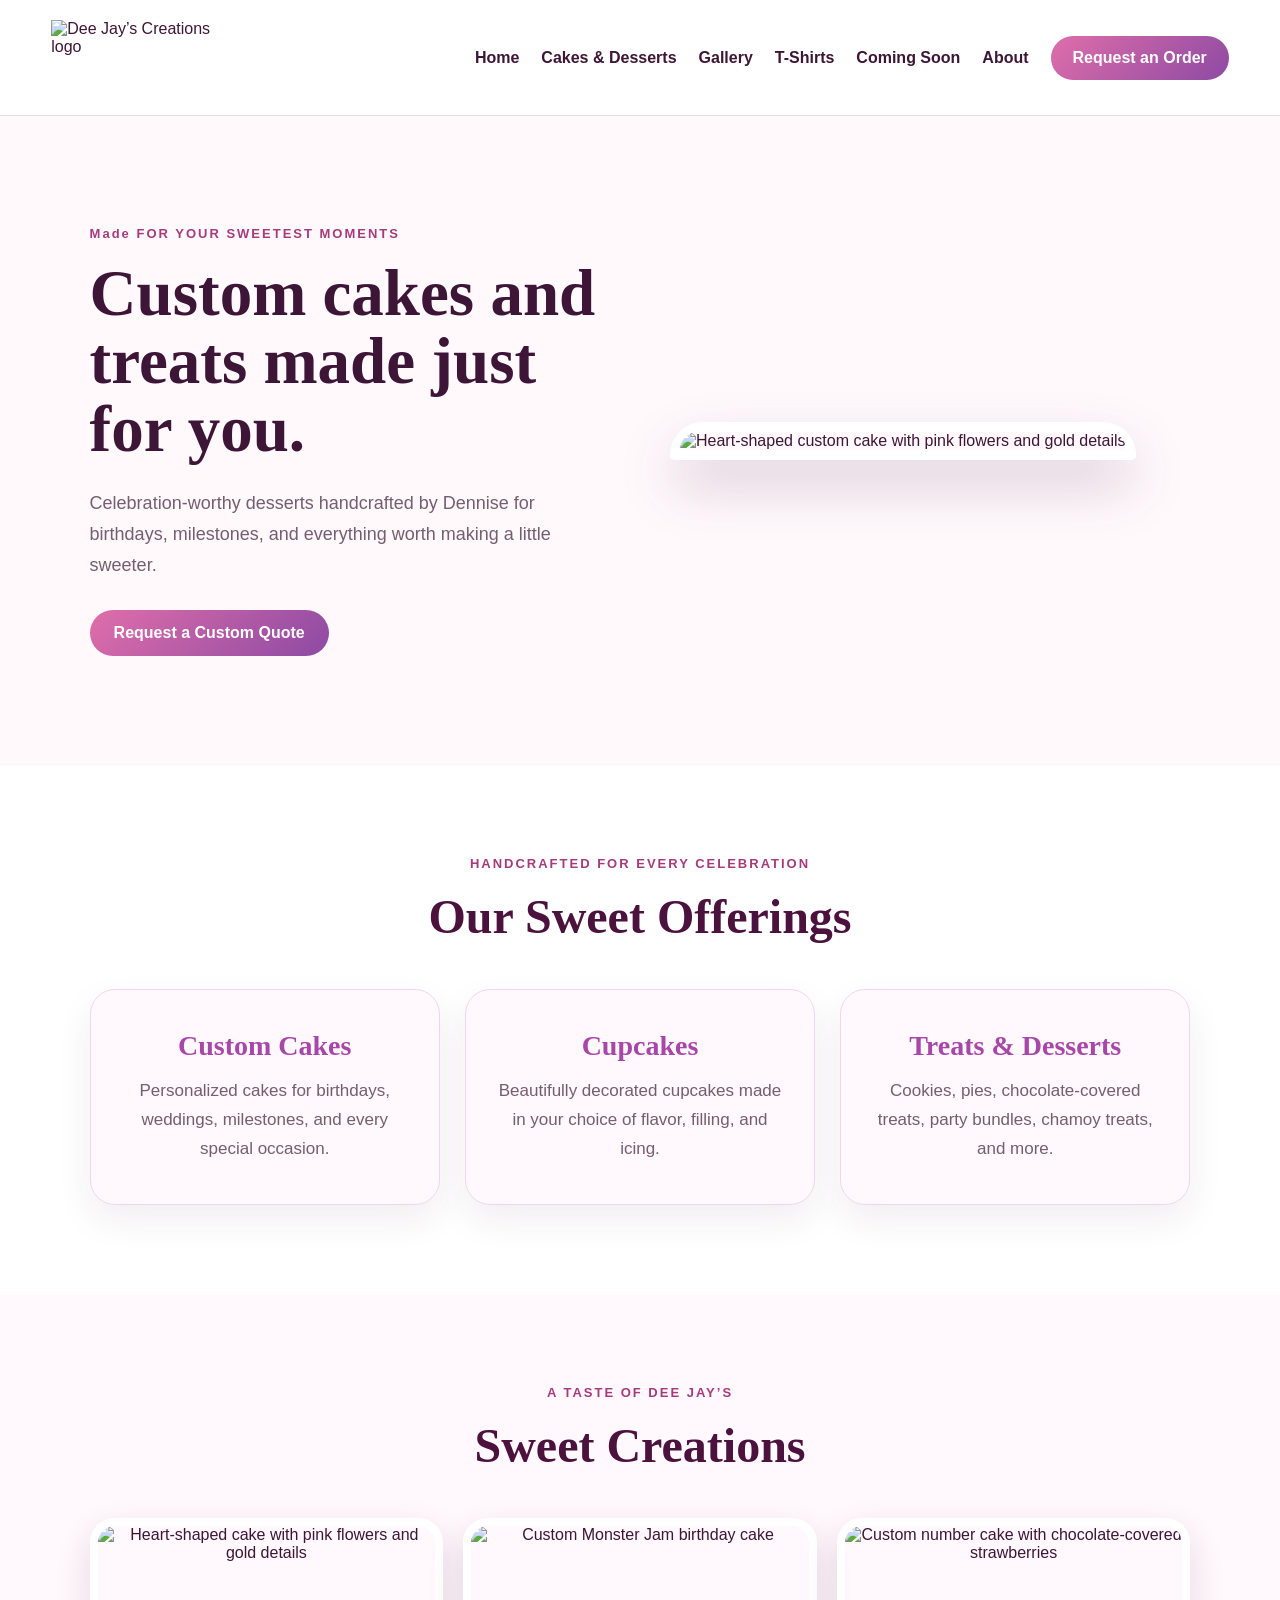
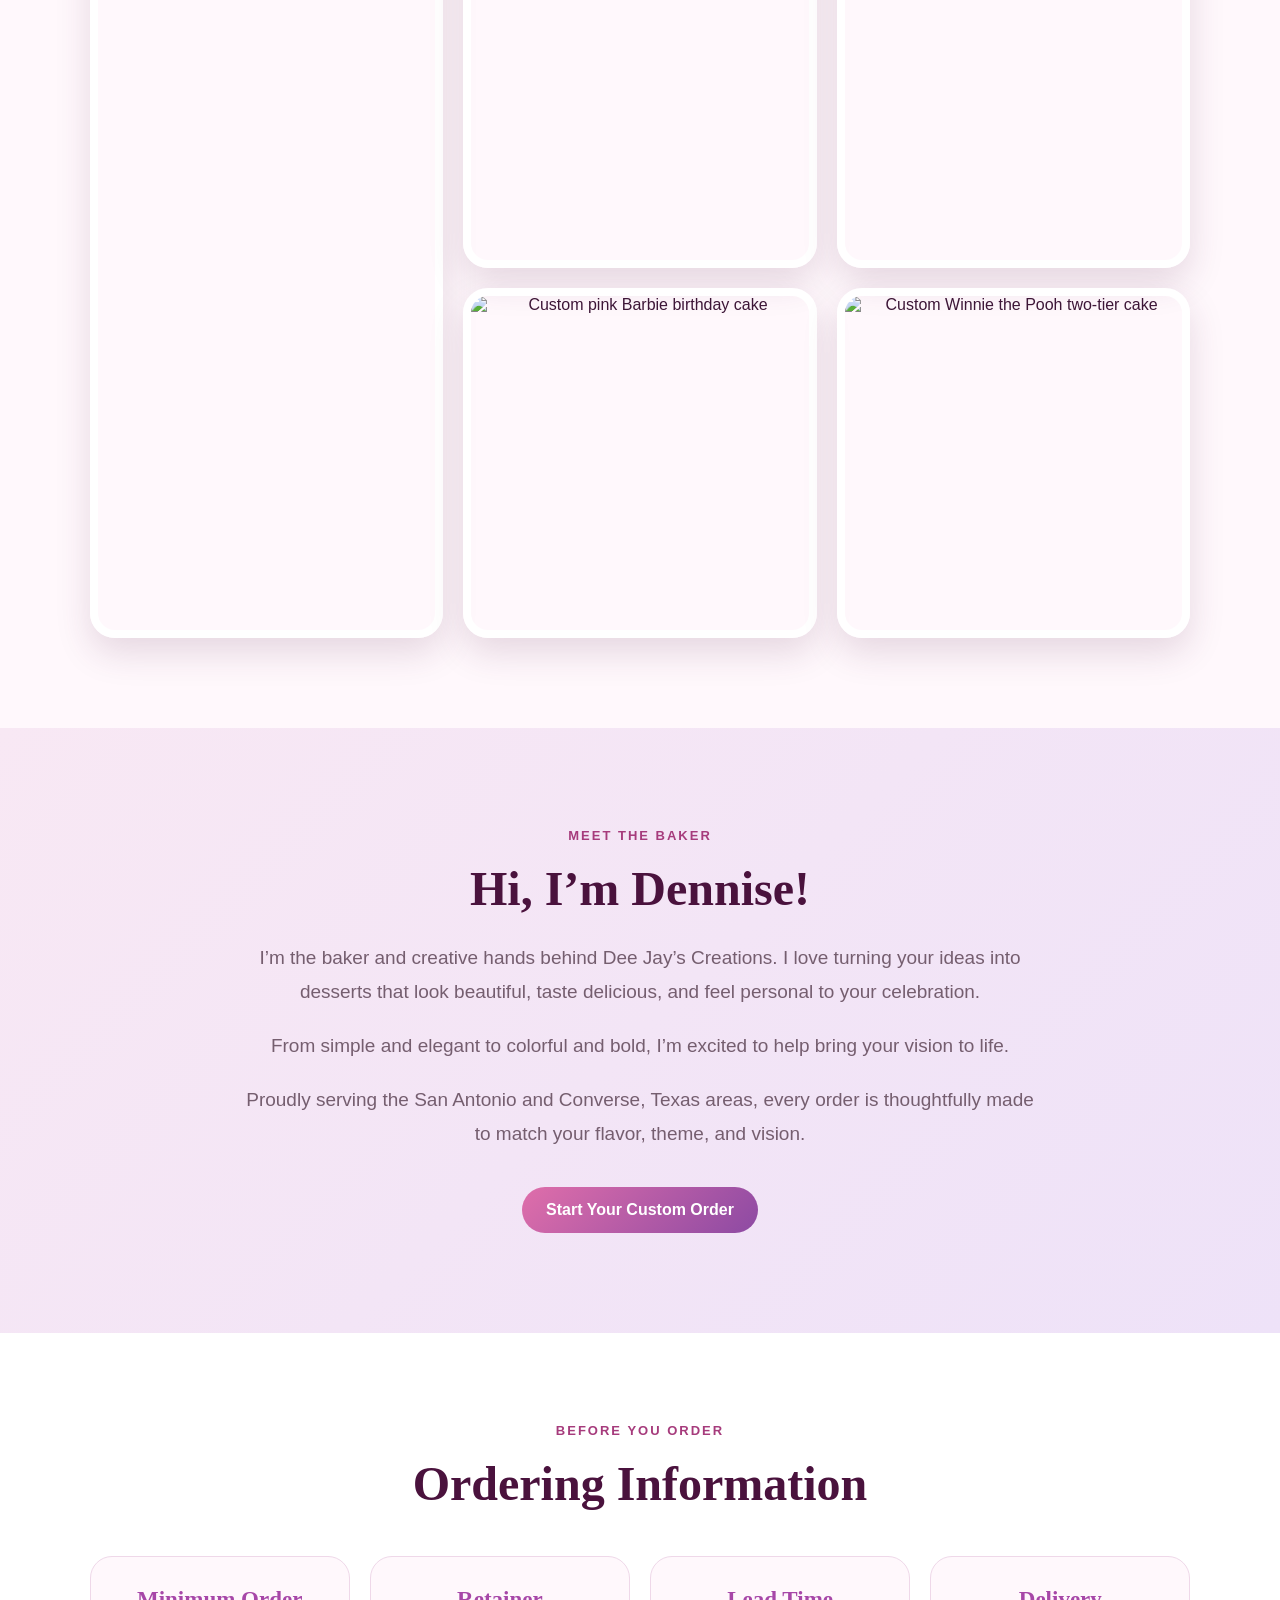
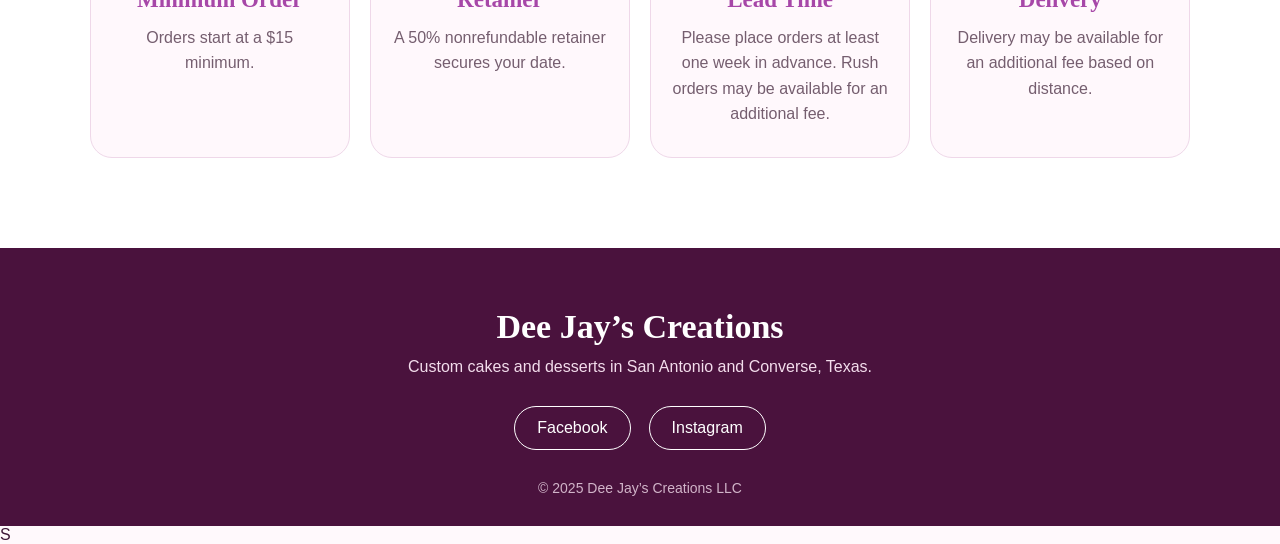
==== index.html @ 3b13a431 "Add files via upload Add Dee Jay's Creations website" ====
<!DOCTYPE html>
<html lang="en">
<head>

    <meta charset="UTF-8">
    <meta name="viewport" content="width=device-width, initial-scale=1.0">

    <title>Dee Jay's Creations</title>

    <link rel="stylesheet" href="style.css">


</head>

<body>

    <header>
        <div class="logo">
            <img
             src="images/original-logo.jpeg"
              alt="Dee Jay’s Creations logo"
               >
        </div>

        <nav>
            <a href="#home">Home</a>
            <a href="#offerings">Cakes & Desserts</a>
            <a href="#gallery">Gallery</a>
            <a href="tshirts.html">T-Shirts</a>
            <a href="coming-soon.html">Coming Soon</a>
            <a href="#about">About</a>
            <a href="https://docs.google.com/forms/d/e/1FAIpQLSfH60kIbbTsw7hIAgRUOsk1c3XDOqiqjuhHbCXHUVnriVReSQ/viewform" target="_blank" rel="noopener noreferrer" class="nav-button">Request an Order</a>
        </nav>

    </header>

    <section class="hero" id="home">
        <div class="hero-text">
            <p class="small-title">Made FOR YOUR SWEETEST MOMENTS</p>
            <h1>Custom cakes and treats made just for you. </h1>

            <p>
                Celebration-worthy desserts handcrafted by Dennise for birthdays,
                milestones, and everything worth making a little sweeter.
            </p>

            <a href="https://docs.google.com/forms/d/e/1FAIpQLSfH60kIbbTsw7hIAgRUOsk1c3XDOqiqjuhHbCXHUVnriVReSQ/viewform" target="_blank" rel="noopener noreferrer" class="order-button">Request a Custom Quote</a>

        </div>

        <div class="hero-image">

            <img 
            src="images/heart-cake.jpeg" 
            alt="Heart-shaped custom cake with pink flowers and gold details" 
            class="hero-cake">

        </div>
    </section>

    <section class="offerings" id="offerings">
    <p class="small-title">HANDCRAFTED FOR EVERY CELEBRATION</p>
    <h2>Our Sweet Offerings</h2>

    <div class="offering-cards">
        <div class="offering-card">
            <h3>Custom Cakes</h3>
            <p>Personalized cakes for birthdays, weddings, milestones, and every special occasion.</p>
        </div>

        <div class="offering-card">
            <h3>Cupcakes</h3>
            <p>Beautifully decorated cupcakes made in your choice of flavor, filling, and icing.</p>
        </div>

        <div class="offering-card">
            <h3>Treats & Desserts</h3>
            <p>Cookies, pies, chocolate-covered treats, party bundles, chamoy treats, and more.</p>
        </div>
    </div>
</section>

<section class="gallery" id="gallery">
    <p class="small-title">A TASTE OF DEE JAY’S</p>
    <h2>Sweet Creations</h2>

    <div class="gallery-grid">
      <img
      src="images/heart-cake.jpeg"
      alt="Heart-shaped cake with pink flowers and gold details"
      >
      
      <img
      src="images/monster-truck-cake.jpg"
      alt="Custom Monster Jam birthday cake"
      >
      <img
      src="images/number-cake.jpg"
      alt="Custom number cake with chocolate-covered strawberries"
      >
      
      <img
      src="images/pink-barbie-cake.jpg"
      alt="Custom pink Barbie birthday cake"
      >
      
      <img
      src="images/winnie-cake.jpg"
      alt="Custom Winnie the Pooh two-tier cake"
      
      >

    </div>
</section>

<section class="about" id="about">
    <div class="about-content">
        <p class="small-title">MEET THE BAKER</p>

        <h2>Hi, I’m Dennise!</h2>

        <p>
            I’m the baker and creative hands behind Dee Jay’s Creations.
            I love turning your ideas into desserts that look beautiful,
            taste delicious, and feel personal to your celebration.
        </p>

        <p>
            From simple and elegant to colorful and bold, I’m excited
            to help bring your vision to life.
        </p>

        <p>
            Proudly serving the San Antonio and Converse, Texas areas,
            every order is thoughtfully made to match your flavor,
            theme, and vision.
        </p>

        <a href="https://docs.google.com/forms/d/e/1FAIpQLSfH60kIbbTsw7hIAgRUOsk1c3XDOqiqjuhHbCXHUVnriVReSQ/viewform" target="_blank" rel="noopener noreferrer" class="order-button">Start Your Custom Order</a>
    </div>
</section>
        
<section class="policies">
    <p class="small-title">BEFORE YOU ORDER</p>
    <h2>Ordering Information</h2>

    <div class="policy-cards">
        <div class="policy-card">
            <h3>Minimum Order</h3>
            <p>Orders start at a $15 minimum.</p>
        </div>

        <div class="policy-card">
            <h3>Retainer</h3>
            <p>A 50% nonrefundable retainer secures your date.</p>
        </div>

        <div class="policy-card">
            <h3>Lead Time</h3>
            <p>Please place orders at least one week in advance. Rush orders may be available for an additional fee.</p>
        </div>

        <div class="policy-card">
            <h3>Delivery</h3>
            <p>
                Delivery may be available for an additional fee
                based on distance.
            </p>
        </div>
    </div>
</section>

<footer>
    <h2>Dee Jay’s Creations</h2>
    <p>Custom cakes and desserts in San Antonio and Converse, Texas.</p>

    <div class="social-links">
        <a href="https://www.facebook.com/share/1Lv2hj2aXX/?mibextid=wwXIfr"
           target="_blank"
           rel="noopener noreferrer">Facebook</a>

        <a href="https://www.instagram.com/deejayscreationsllc"
           target="_blank"
           rel="noopener noreferrer">Instagram</a>

    
    </div>

    <p class="copyright">
        &copy; 2025 Dee Jay’s Creations LLC
    </p>
</footer>

    <sript src="script.js"></script>

</body>


</html>S
---- style.css ----
*{
    box-sizing: border-box;
    margin: 0;
    padding: 0;
}

html {
    scroll-behavior: smooth;
}

body {
    background-color: #fff9fc;
    color: #3d1637;
    font-family: Arial, sans-serif;
}

header {
    display: flex;
    align-items: center;
    justify-content: space-between;
    padding: 18px 7%;
    background-color: white;
    border-bottom: 1px solid #ecd8e6;
}

.logo h2{
    color: 7a286f;
    font-family: Georgia, serif;
    font-size: 24px;
}

nav {
    display: flex;
    align-items: center;
    gap: 30px;
}

nav a {
    color: #3d1637;
    font-weight: bold;
    text-decoration: none;
}

nav a:hover {
    color: #c64f91;
}

.nav-button {
    padding: 12px 20px;
    border-radius: 30px;
    background: linear-gradient(135deg,#df6eaa, #8d4aa3);
    color: white;
}

.hero {
    min-height: 650px;
    display: grid;
    grid-template-columns: 1fr 1fr;
    align-items: center;
    gap: 60px;
    padding: 70px 7%;
}

.small-title {
    margin-bottom: 18px;
    color: #a63b7c;
    font-size: 13px;
    font-weight: bold;
    letter-spacing: 2px;
}

.hero h1 {
    max-width: 650px;
    margin-bottom: 25px;
    font-family: Georgia, serif;
    font-size: 65px;
    line-height: 1.05;
}

.hero-text > p:not(.small-title) {
    max-width: 560px;
    margin-bottom: 30px;
    color: #755e6f;
    font-size: 18px;
    line-height: 1.7;
}

.order-button {
    display: inline-block;
    padding: 14px 24px;
    border-radius: 30px;
    background: linear-gradient(135deg, #df6eaa, #8d4aa3);
    color: white;
    font-weight: bold;
    text-decoration: none;
}

.hero-cake {
   width: 100%;
   height: 500px;
   object-fit: cover;
   border: 10px solid white;
   border-radius: 200px 200px 30px 30px;
   box-shadow: 0px 25px 55px rgba(88, 35, 77, 0.22);
}

.offerings {
    padding: 90px 7%;
    text-align: center;
    background: white;
}

.offerings h2 {
    margin: 12px 0 45px;
    color: #4a123d;
    font-family: Georgia, serif;
    font-size: 48px;
}

.offering-cards {
    display: grid;
    grid-template-columns: repeat(3, 1fr);
    gap: 25px;
    max-width: 1200px;
    margin: 0 auto;
}

.offering-card {
    padding: 40px 30px;
    border: 1px solid #efd8e9;
    border-radius: 25px;
    background: #fff8fc;
    box-shadow: 0 15px 35px rgba(88, 35, 77, 0.08);
}

.offering-card h3 {
    margin-bottom: 15px;
    color: #a747a8;
    font-family: Georgia, serif;
    font-size: 28px;
}

.offering-card p {
    color: #755e6f;
    font-size: 17px;
    line-height: 1.7;
}

.gallery {
    padding: 90px 7%;
    text-align: center;
    background: #fff8fc;
}

.gallery h2 {
    margin: 12px 0 45px;
    color: #4a123d;
    font-family: Georgia, serif;
    font-size: 48px;
}

.gallery-grid {
    display: grid;
    grid-template-columns: repeat(3, 1fr);
    gap: 20px;
    max-width: 1200px;
    margin: 0 auto;
}

.gallery-grid img {
    width: 100%;
    height: 350px;
    object-fit: cover;
    border: 8px solid white;
    border-radius: 25px;
    box-shadow: 0 15px 35px rgba(88, 35, 77, 0.15);
}

.gallery-grid img:first-child {
    grid-row: span 2;
    height: 720px;
}

.about {
    padding: 100px 7%;
    text-align: center;
    background: linear-gradient(135deg, #f8e8f4, #eee2f8);
}

.about-content {
    max-width: 800px;
    margin: 0 auto;
}

.about h2 {
    margin: 12px 0 25px;
    color: #4a123d;
    font-family: Georgia, serif;
    font-size: 48px;
}

.about-content > p:not(.small-title) {
    margin-bottom: 20px;
    color: #755e6f;
    font-size: 19px;
    line-height: 1.8;
}

.about .order-button {
    margin-top: 15px;
}

.order-section {
    padding: 100px 7%;
    background: white;
}

.order-heading {
    max-width: 700px;
    margin: 0 auto 45px;
    text-align: center;
}

.order-heading h2 {
    margin: 12px 0 18px;
    color: #4a123d;
    font-family: Georgia, serif;
    font-size: 48px;
}

.order-heading > p:last-child {
    color: #755e6f;
    font-size: 18px;
    line-height: 1.7;
}

.order-form {
    max-width: 900px;
    margin: 0 auto;
    padding: 40px;
    background: #fff8fc;
    border: 1px solid #efd8e9;
    border-radius: 30px;
    box-shadow: 0 20px 50px rgba(88, 35, 77, 0.1);
}

.form-row {
    display: grid;
    grid-template-columns: 1fr 1fr;
    gap: 20px;
}

.form-group {
    display: flex;
    flex-direction: column;
    margin-bottom: 22px;
}

.form-group label {
    margin-bottom: 8px;
    color: #4a123d;
    font-weight: bold;
}

.form-group input,
.form-group select,
.form-group textarea {
    width: 100%;
    padding: 14px 16px;
    border: 1px solid #dcbfd6;
    border-radius: 12px;
    background: white;
    color: #4a123d;
    font-family: Arial, sans-serif;
    font-size: 16px;
}

.form-group textarea {
    resize: vertical;
}

.form-group input:focus,
.form-group select:focus,
.form-group textarea:focus {
    outline: none;
    border-color: #b24eaa;
    box-shadow: 0 0 0 3px rgba(178, 78, 170, 0.12);
}

.order-form {
    max-width: 900px;
    margin: 0 auto;
    padding: 40px;
    background: #fff8fc;
    border: 1px solid #efd8e9;
    border-radius: 30px;
    box-shadow: 0 20px 50px rgba(88, 35, 77, 0.1);
}

.form-row {
    display: grid;
    grid-template-columns: repeat(2, 1fr);
    gap: 20px;
}

.form-group {
    margin-bottom: 22px;
}

.form-group label {
    display: block;
    margin-bottom: 8px;
    color: #4a123d;
    font-weight: bold;
}

.submit-button {
    display: block;
    width: 100%;
    padding: 17px 25px;
    border: none;
    border-radius: 30px;
    background: linear-gradient(135deg, #df6eae, #9146b1);
    color: white;
    font-size: 18px;
    font-weight: bold;
    cursor: pointer;
}

.submit-button:hover {
    transform: translateY(-2px);
    box-shadow: 0 12px 25px rgba(145, 70, 177, 0.3);
}

.policies {
    padding: 90px 7%;
    text-align: center;
    background: white;
}

.policies h2 {
    margin: 12px 0 45px;
    color: #4a123d;
    font-family: Georgia, serif;
    font-size: 48px;
}

.policy-cards {
    display: grid;
    grid-template-columns: repeat(4, 1fr);
    gap: 20px;
    max-width: 1200px;
    margin: 0 auto;
}

.policy-card {
    padding: 30px 20px;
    border: 1px solid #efd8e9;
    border-radius: 22px;
    background: #fff8fc;
}

.policy-card h3 {
    margin-bottom: 12px;
    color: #a747a8;
    font-family: Georgia, serif;
    font-size: 23px;
}

.policy-card p {
    color: #755e6f;
    line-height: 1.6;
}

footer {
    padding: 60px 7% 30px;
    text-align: center;
    color: white;
    background: #4a123d;
}

footer h2 {
    margin-bottom: 12px;
    font-family: Georgia, serif;
    font-size: 34px;
}

footer > p {
    color: #f3ddec;
}

.social-links {
    display: flex;
    justify-content: center;
    gap: 18px;
    margin: 30px 0;
}

.social-links a {
    padding: 12px 22px;
    border: 1px solid white;
    border-radius: 25px;
    color: white;
    text-decoration: none;
    transition: 0.3s;
}

.social-links a:hover {
    color: #4a123d;
    background: white;
}

.copyright {
    margin-top: 25px;
    font-size: 14px;
    opacity: 0.8;
}

@media (max-width: 900px) {
    header {
        flex-direction: column;
        gap: 20px;
    }

    nav {
        flex-wrap: wrap;
        justify-content: center;
    }

    .hero {
        grid-template-columns: 1fr;
        padding: 60px 7%;
    }

    .hero h1 {
        font-size: 46px;
    }

    .hero-cake {
        height: 420px;
    }

    .offering-cards,
    .gallery-grid,
    .form-row {
        grid-template-columns: 1fr;
    }

    .gallery-grid img,
    .gallery-grid img:first-child {
        height: 400px;
        grid-row: auto;
    }

    .policy-cards {
        grid-template-columns: 1fr;
    }

    .policies h2,
    .gallery h2,
    .about h2,
    .offerings h2 {
        font-size: 38px;
    }
}

.logo img {
    display: block;
    width: 190px;
    height: 75px;
    object-fit: contain;
}

@media (max-width: 900px) {
    .offering-cards,
    .gallery-grid,
    .policy-cards {
        grid-template-columns: 1fr;
    }

    .gallery-grid img,
    .gallery-grid img:first-child {
        height: 350px;
        grid-row: auto;
    }

    .logo img {
        width: 160px;
        height: 65px;
    }
}

.shirt-hero {
    display: flex;
    min-height: 550px;
    align-items: center;
    justify-content: center;
    padding: 90px 7%;
    text-align: center;
    background: linear-gradient(135deg, #fff8fc, #f1e2f7);
}

.shirt-hero-content {
    max-width: 850px;
}

.shirt-hero h1 {
    margin: 20px 0 25px;
    color: #4a123d;
    font-family: Georgia, serif;
    font-size: 64px;
    line-height: 1.1;
}

.shirt-hero-content > p:not(.small-title) {
    margin: 0 auto 30px;
    max-width: 650px;
    color: #755e6f;
    font-size: 19px;
    line-height: 1.7;
}

.shirt-gallery {
    padding: 90px 7%;
    text-align: center;
    background: white;
}

.shirt-gallery h2 {
    margin: 12px 0 45px;
    color: #4a123d;
    font-family: Georgia, serif;
    font-size: 48px;
}

.shirt-grid {
    display: grid;
    grid-template-columns: repeat(3, 1fr);
    gap: 22px;
    max-width: 1200px;
    margin: 0 auto;
}

.shirt-grid img {
    width: 100%;
    height: 380px;
    object-fit: cover;
    border: 8px solid white;
    border-radius: 25px;
    box-shadow: 0 15px 35px rgba(88, 35, 77, 0.15);
}

.coming-soon {
    display: flex;
    min-height: 680px;
    align-items: center;
    justify-content: center;
    padding: 100px 7%;
    text-align: center;
    background: linear-gradient(135deg, #fff8fc, #f1e2f7);
}

.coming-soon-content {
    width: 100%;
    max-width: 900px;
    padding: 70px 50px;
    border: 2px solid #dfb761;
    border-radius: 35px;
    background: rgba(255, 255, 255, 0.75);
    box-shadow: 0 25px 60px rgba(88, 35, 77, 0.12);
}

.coming-soon h1 {
    margin: 18px 0 25px;
    color: #4a123d;
    font-family: Georgia, serif;
    font-size: 64px;
    line-height: 1.1;
}

.coming-soon-content > p:not(.small-title) {
    max-width: 680px;
    margin: 0 auto 35px;
    color: #755e6f;
    font-size: 19px;
    line-height: 1.7;
}

.coming-soon-details {
    display: flex;
    flex-wrap: wrap;
    justify-content: center;
    gap: 15px;
    margin-bottom: 40px;
}

.coming-soon-details span {
    padding: 12px 20px;
    border-radius: 25px;
    color: #7a286f;
    background: #f7d9ec;
    font-weight: bold;
}

@media (max-width: 900px) {
    .coming-soon {
        padding: 60px 7%;
    }

    .coming-soon-content {
        padding: 50px 25px;
    }

    .coming-soon h1 {
        font-size: 44px;
    }
}

header {
    gap: 30px;
    padding: 20px 4%;
}

nav {
    flex: 1;
    flex-wrap: nowrap;
    justify-content: flex-end;
    gap: 22px;
}

nav a {
    white-space: nowrap;
    font-size: 16px;
}

.nav-button {
    white-space: nowrap;
    padding: 13px 22px;
}
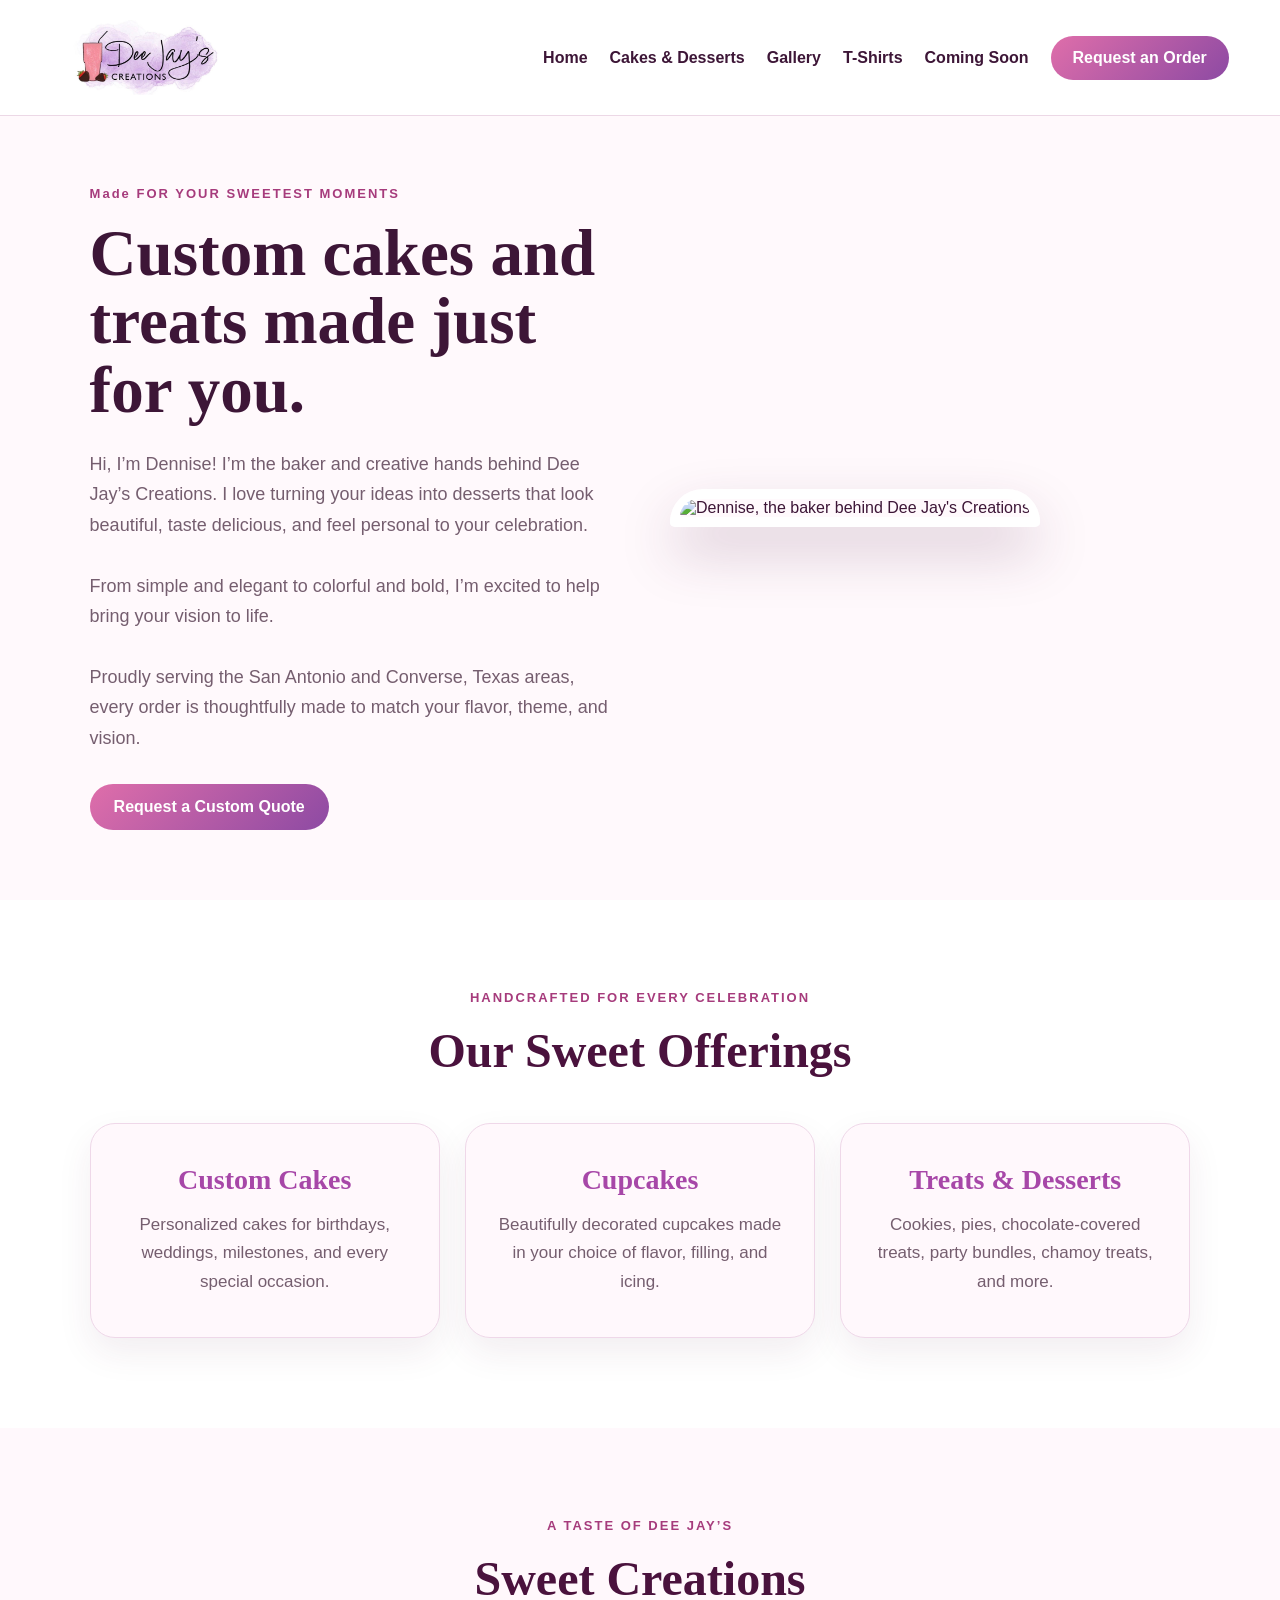
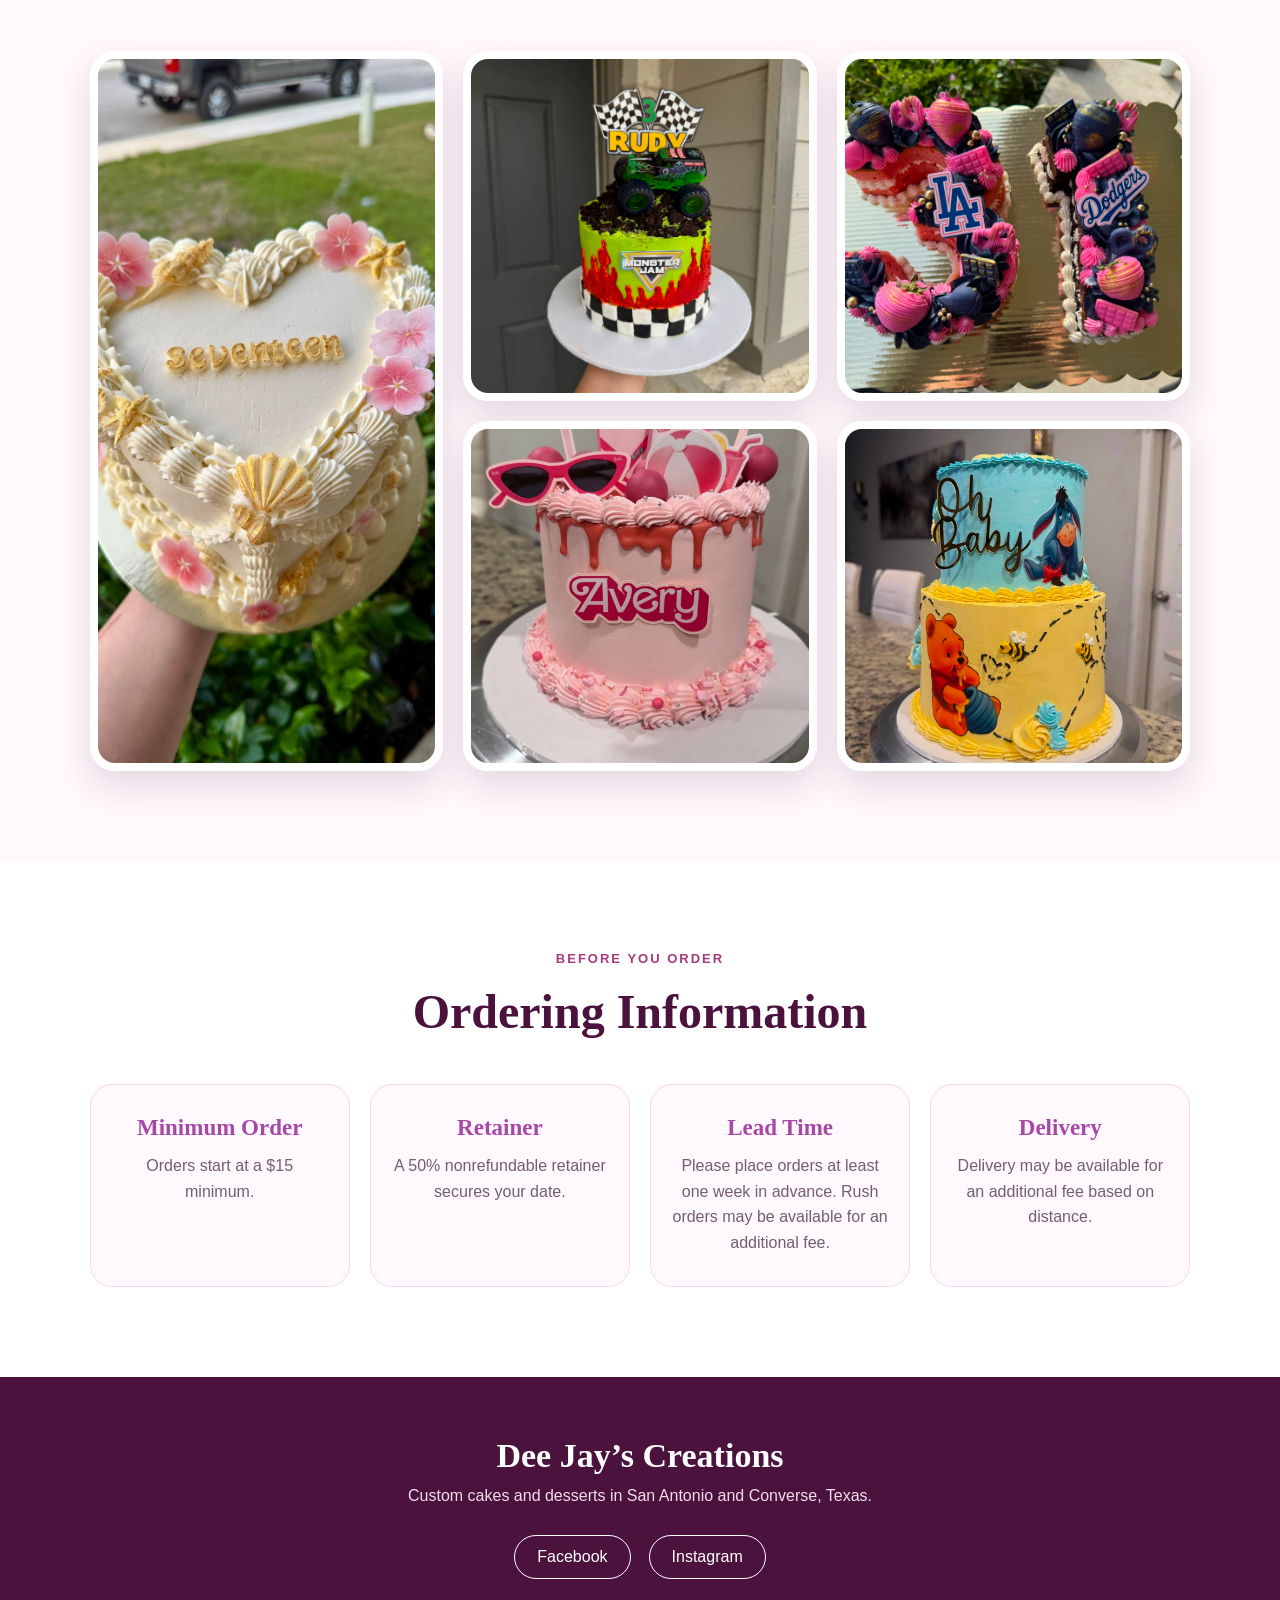
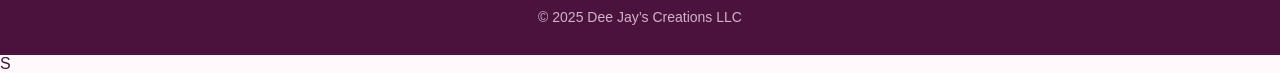
==== commit 713923ff: "Add files via upload" ====
--- a/index.html
+++ b/index.html
@@ -17,10 +17,10 @@
 
     <header>
         <div class="logo">
-            <img
-             src="images/original-logo.jpeg"
-              alt="Dee Jay’s Creations logo"
-               >
+              <img
+                    src="images/original-logo.jpeg"
+                    alt="Dee Jay’s Creations logo"
+                >
         </div>
 
         <nav>
@@ -29,7 +29,6 @@
             <a href="#gallery">Gallery</a>
             <a href="tshirts.html">T-Shirts</a>
             <a href="coming-soon.html">Coming Soon</a>
-            <a href="#about">About</a>
             <a href="https://docs.google.com/forms/d/e/1FAIpQLSfH60kIbbTsw7hIAgRUOsk1c3XDOqiqjuhHbCXHUVnriVReSQ/viewform" target="_blank" rel="noopener noreferrer" class="nav-button">Request an Order</a>
         </nav>
 
@@ -41,9 +40,20 @@
             <h1>Custom cakes and treats made just for you. </h1>
 
             <p>
-                Celebration-worthy desserts handcrafted by Dennise for birthdays,
-                milestones, and everything worth making a little sweeter.
+                  Hi, I’m Dennise! I’m the baker and creative hands behind Dee Jay’s Creations. 
+    I love turning your ideas into desserts that look beautiful, taste delicious, 
+    and feel personal to your celebration.
             </p>
+                <p>
+            From simple and elegant to colorful and bold, I’m excited
+            to help bring your vision to life.
+        </p>
+
+        <p>
+            Proudly serving the San Antonio and Converse, Texas areas,
+            every order is thoughtfully made to match your flavor,
+            theme, and vision.
+        </p>
 
             <a href="https://docs.google.com/forms/d/e/1FAIpQLSfH60kIbbTsw7hIAgRUOsk1c3XDOqiqjuhHbCXHUVnriVReSQ/viewform" target="_blank" rel="noopener noreferrer" class="order-button">Request a Custom Quote</a>
 
@@ -51,10 +61,7 @@
 
         <div class="hero-image">
 
-            <img 
-            src="images/heart-cake.jpeg" 
-            alt="Heart-shaped custom cake with pink flowers and gold details" 
-            class="hero-cake">
+           <img src="images/deejay.png" alt="Dennise, the baker behind Dee Jay's Creations" class="hero-cake">
 
         </div>
     </section>
@@ -114,32 +121,6 @@
     </div>
 </section>
 
-<section class="about" id="about">
-    <div class="about-content">
-        <p class="small-title">MEET THE BAKER</p>
-
-        <h2>Hi, I’m Dennise!</h2>
-
-        <p>
-            I’m the baker and creative hands behind Dee Jay’s Creations.
-            I love turning your ideas into desserts that look beautiful,
-            taste delicious, and feel personal to your celebration.
-        </p>
-
-        <p>
-            From simple and elegant to colorful and bold, I’m excited
-            to help bring your vision to life.
-        </p>
-
-        <p>
-            Proudly serving the San Antonio and Converse, Texas areas,
-            every order is thoughtfully made to match your flavor,
-            theme, and vision.
-        </p>
-
-        <a href="https://docs.google.com/forms/d/e/1FAIpQLSfH60kIbbTsw7hIAgRUOsk1c3XDOqiqjuhHbCXHUVnriVReSQ/viewform" target="_blank" rel="noopener noreferrer" class="order-button">Start Your Custom Order</a>
-    </div>
-</section>
         
 <section class="policies">
     <p class="small-title">BEFORE YOU ORDER</p>
--- a/style.css
+++ b/style.css
@@ -637,4 +637,54 @@
 .nav-button {
     white-space: nowrap;
     padding: 13px 22px;
+}
+
+@media (max-width: 768px) {
+    body {
+        overflow-x: hidden;
+    }
+
+    header {
+        flex-direction: column;
+        padding: 15px 20px;
+        gap: 15px;
+    }
+
+    .logo img {
+        max-width: 180px;
+        height: auto;
+    }
+
+    nav {
+        width: 100%;
+        flex-wrap: wrap;
+        justify-content: center;
+        gap: 12px 18px;
+    }
+
+    nav a {
+        font-size: 14px;
+    }
+
+    .nav-button {
+        padding: 10px 16px;
+    }
+
+    .hero {
+        grid-template-columns: 1fr;
+        padding: 60px 20px;
+    }
+
+    .hero h1 {
+        font-size: 44px;
+    }
+
+    .hero-image {
+        width: 100%;
+    }
+
+    .hero-image img {
+        width: 100%;
+        height: auto;
+    }
 }
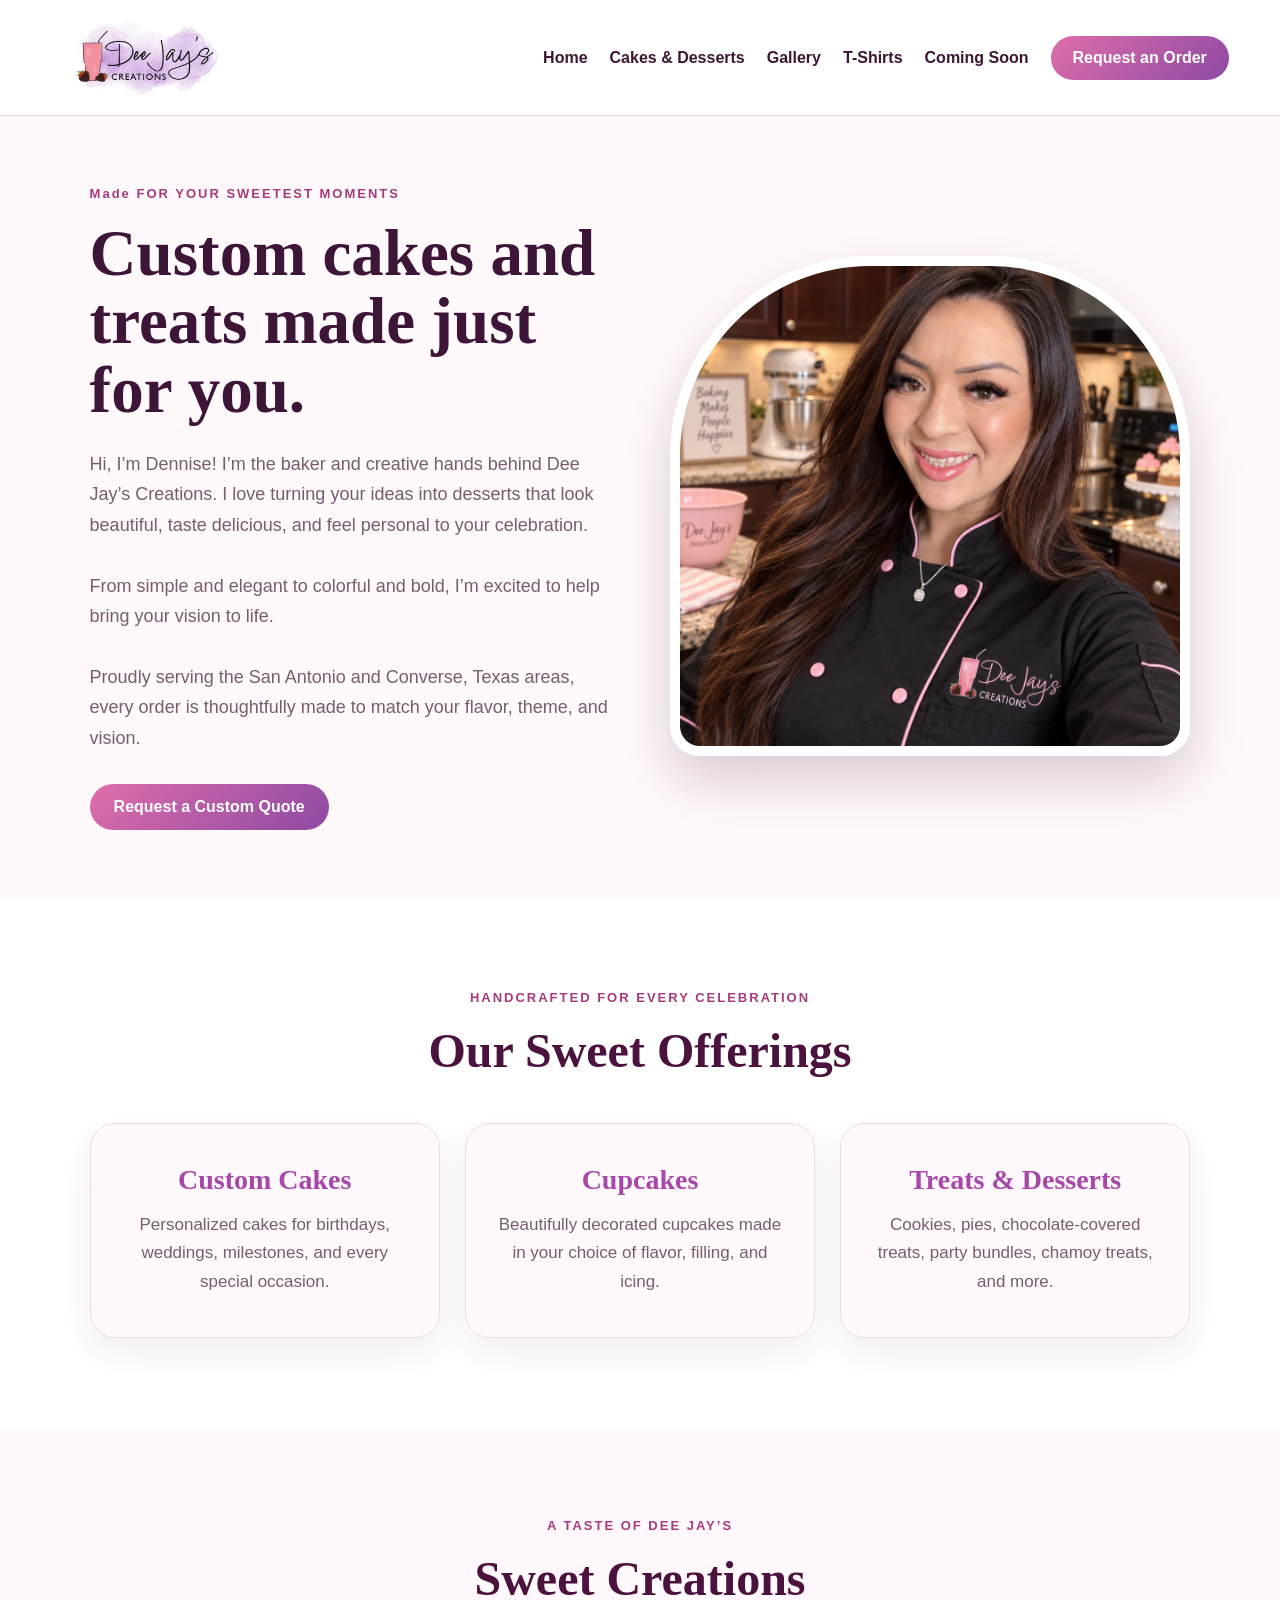
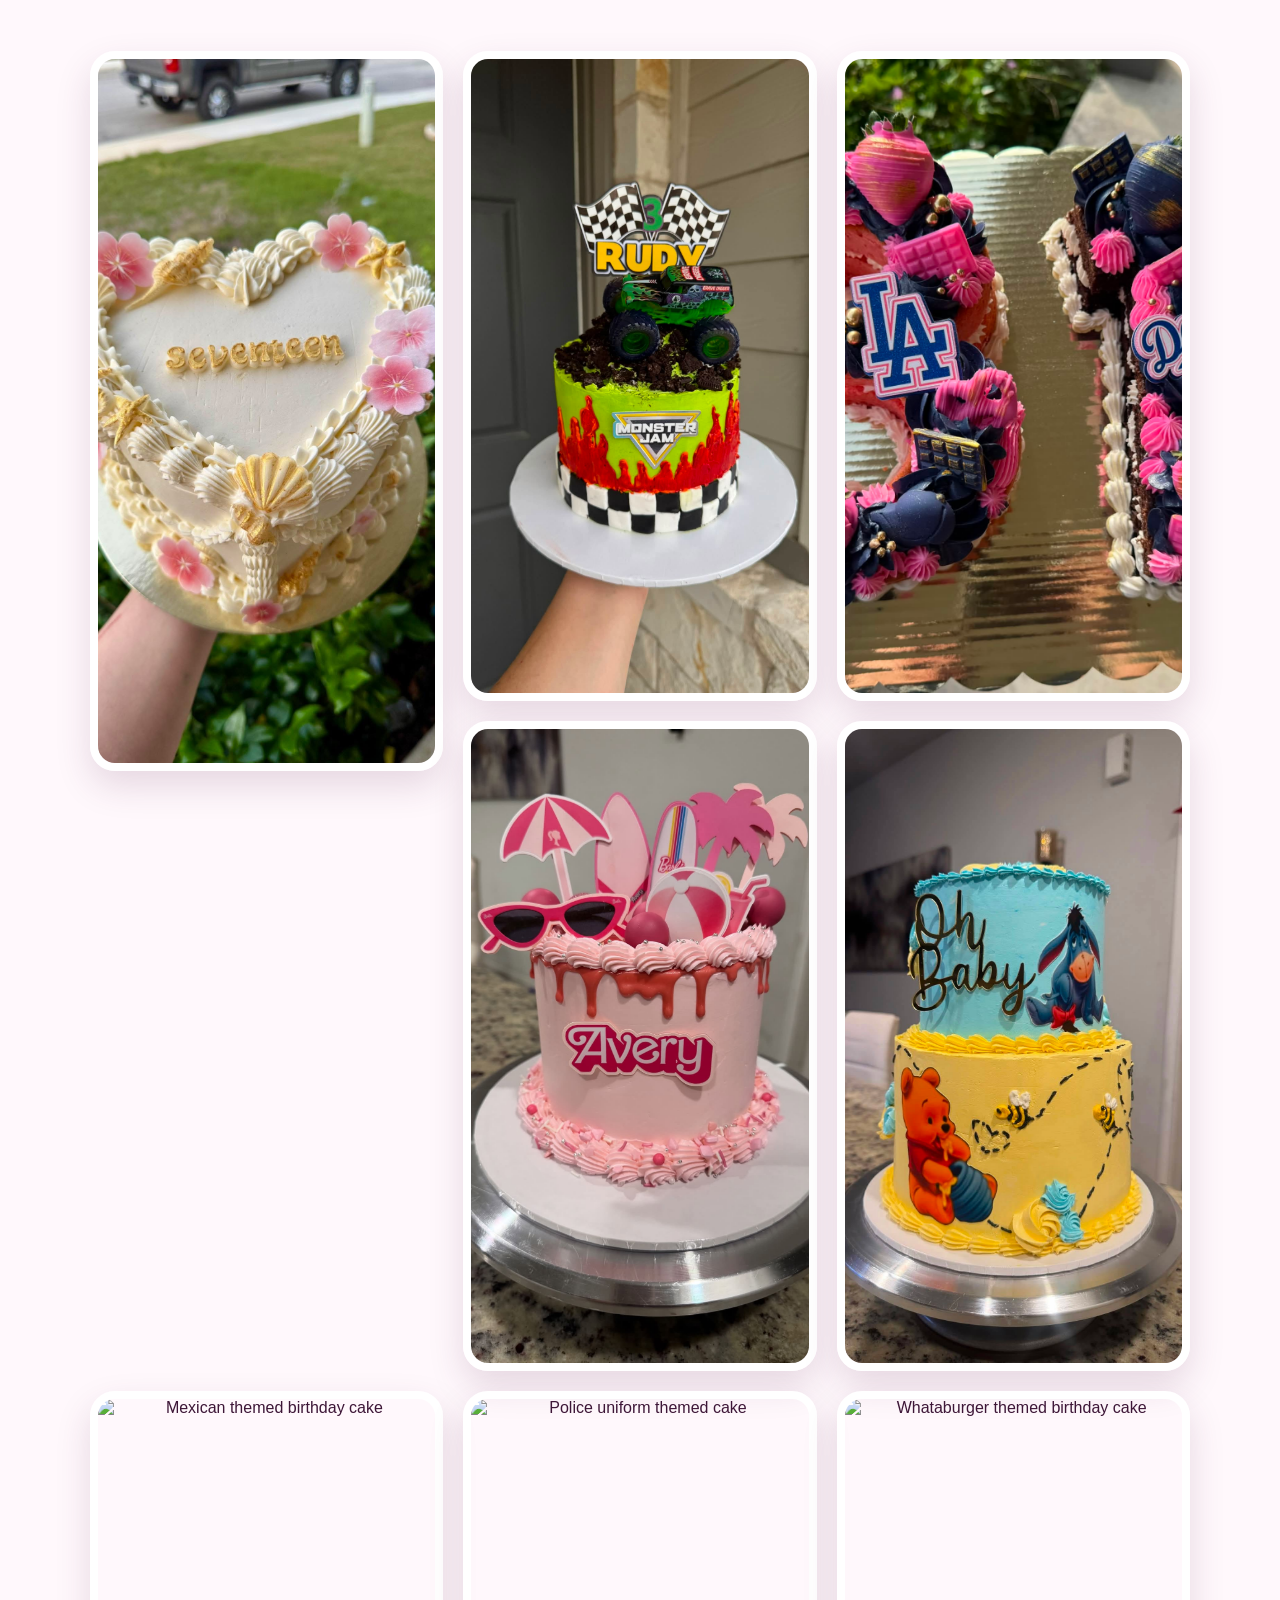
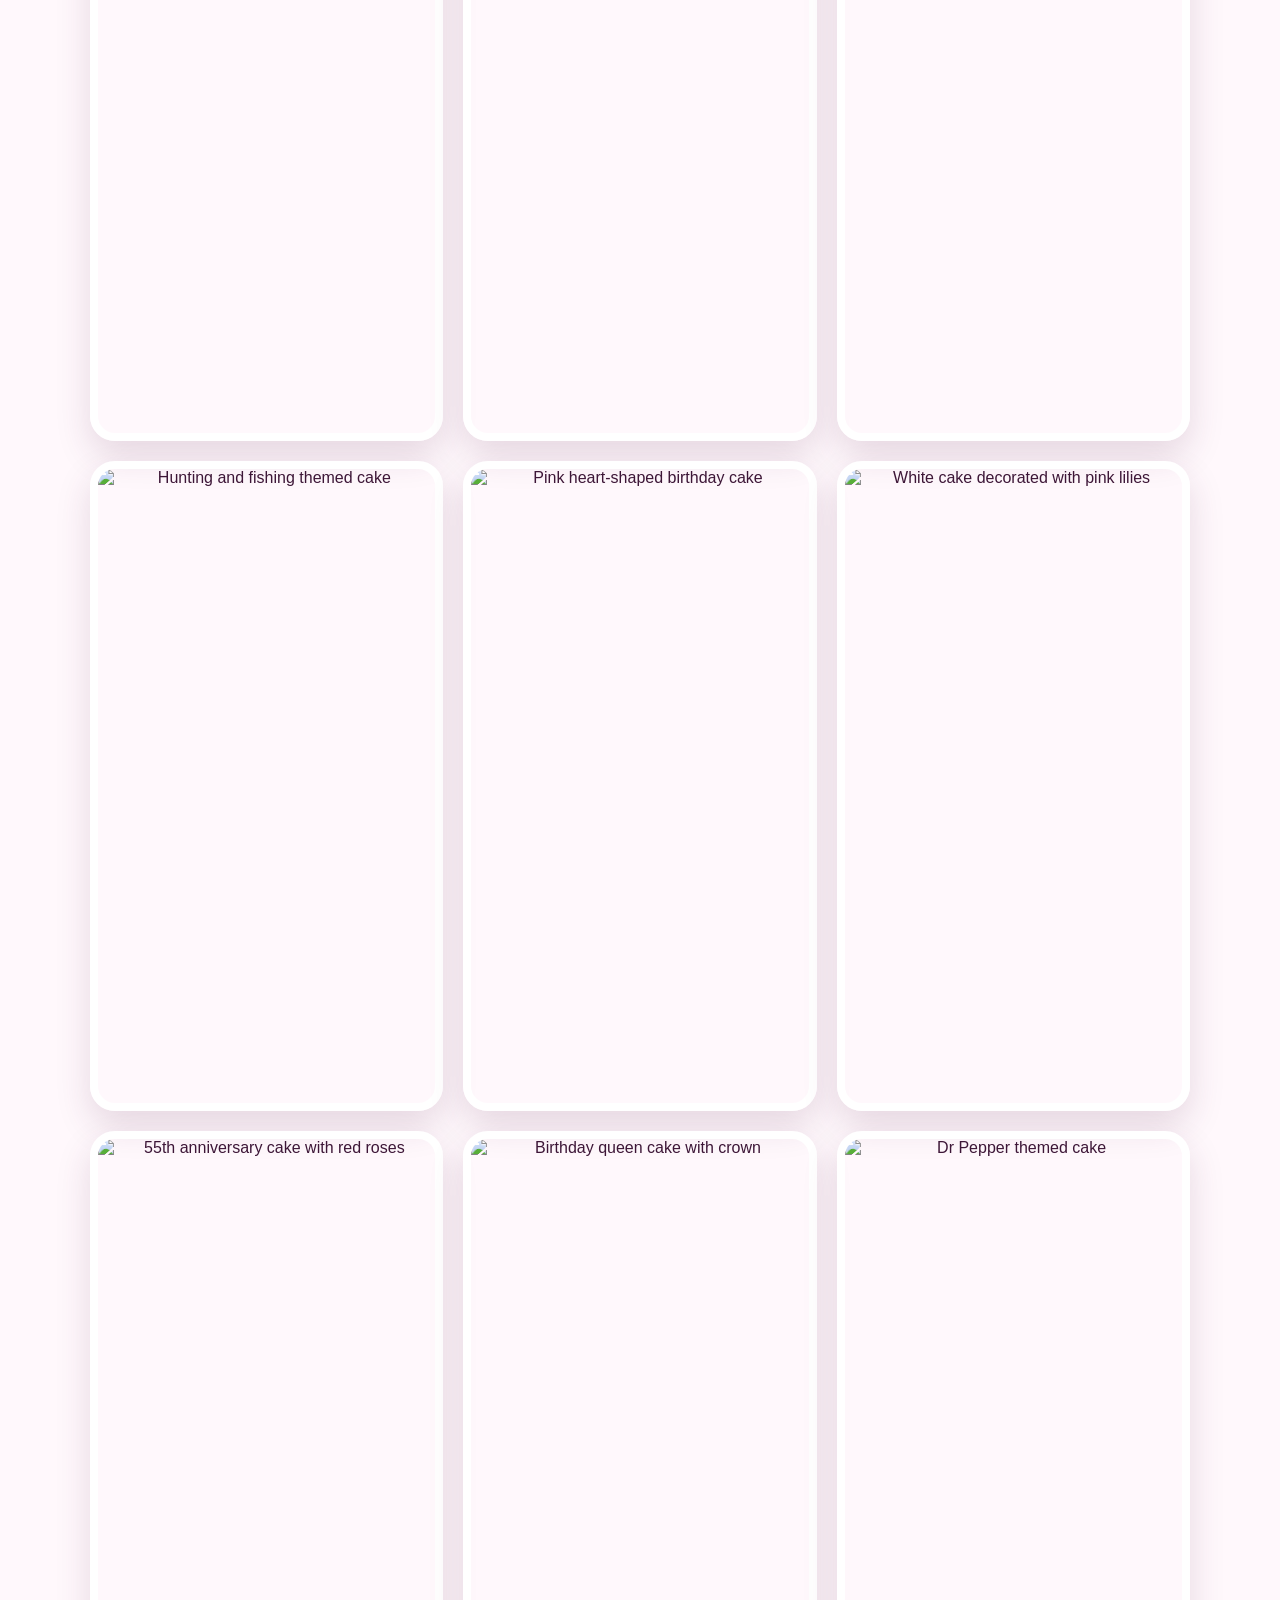
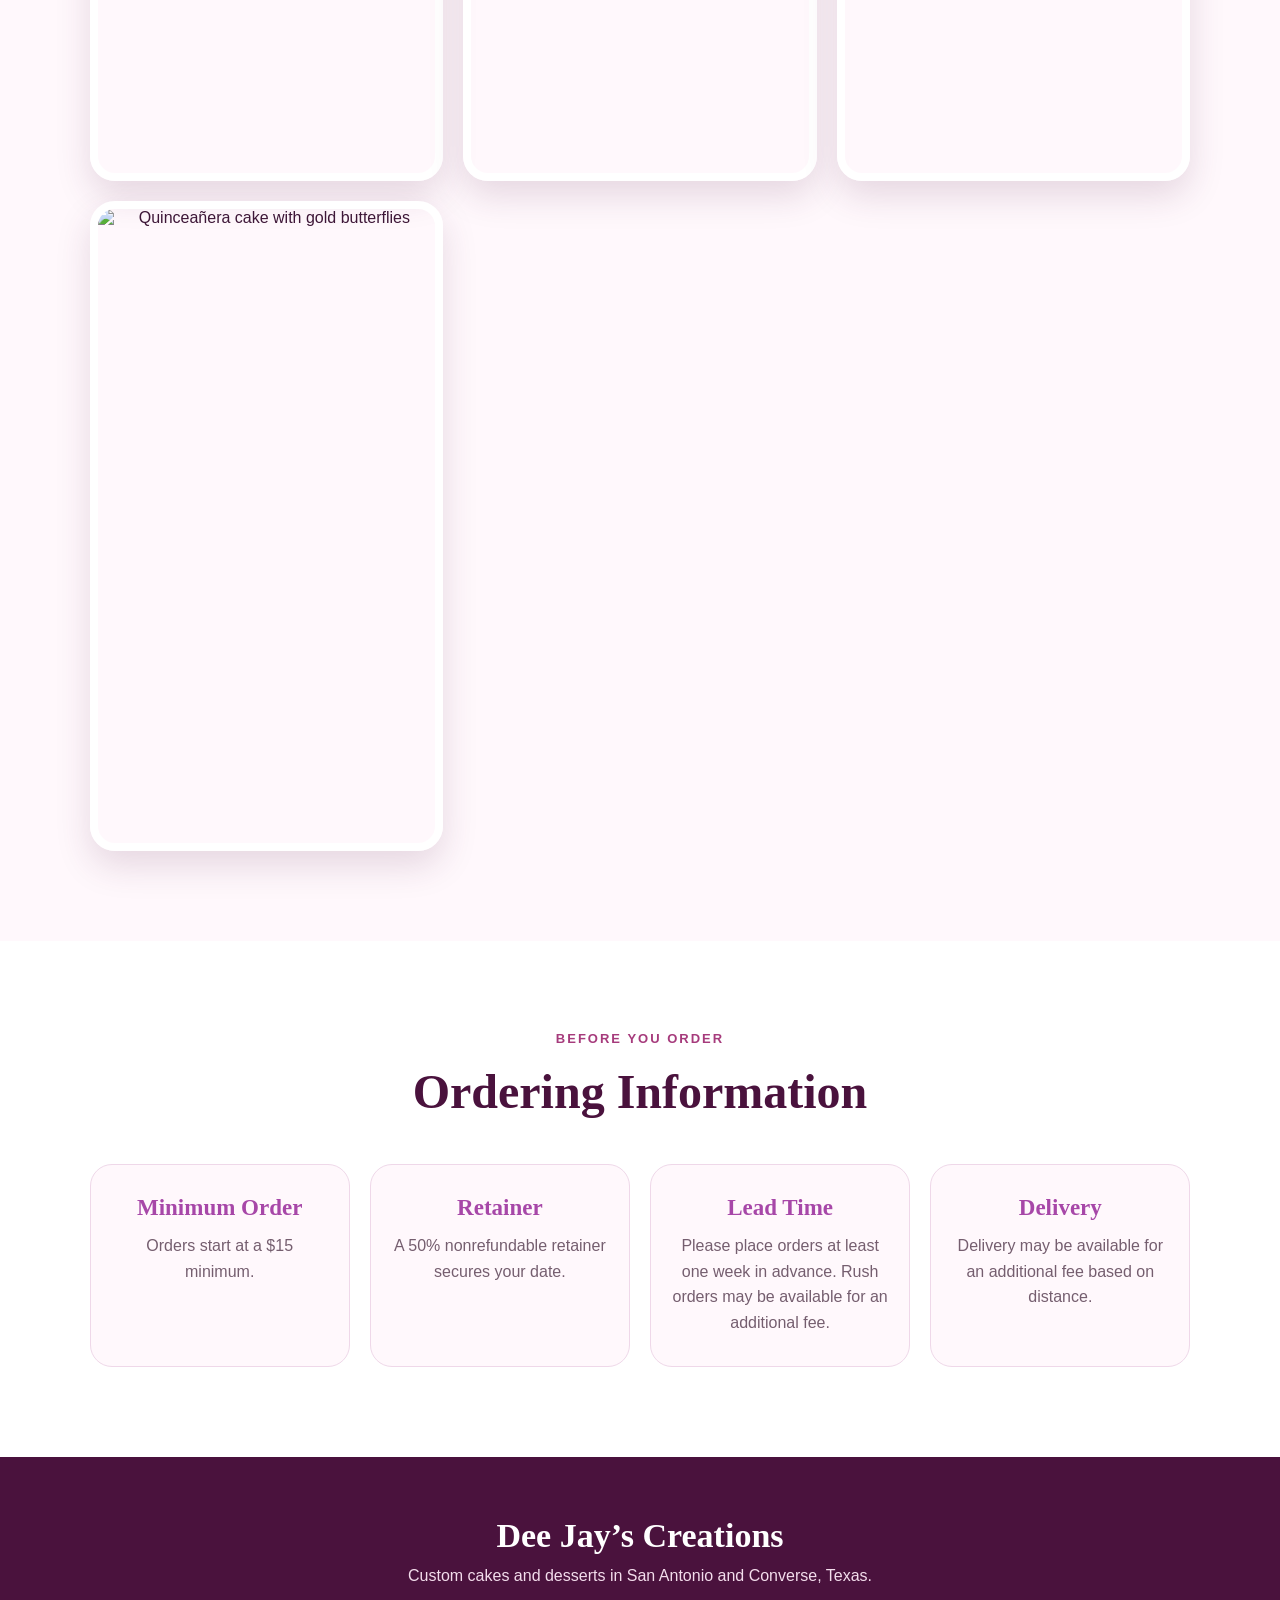
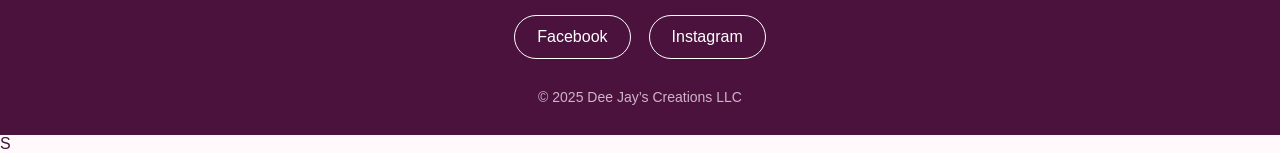
==== commit c2c9c1b1: "Add files via upload" ====
--- a/index.html
+++ b/index.html
@@ -118,6 +118,26 @@
       
       >
 
+      <img src="images/mexican-birthday-cake.jpeg" alt="Mexican themed birthday cake">
+      
+      <img src="images/police-uniform-cake.jpeg" alt="Police uniform themed cake">
+      
+      <img src="images/whataburger-cake.jpeg" alt="Whataburger themed birthday cake">
+      
+      <img src="images/hunting-fishing-cake.jpeg" alt="Hunting and fishing themed cake">
+
+     <img src="images/pink-heart-cake.jpeg" alt="Pink heart-shaped birthday cake">
+
+     <img src="images/lily-flower-cake.jpeg" alt="White cake decorated with pink lilies">
+
+     <img src="images/55th-anniversary-cake.jpeg" alt="55th anniversary cake with red roses">
+
+     <img src="images/birthday-queen-cake.jpeg" alt="Birthday queen cake with crown">
+
+     <img src="images/dr-pepper-cake.jpeg" alt="Dr Pepper themed cake">
+
+     <img src="images/quinceanera-butterfly-cake.jpeg" alt="Quinceañera cake with gold butterflies">
+
     </div>
 </section>
 
--- a/style.css
+++ b/style.css
@@ -687,4 +687,42 @@
         width: 100%;
         height: auto;
     }
+}
+
+    .tshirt-grid {
+        grid-template-columns: 1fr;
+        gap: 20px;
+        padding: 20px;
+    }
+
+    .tshirt-grid img {
+        width: 100%;
+        height: auto;
+        object-fit: contain;
+    }
+
+    @media screen and (max-width: 768px) {
+    .shirt-grid {
+        display: grid !important;
+        grid-template-columns: 1fr !important;
+        width: 100% !important;
+    }
+
+    .shirt-grid img {
+        width: 100% !important;
+        height: auto !important;
+        max-height: none !important;
+        object-fit: contain !important;
+    }
+}
+
+.gallery-grid img {
+    height: 650px;
+}
+
+@media screen and (max-width: 768px) {
+    .gallery-grid img,
+    .gallery-grid img:first-child {
+        height: 600px;
+    }
 }
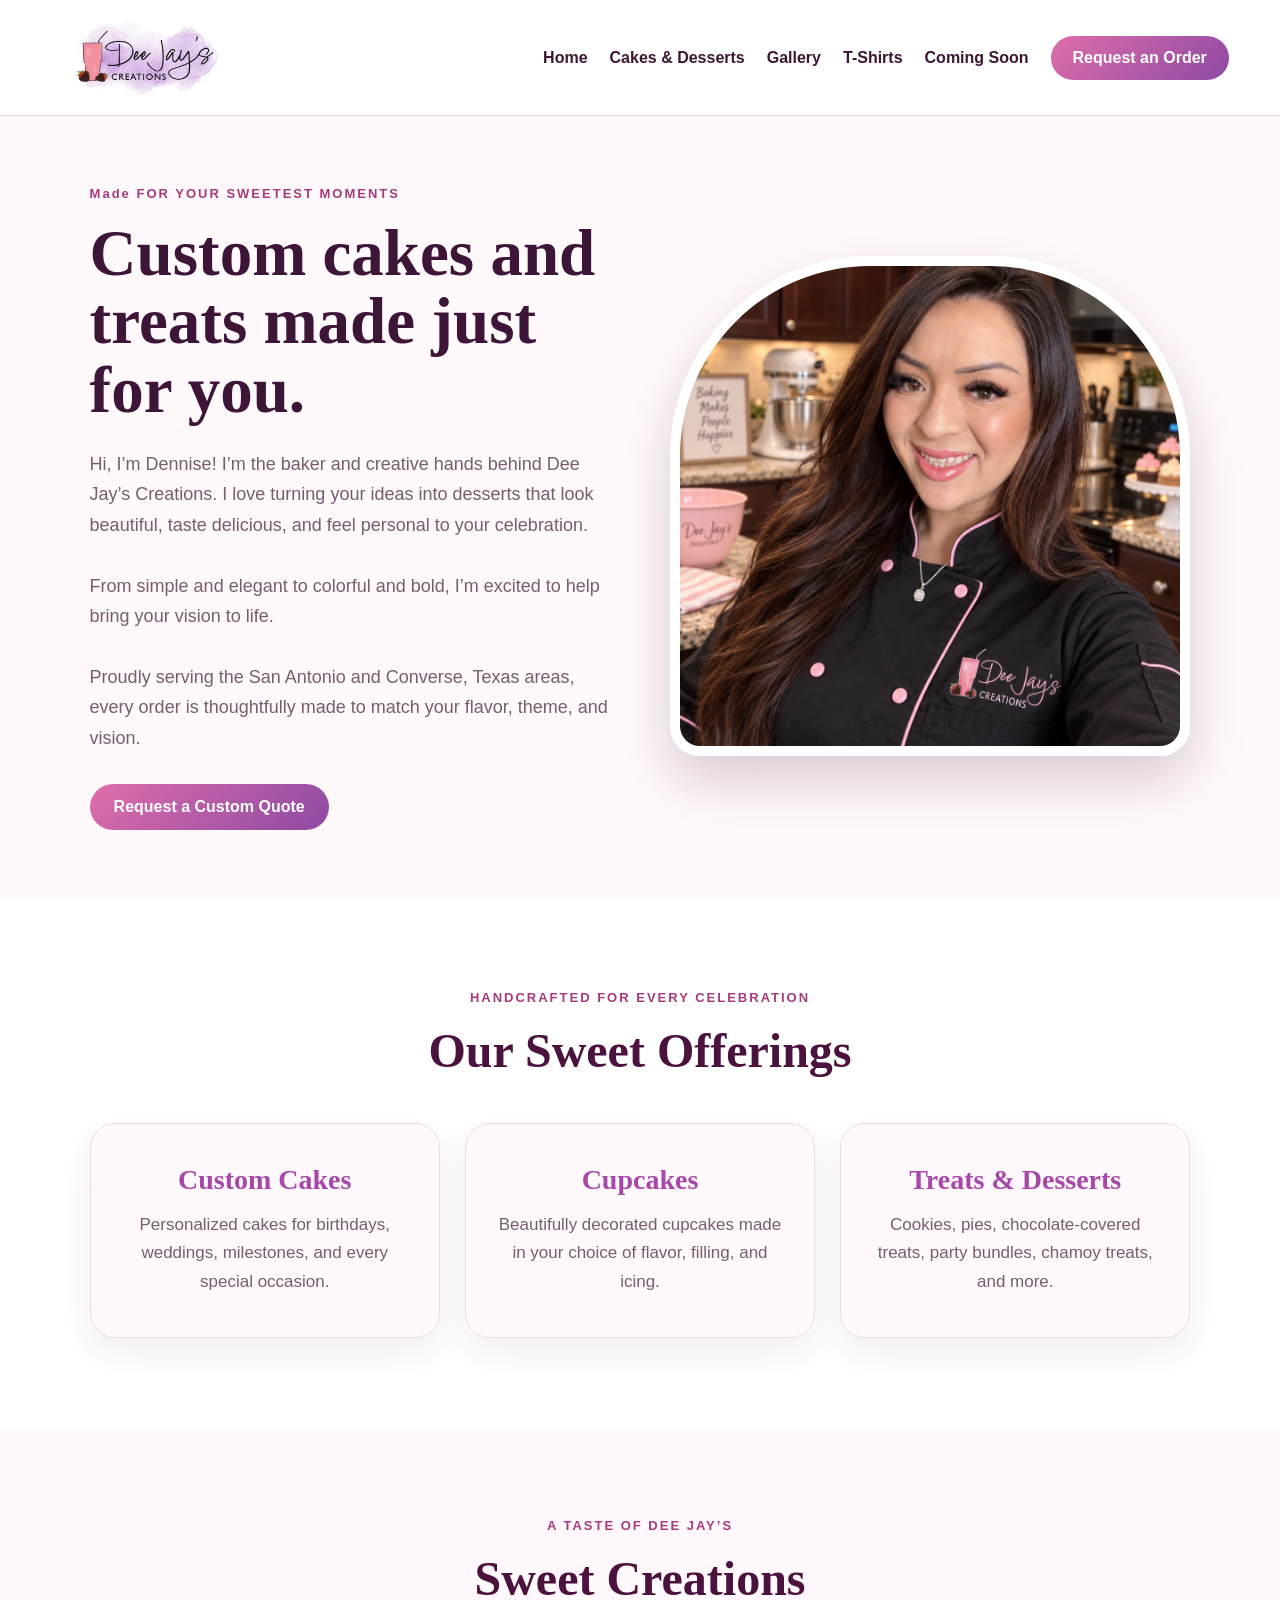
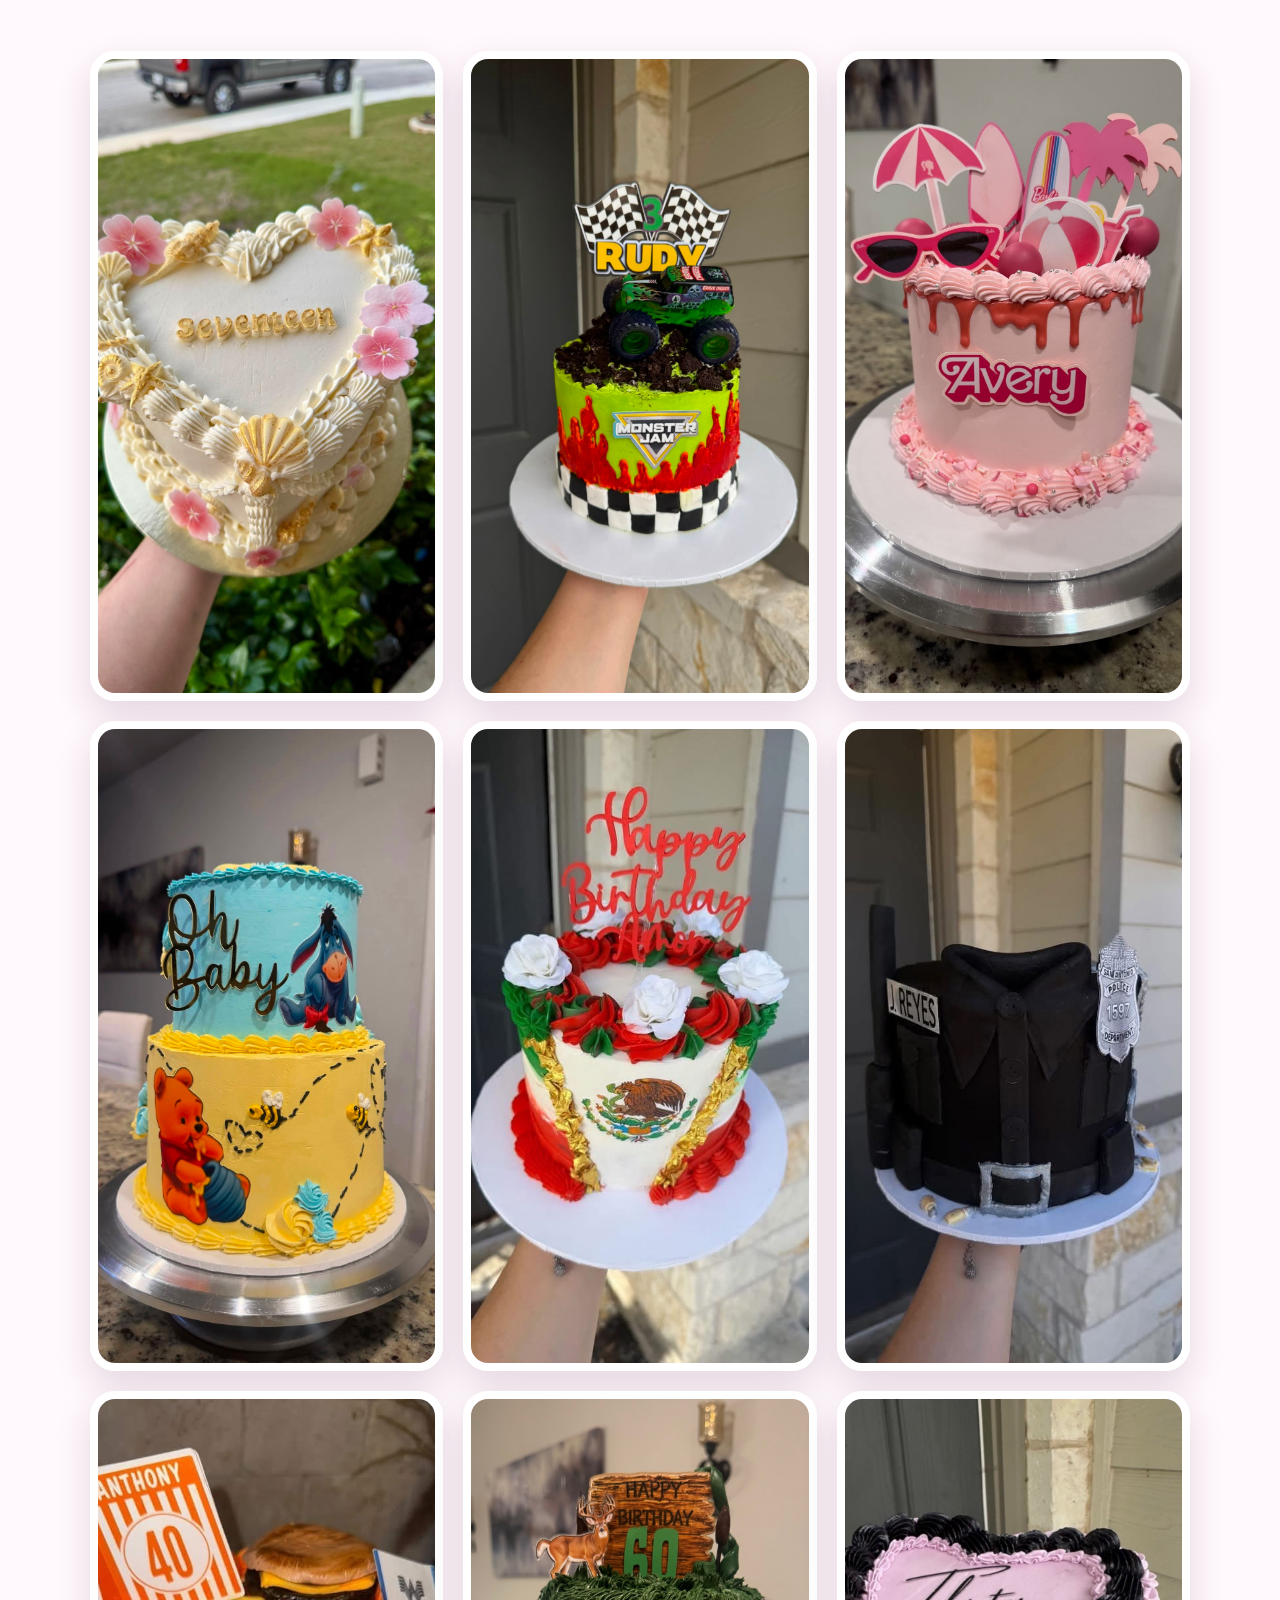
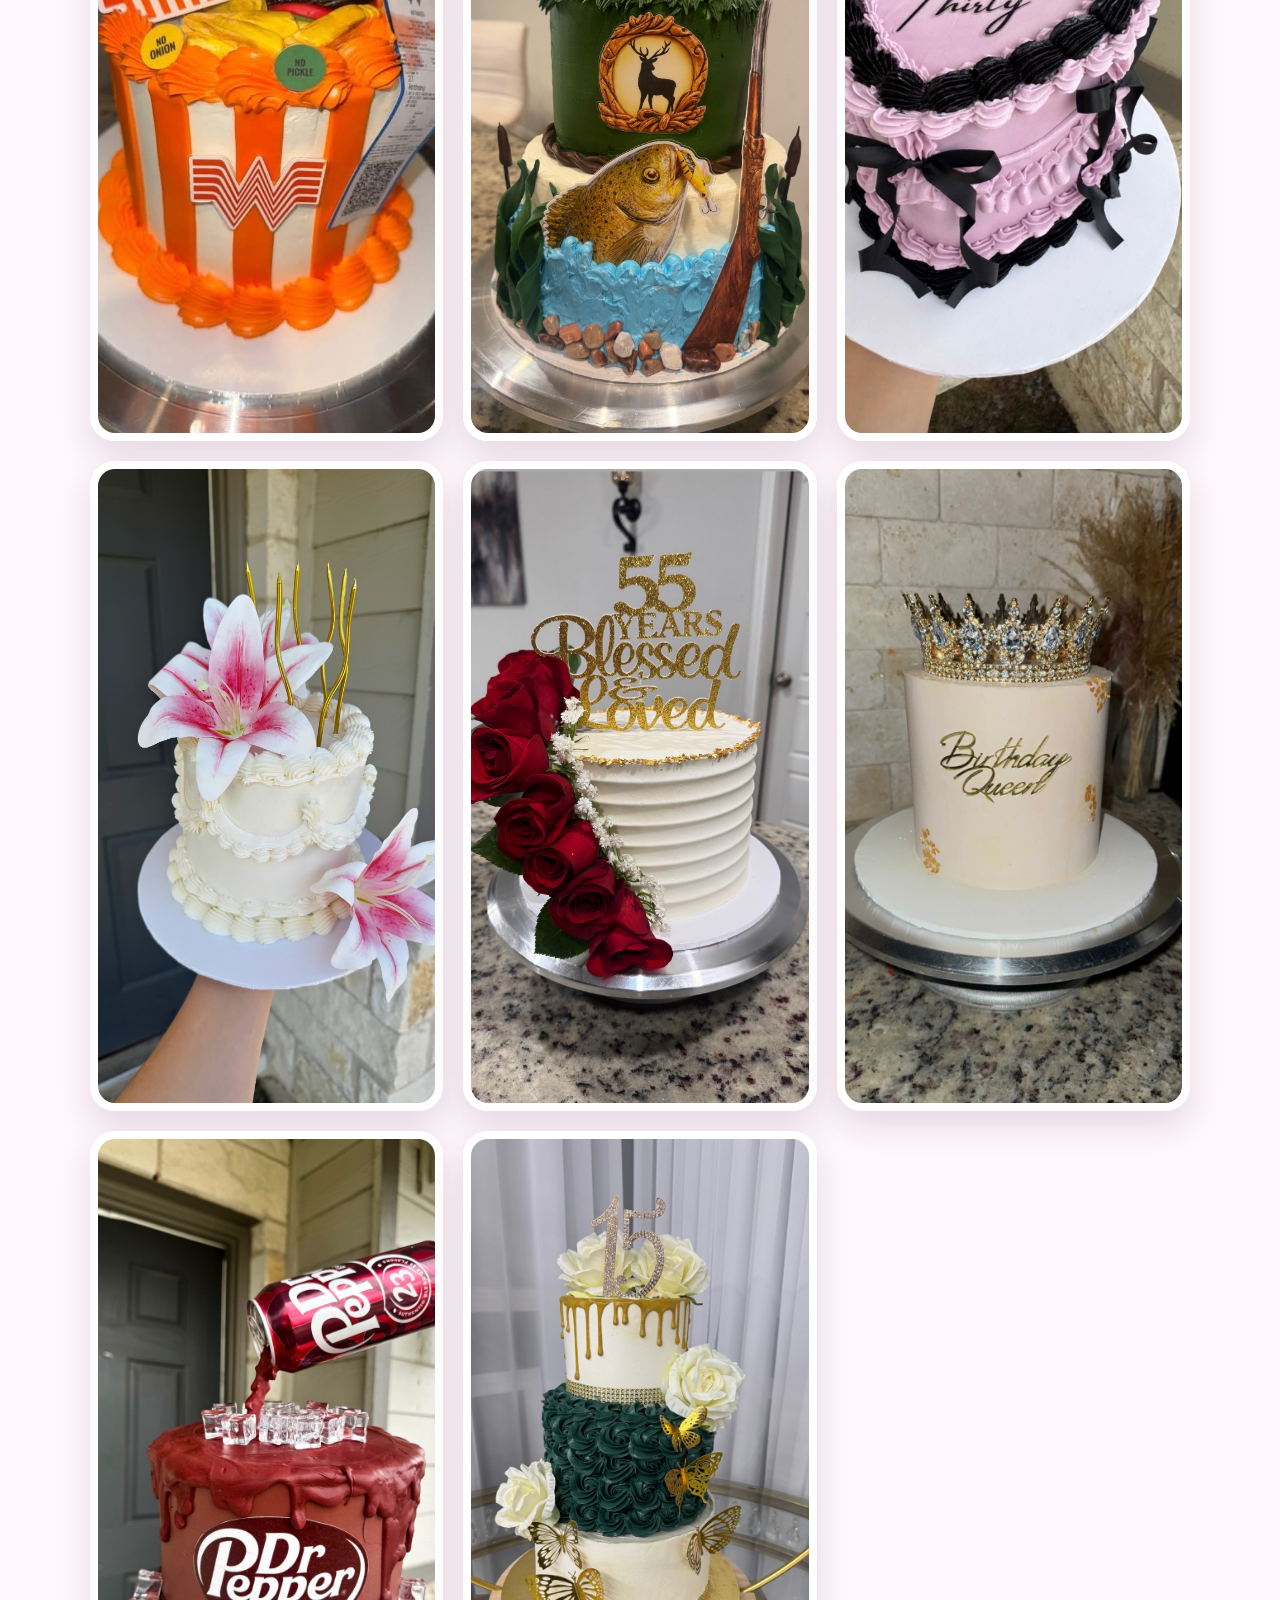
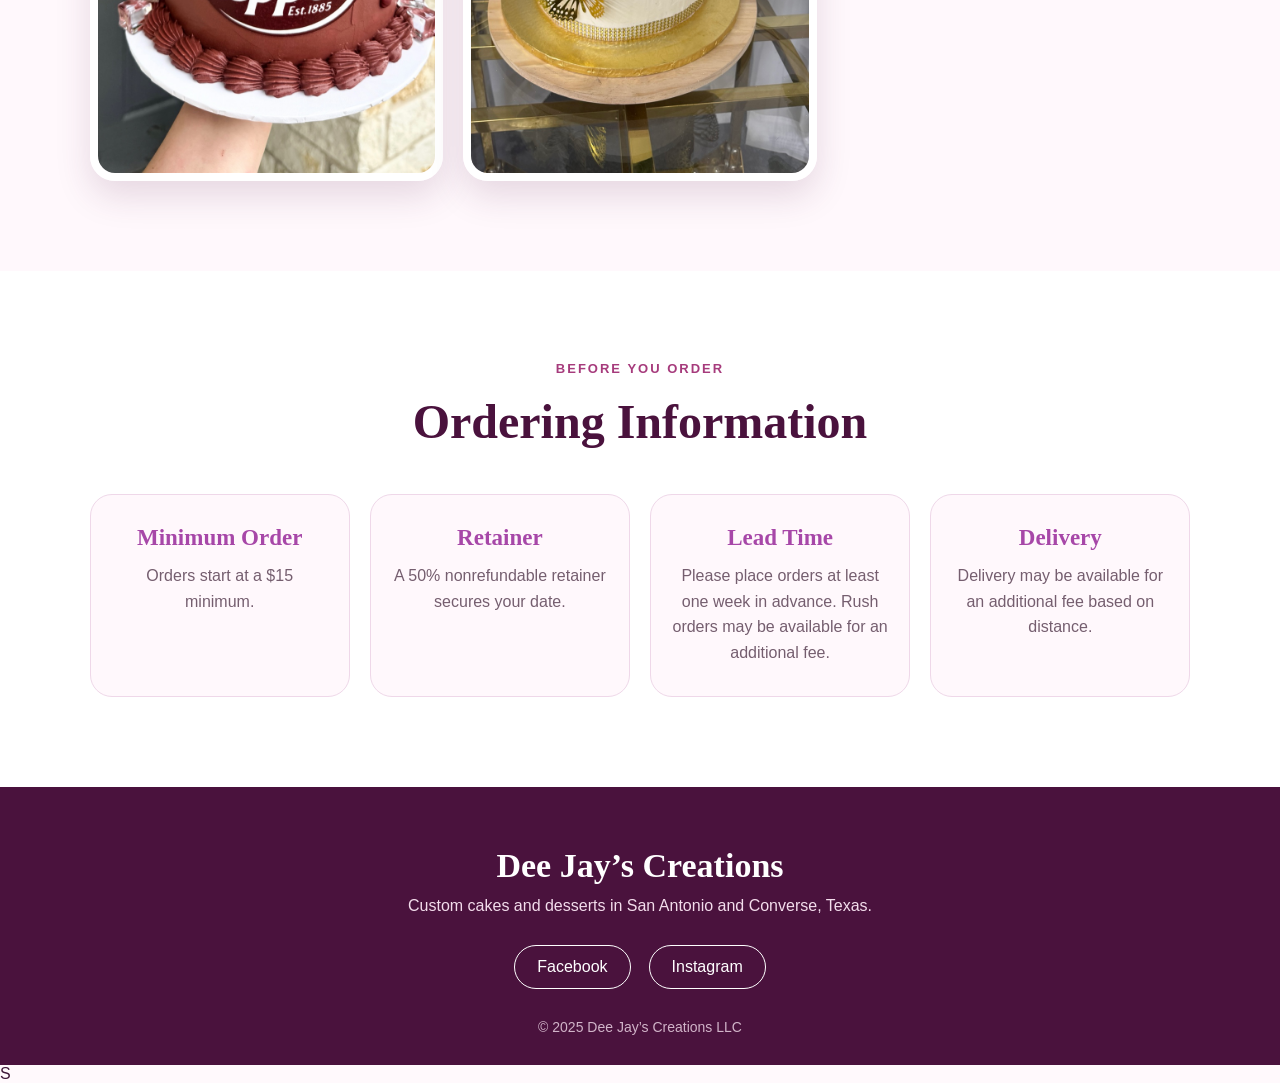
==== commit fce398f6: "Add files via upload" ====
--- a/index.html
+++ b/index.html
@@ -102,10 +102,8 @@
       src="images/monster-truck-cake.jpg"
       alt="Custom Monster Jam birthday cake"
       >
-      <img
-      src="images/number-cake.jpg"
-      alt="Custom number cake with chocolate-covered strawberries"
-      >
+
+     
       
       <img
       src="images/pink-barbie-cake.jpg"
--- a/style.css
+++ b/style.css
@@ -725,4 +725,14 @@
     .gallery-grid img:first-child {
         height: 600px;
     }
+}
+
+.gallery-grid img.wide-cake {
+    object-fit: contain;
+    background-color: white;
+}
+
+.gallery-grid img:first-child {
+    grid-row: auto;
+    height: 650px;
 }
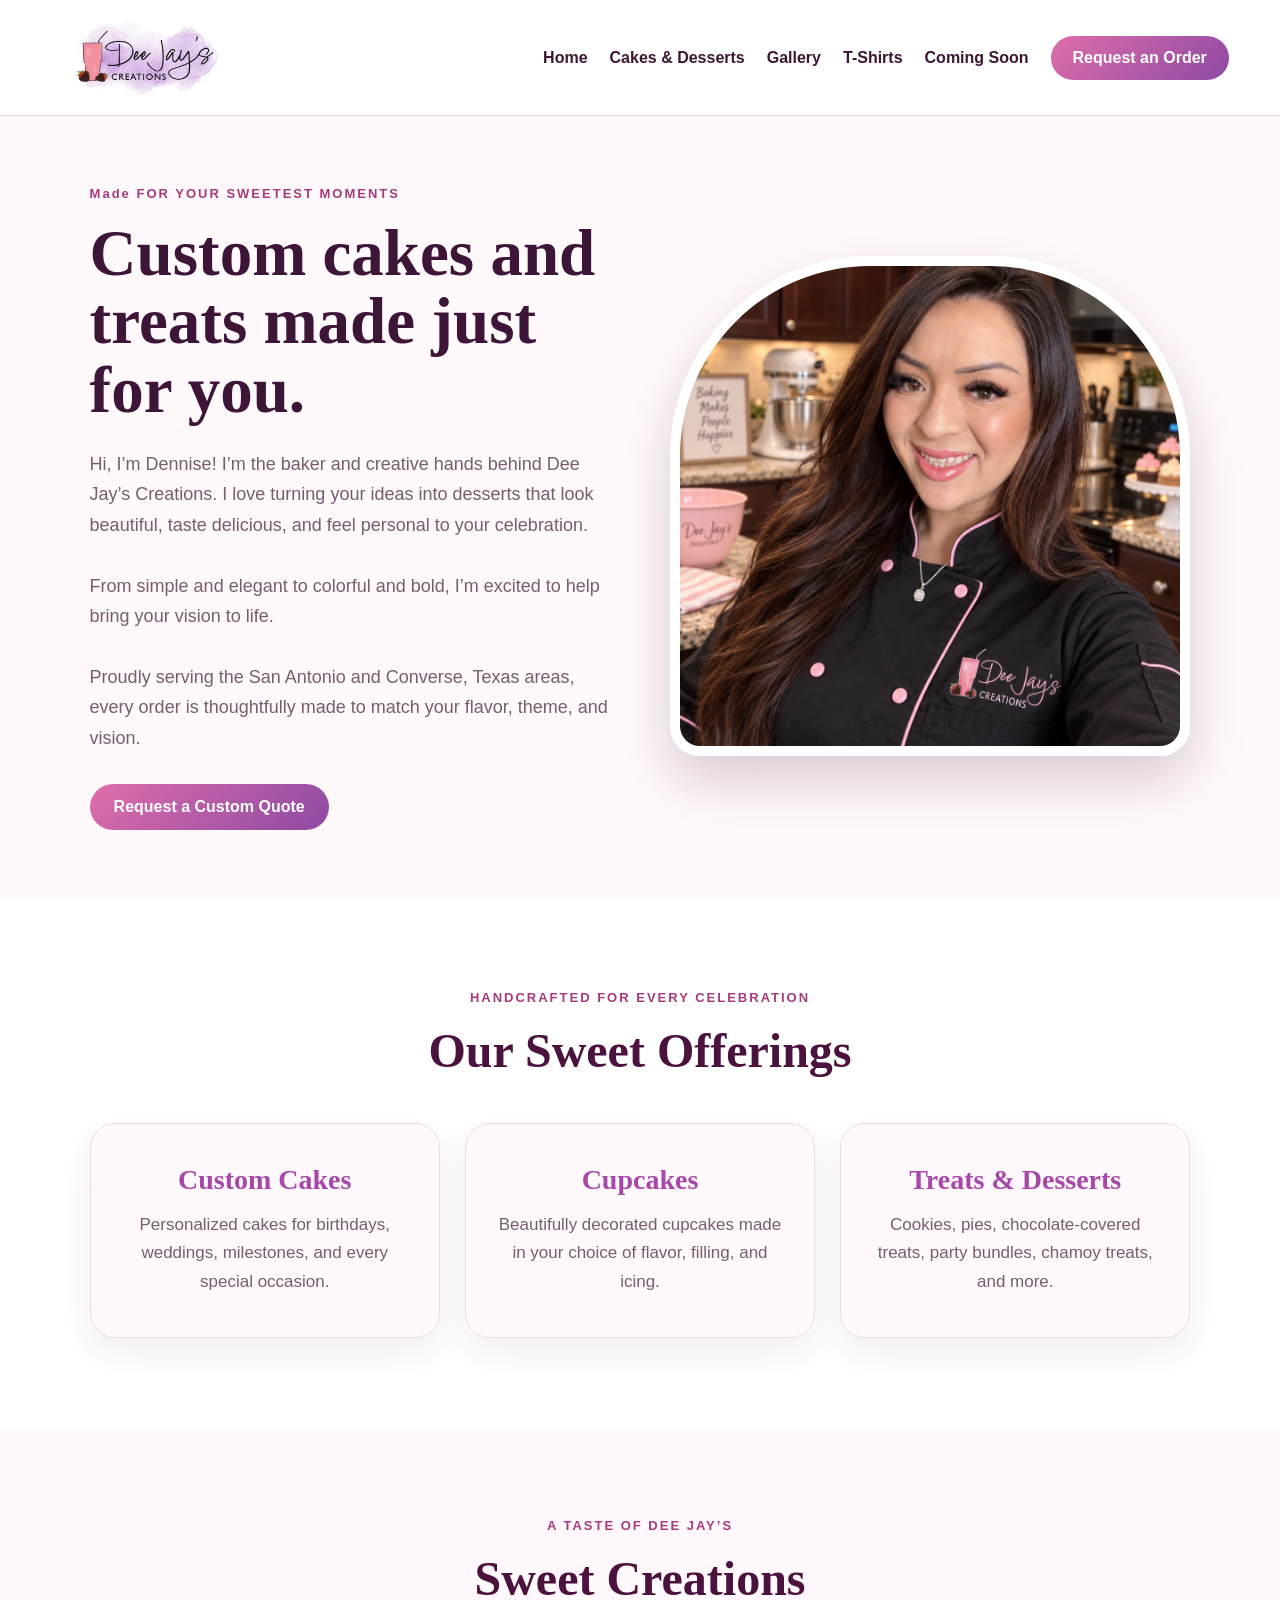
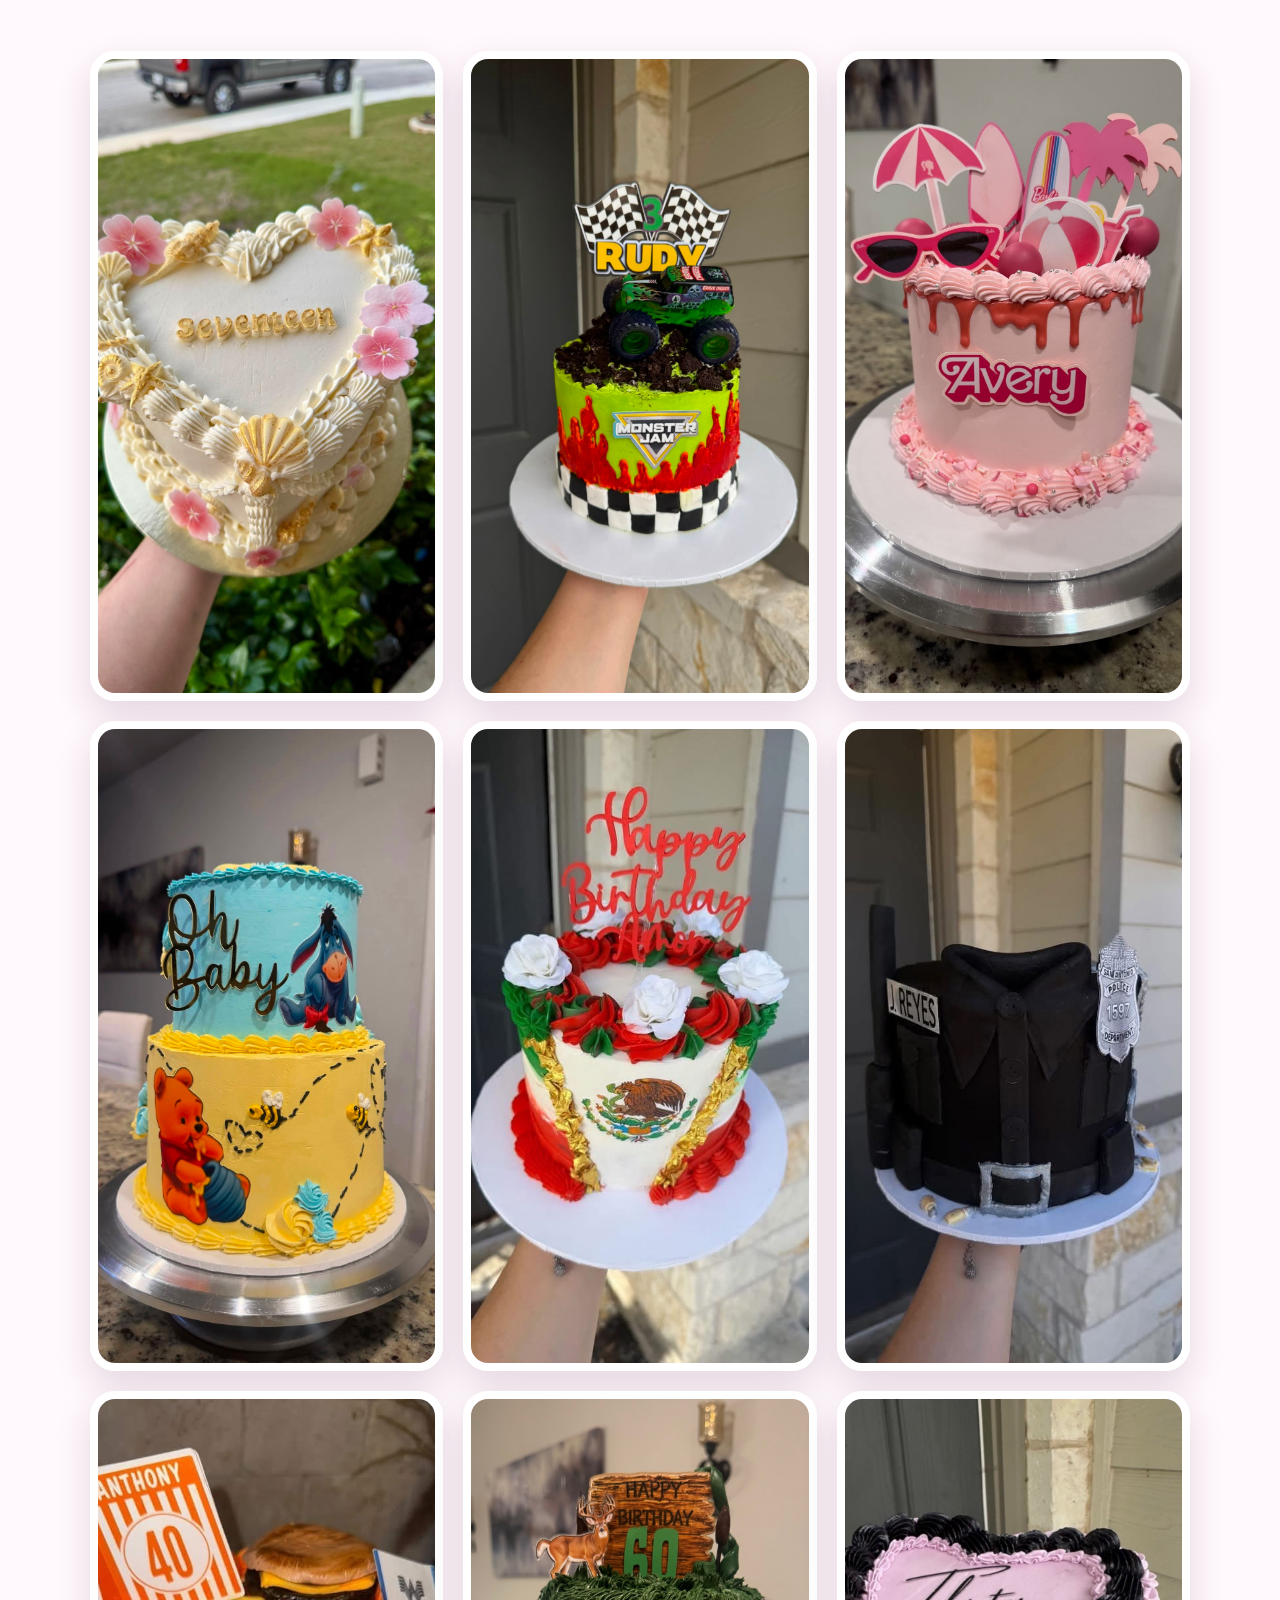
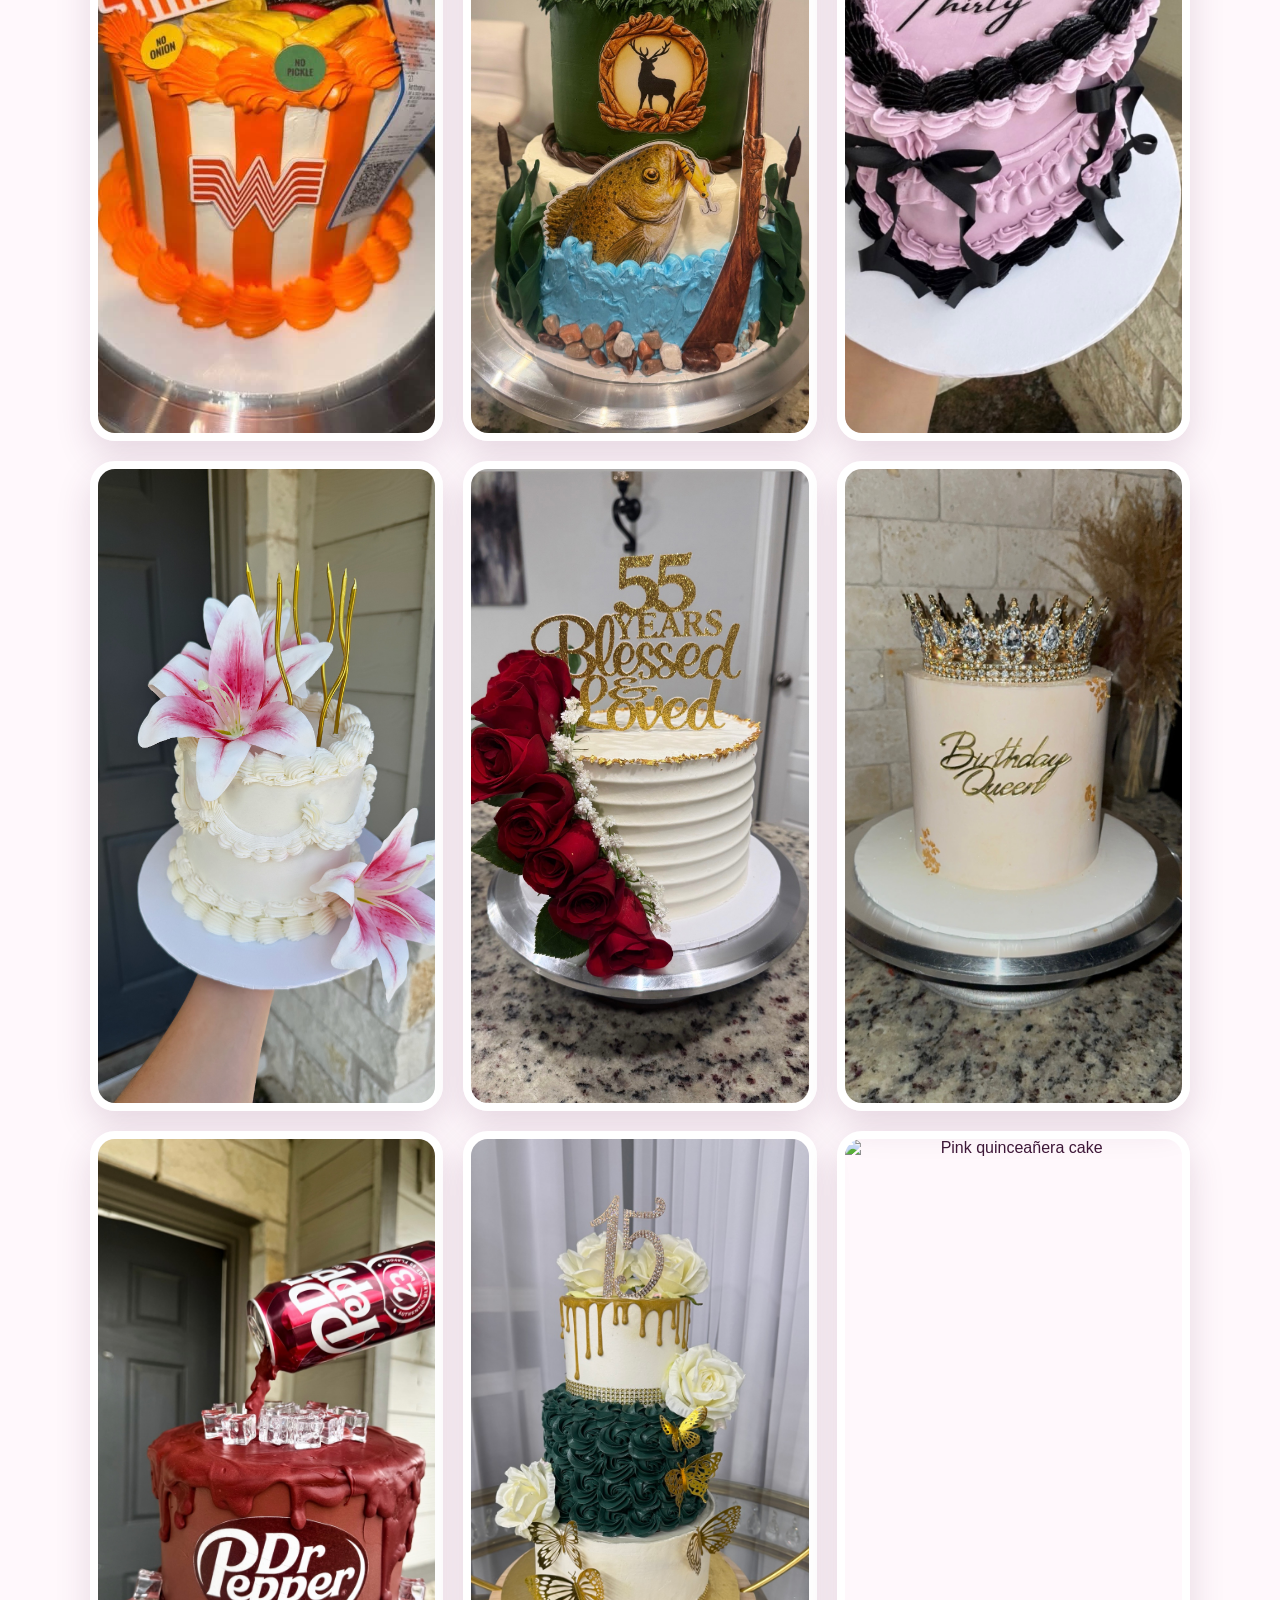
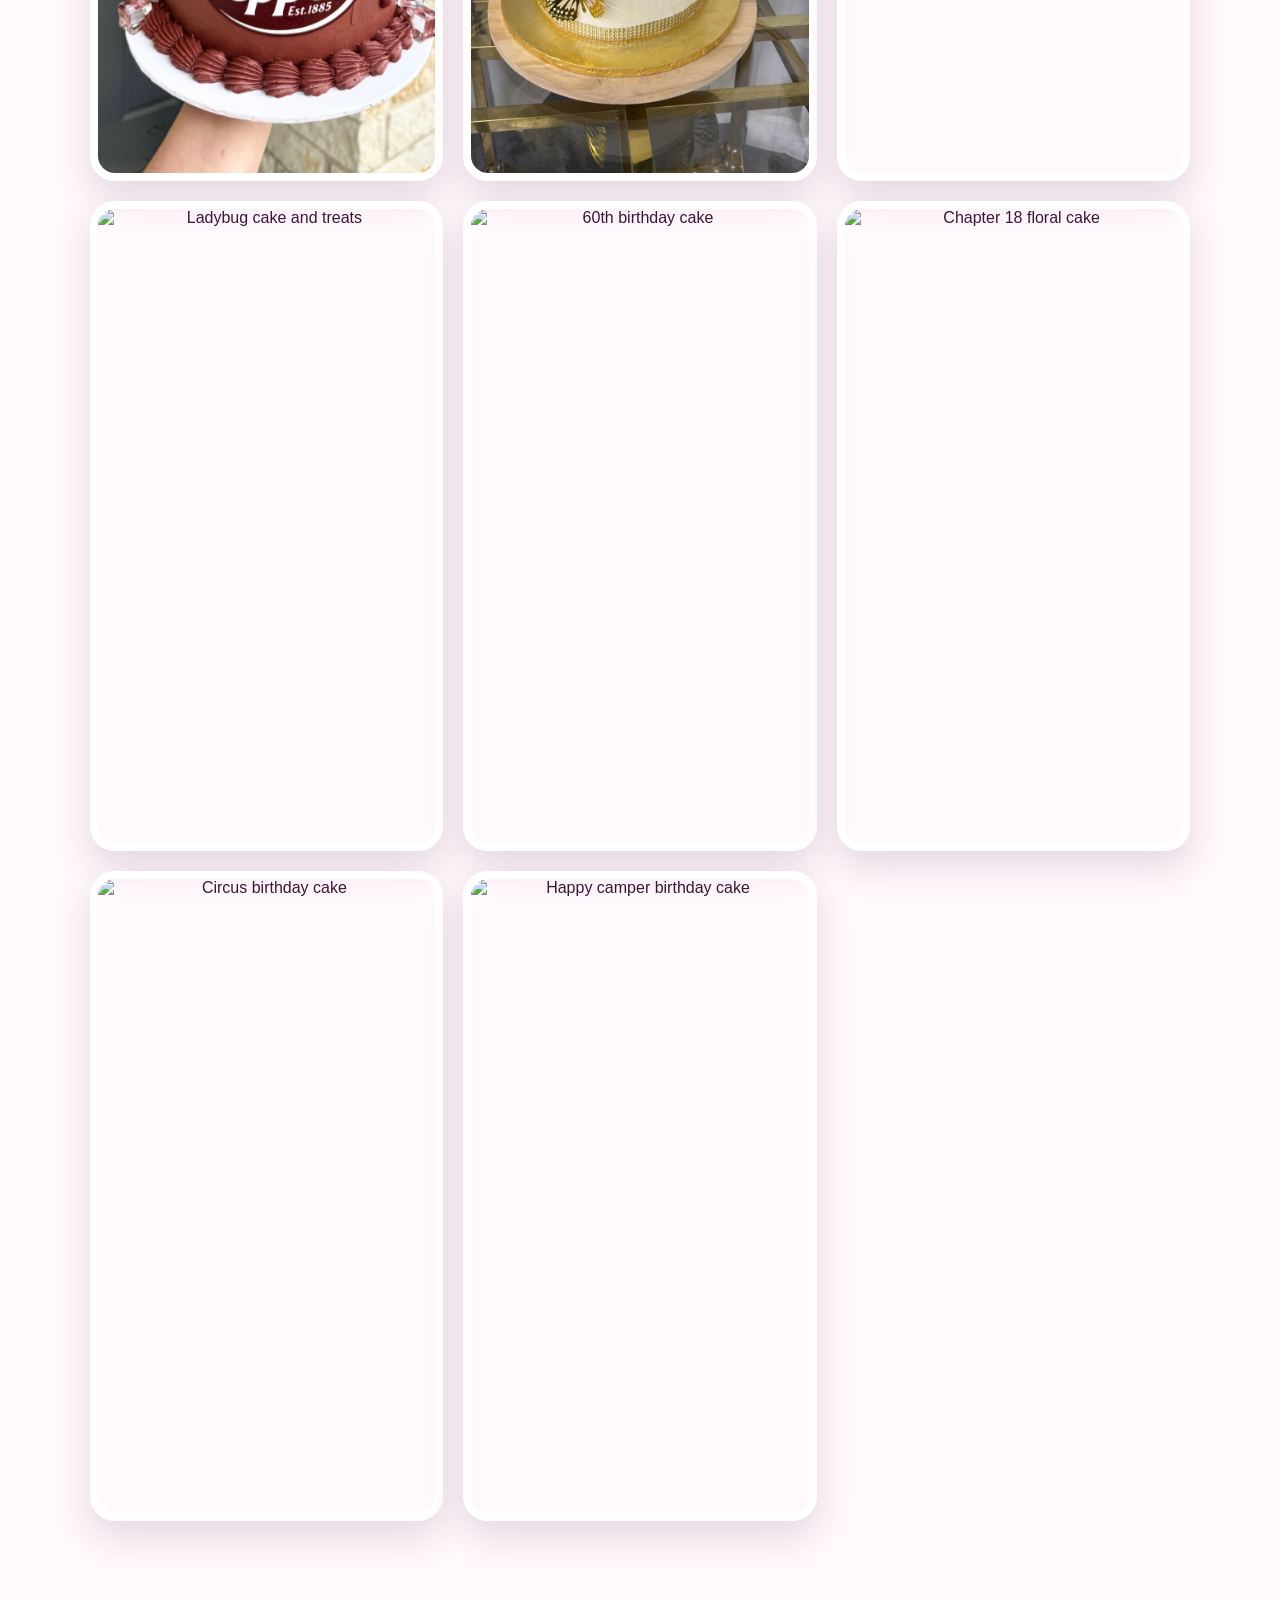
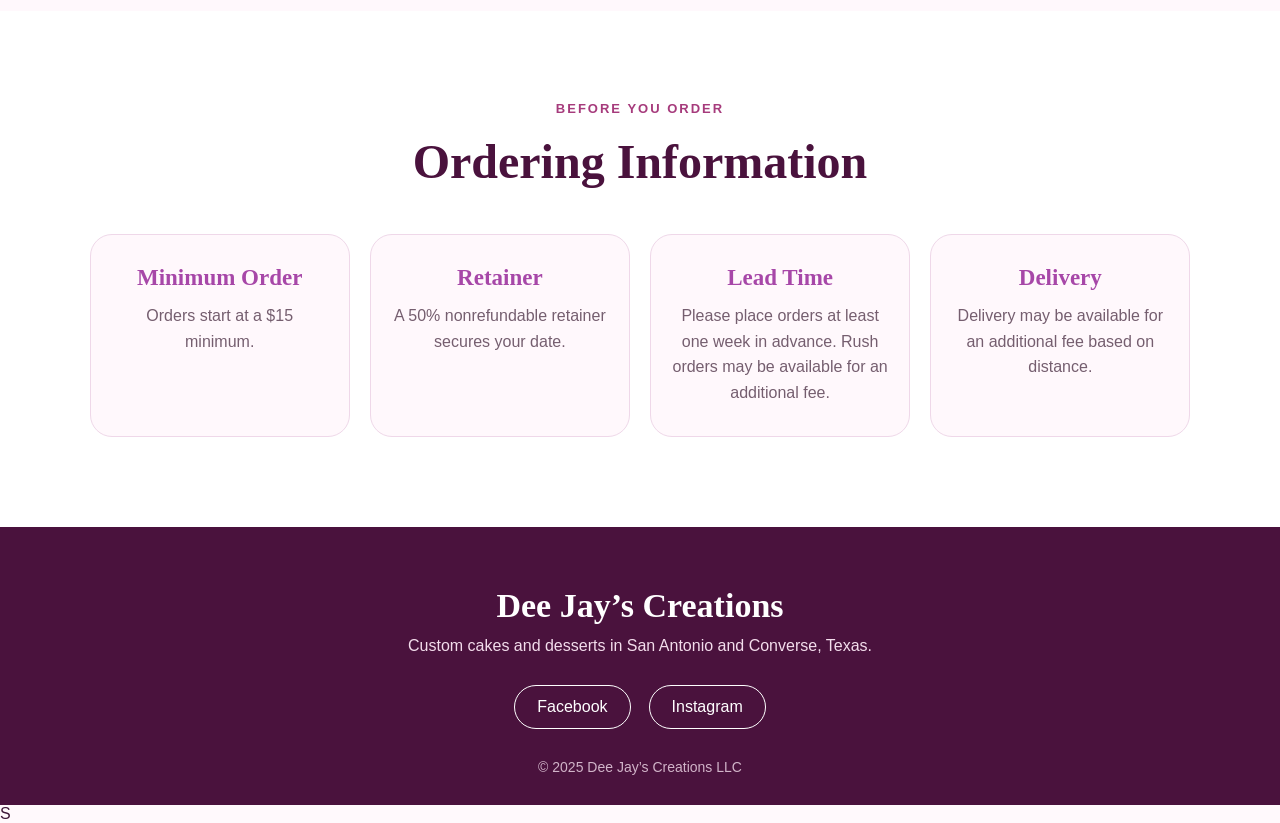
==== commit 8121f708: "Add files via upload" ====
--- a/index.html
+++ b/index.html
@@ -136,6 +136,13 @@
 
      <img src="images/quinceanera-butterfly-cake.jpeg" alt="Quinceañera cake with gold butterflies">
 
+     <img src="images/pink-quinceanera-cake.jpeg" alt="Pink quinceañera cake">
+     <img src="images/ladybug-cake-treats.jpeg" alt="Ladybug cake and treats">
+     <img src="images/60th-birthday-cake.jpeg" alt="60th birthday cake">
+     <img src="images/chapter-18-floral-cake.jpeg" alt="Chapter 18 floral cake">
+     <img src="images/circus-birthday-cake.jpeg" alt="Circus birthday cake">
+     <img src="images/happy-camper-cake.jpeg" alt="Happy camper birthday cake">
+
     </div>
 </section>
 
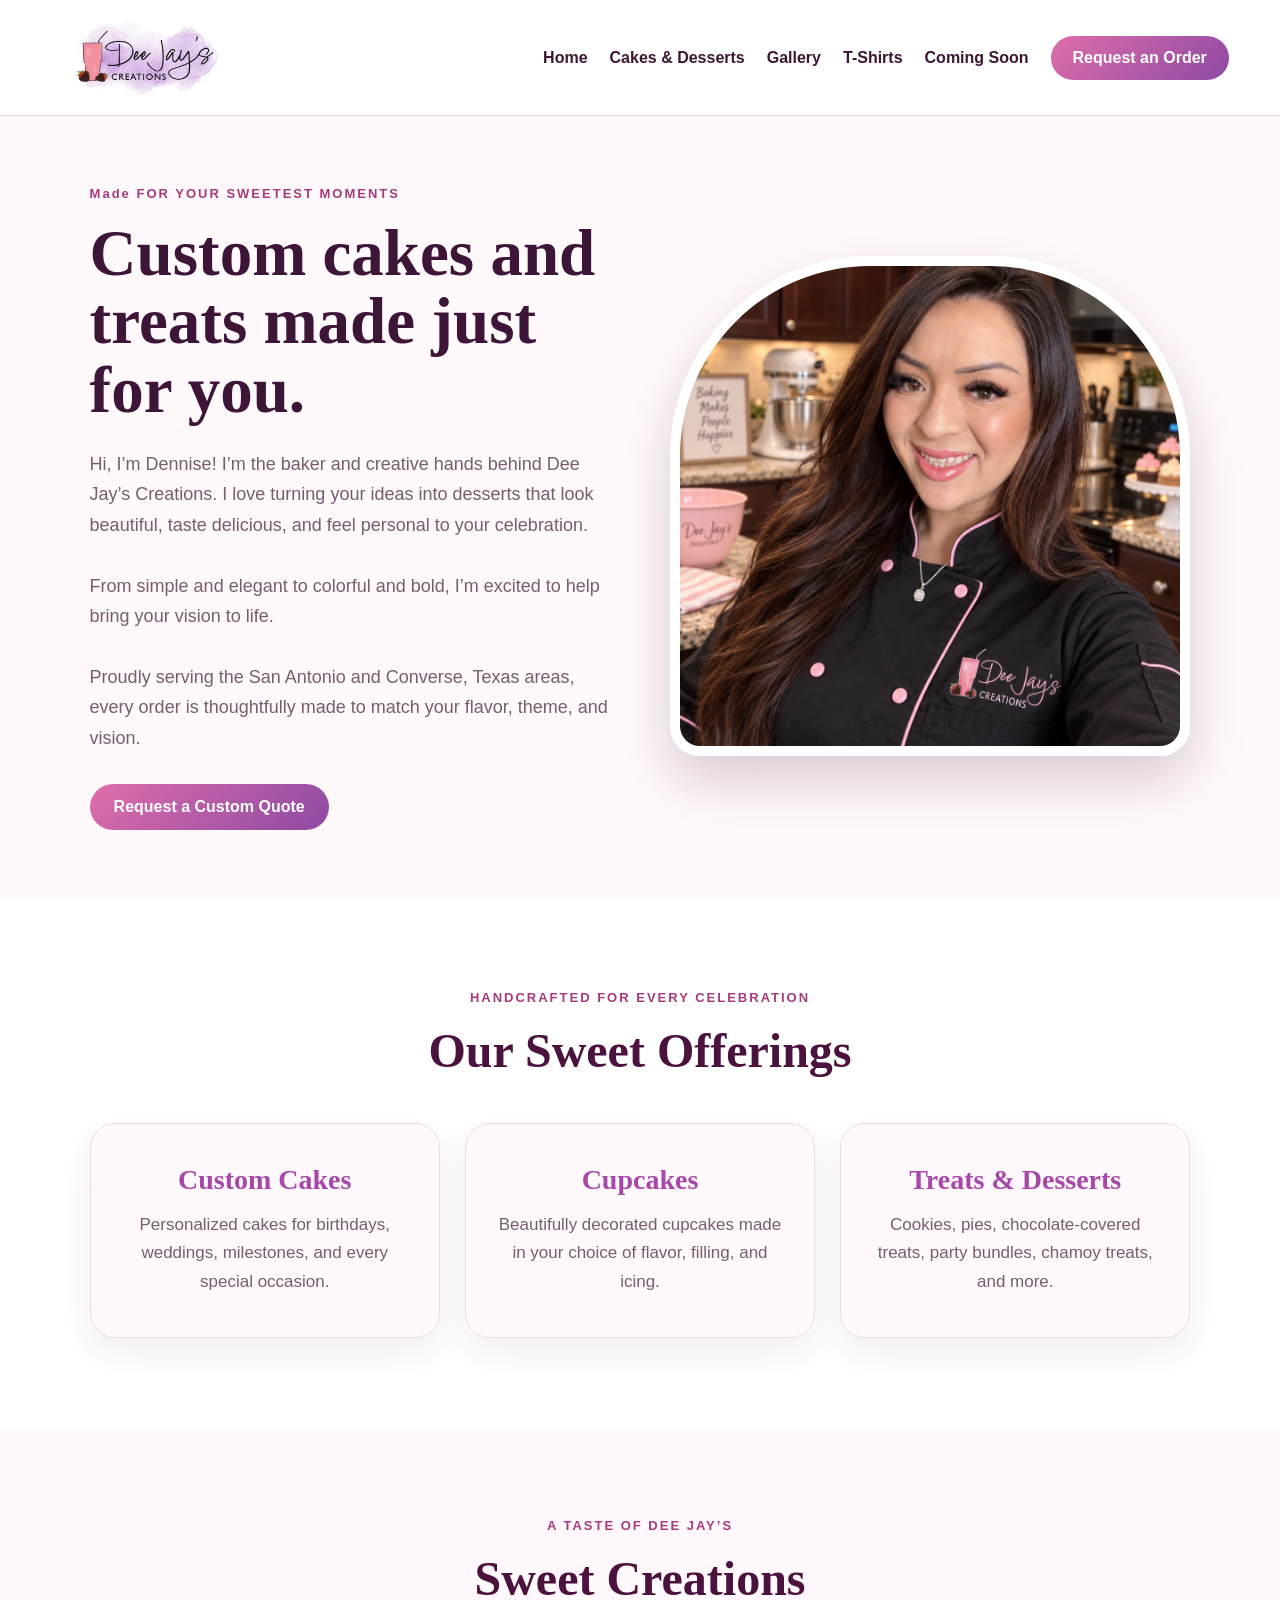
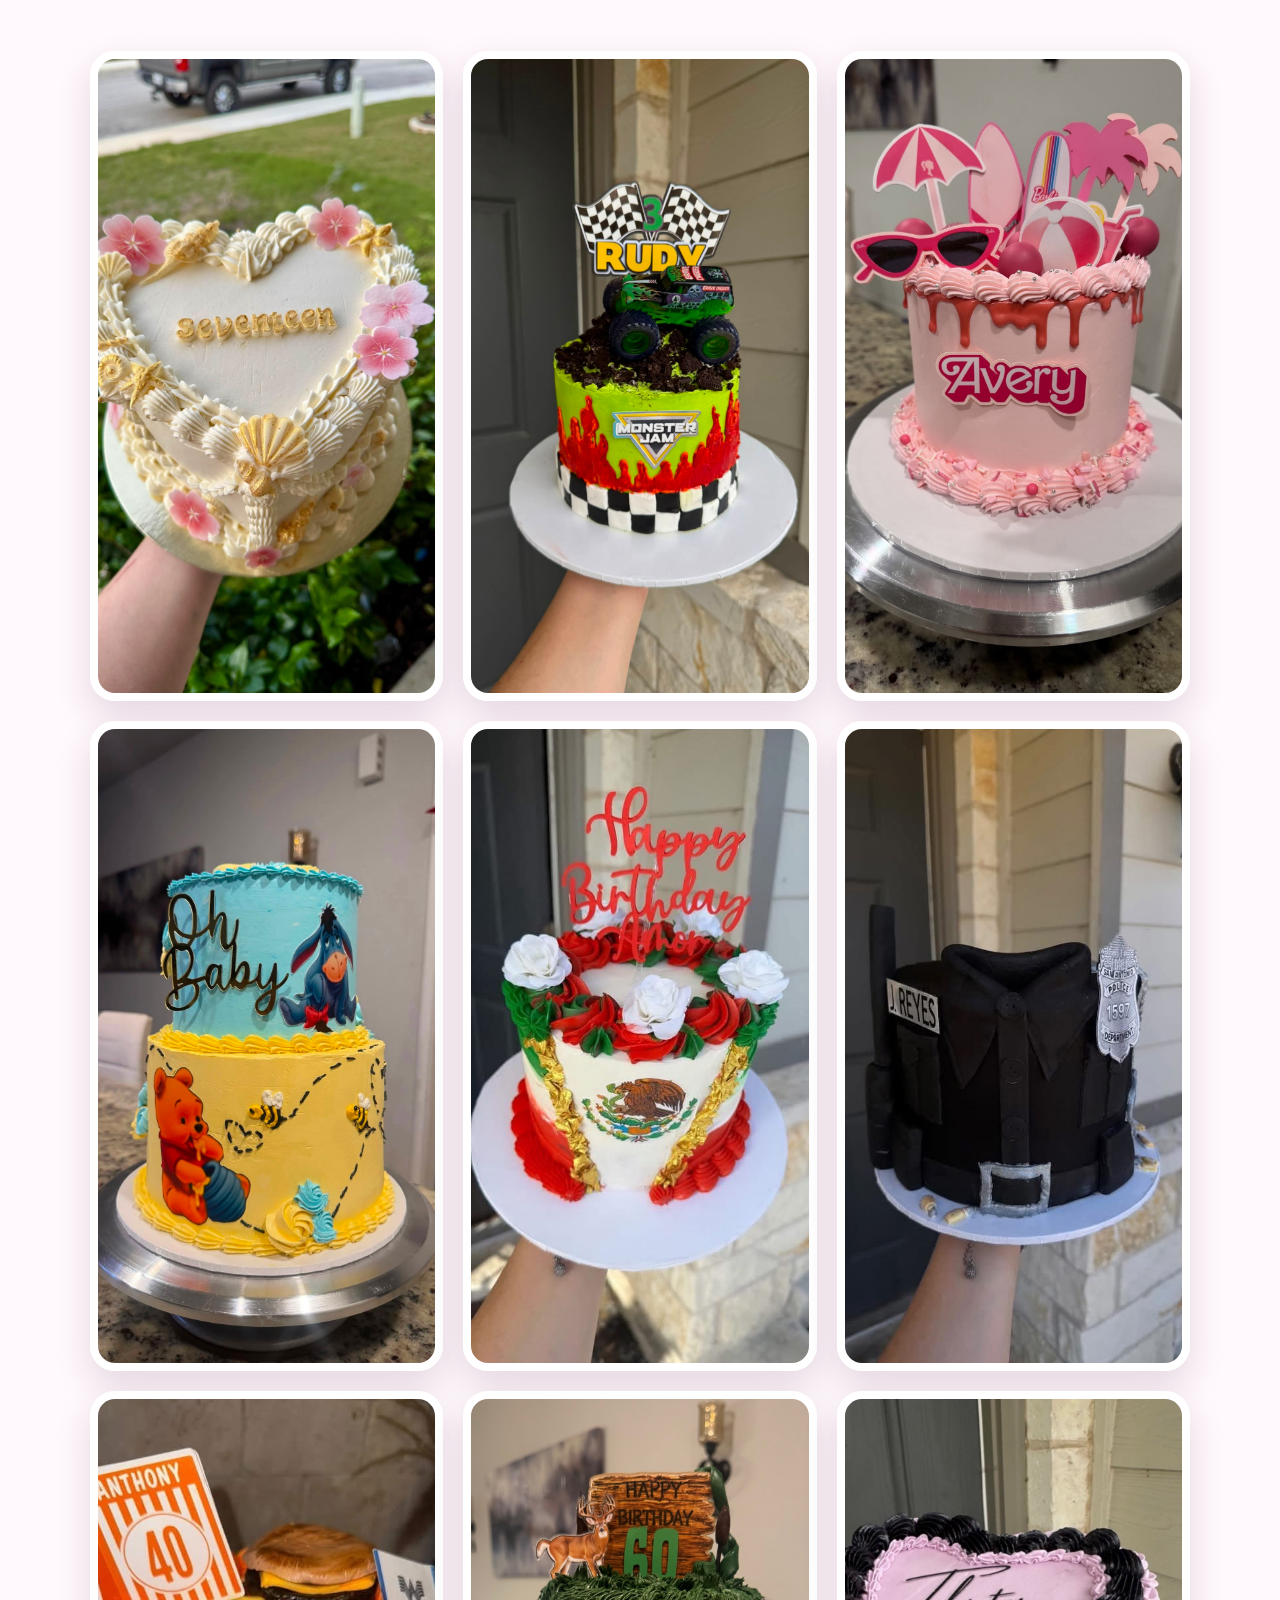
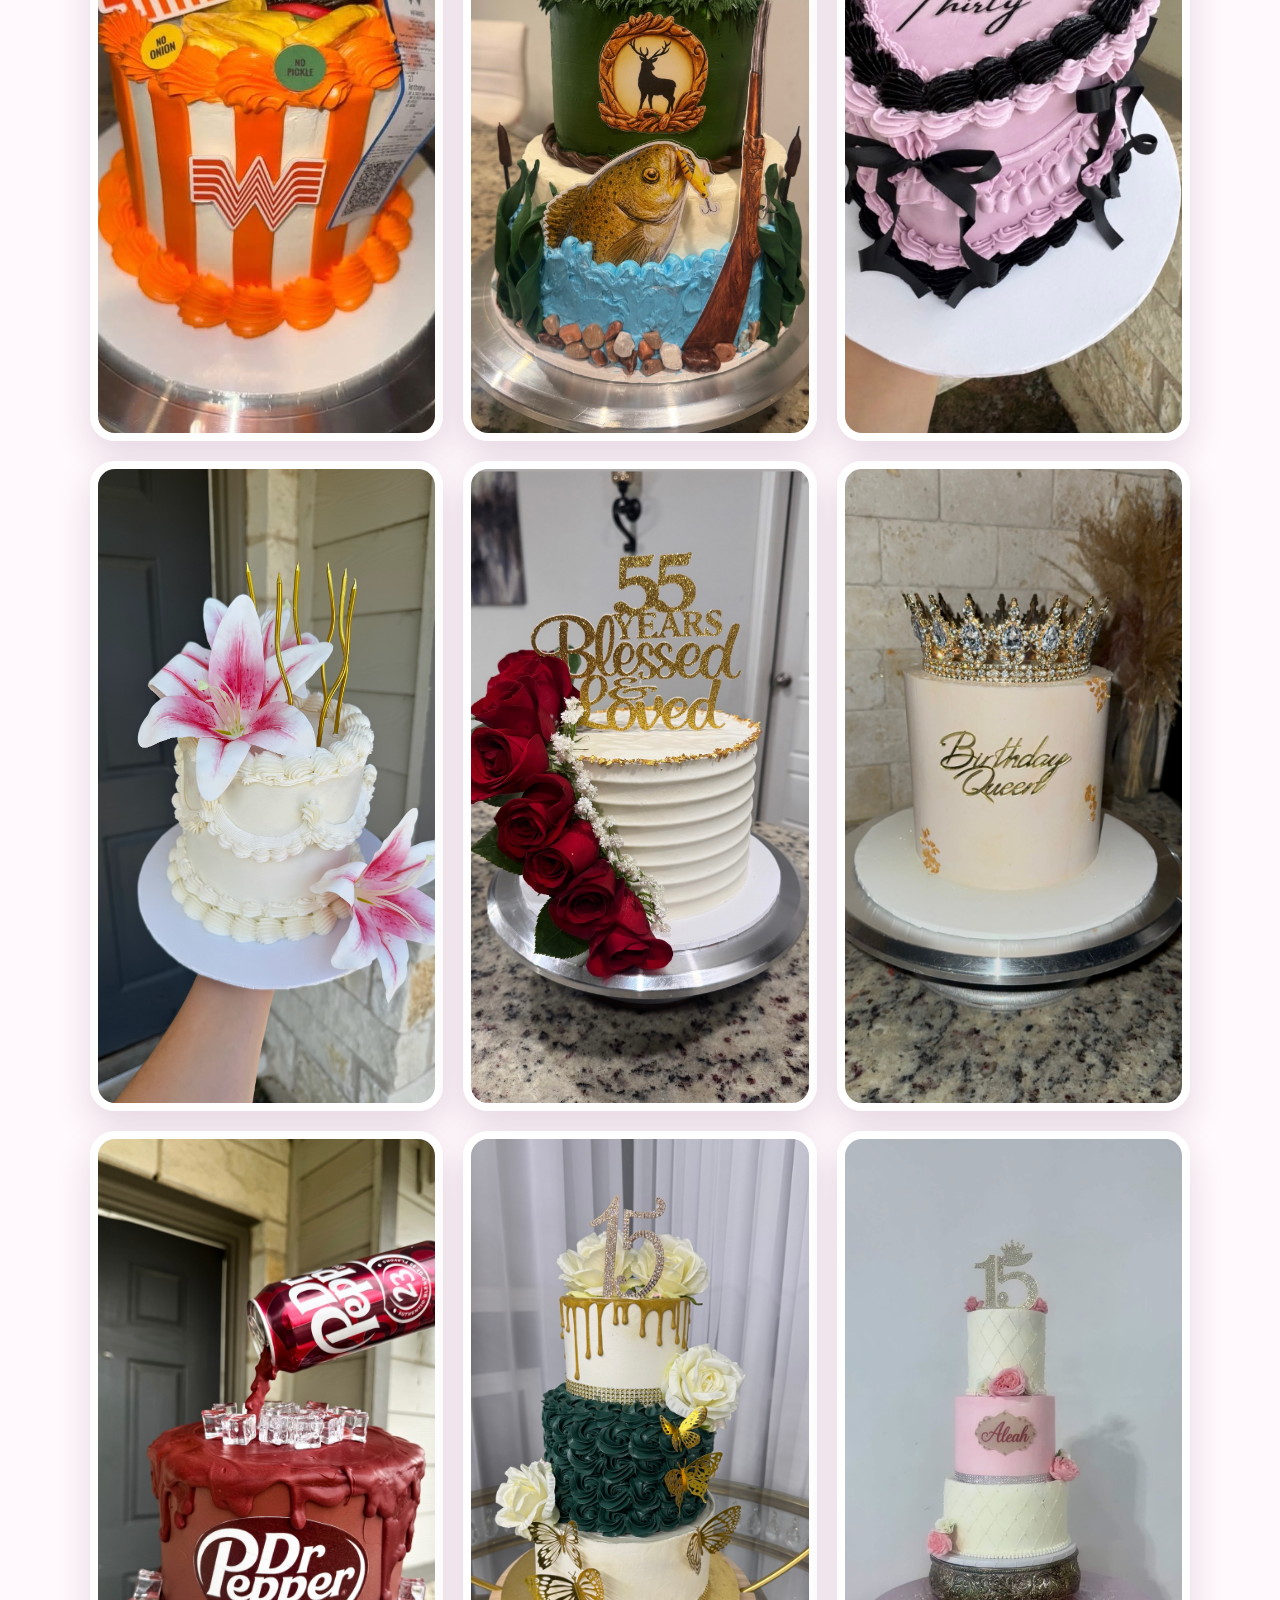
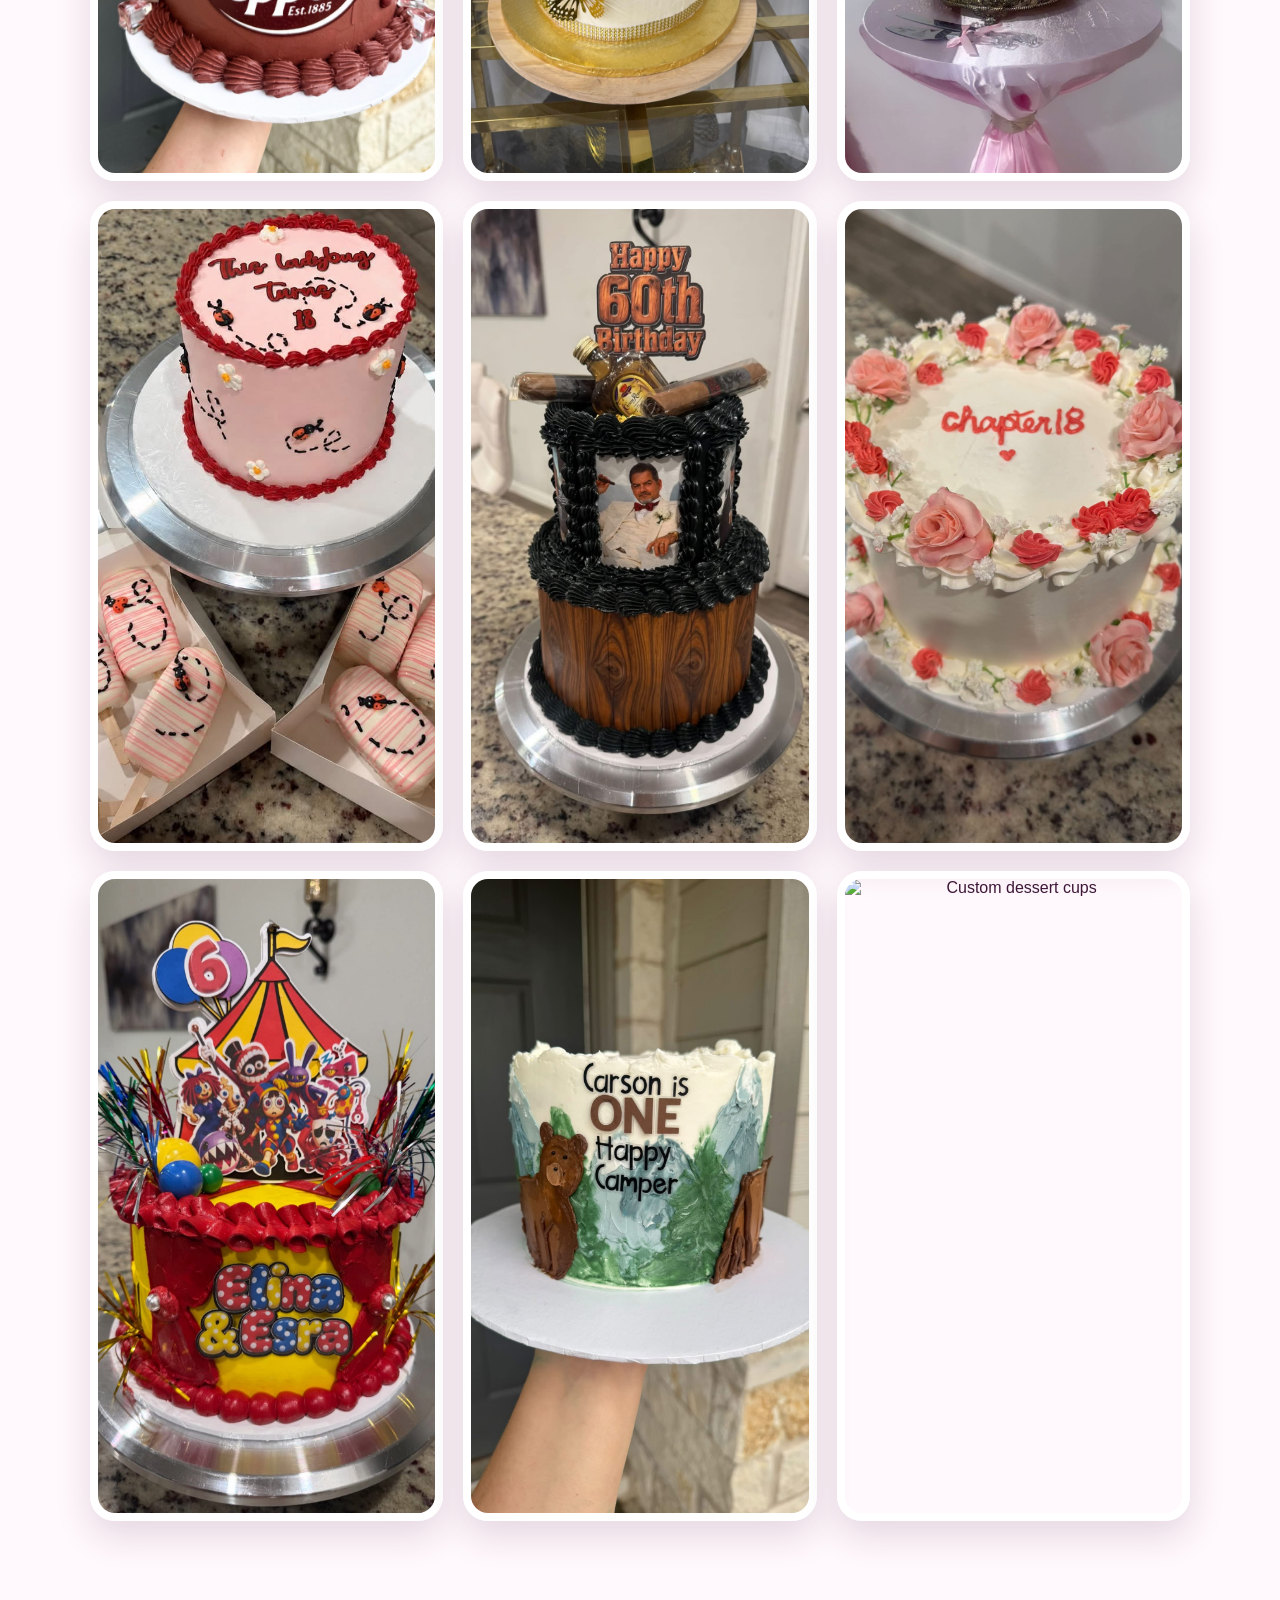
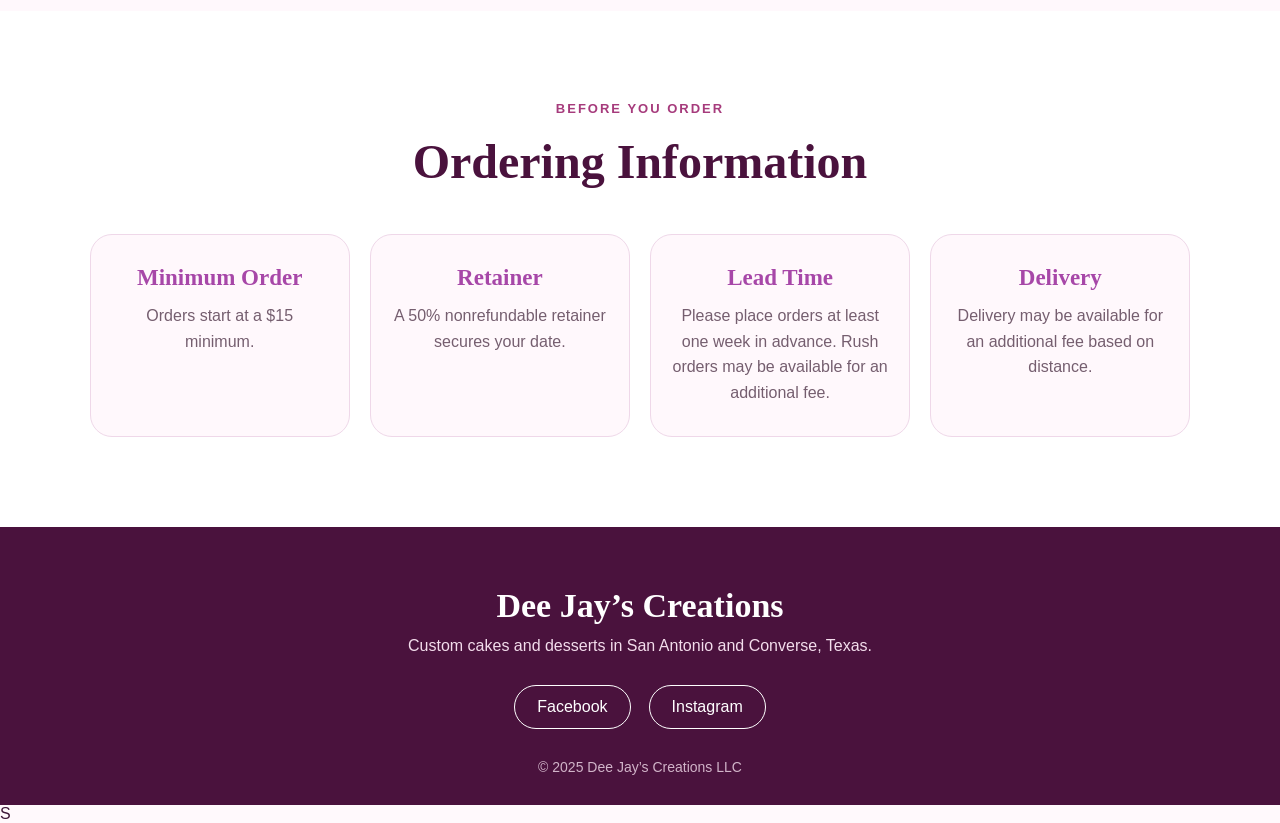
==== commit b7da42a3: "Add files via upload" ====
--- a/index.html
+++ b/index.html
@@ -142,6 +142,7 @@
      <img src="images/chapter-18-floral-cake.jpeg" alt="Chapter 18 floral cake">
      <img src="images/circus-birthday-cake.jpeg" alt="Circus birthday cake">
      <img src="images/happy-camper-cake.jpeg" alt="Happy camper birthday cake">
+     <img src="images/dessert-cups.jpeg" alt="Custom dessert cups">
 
     </div>
 </section>
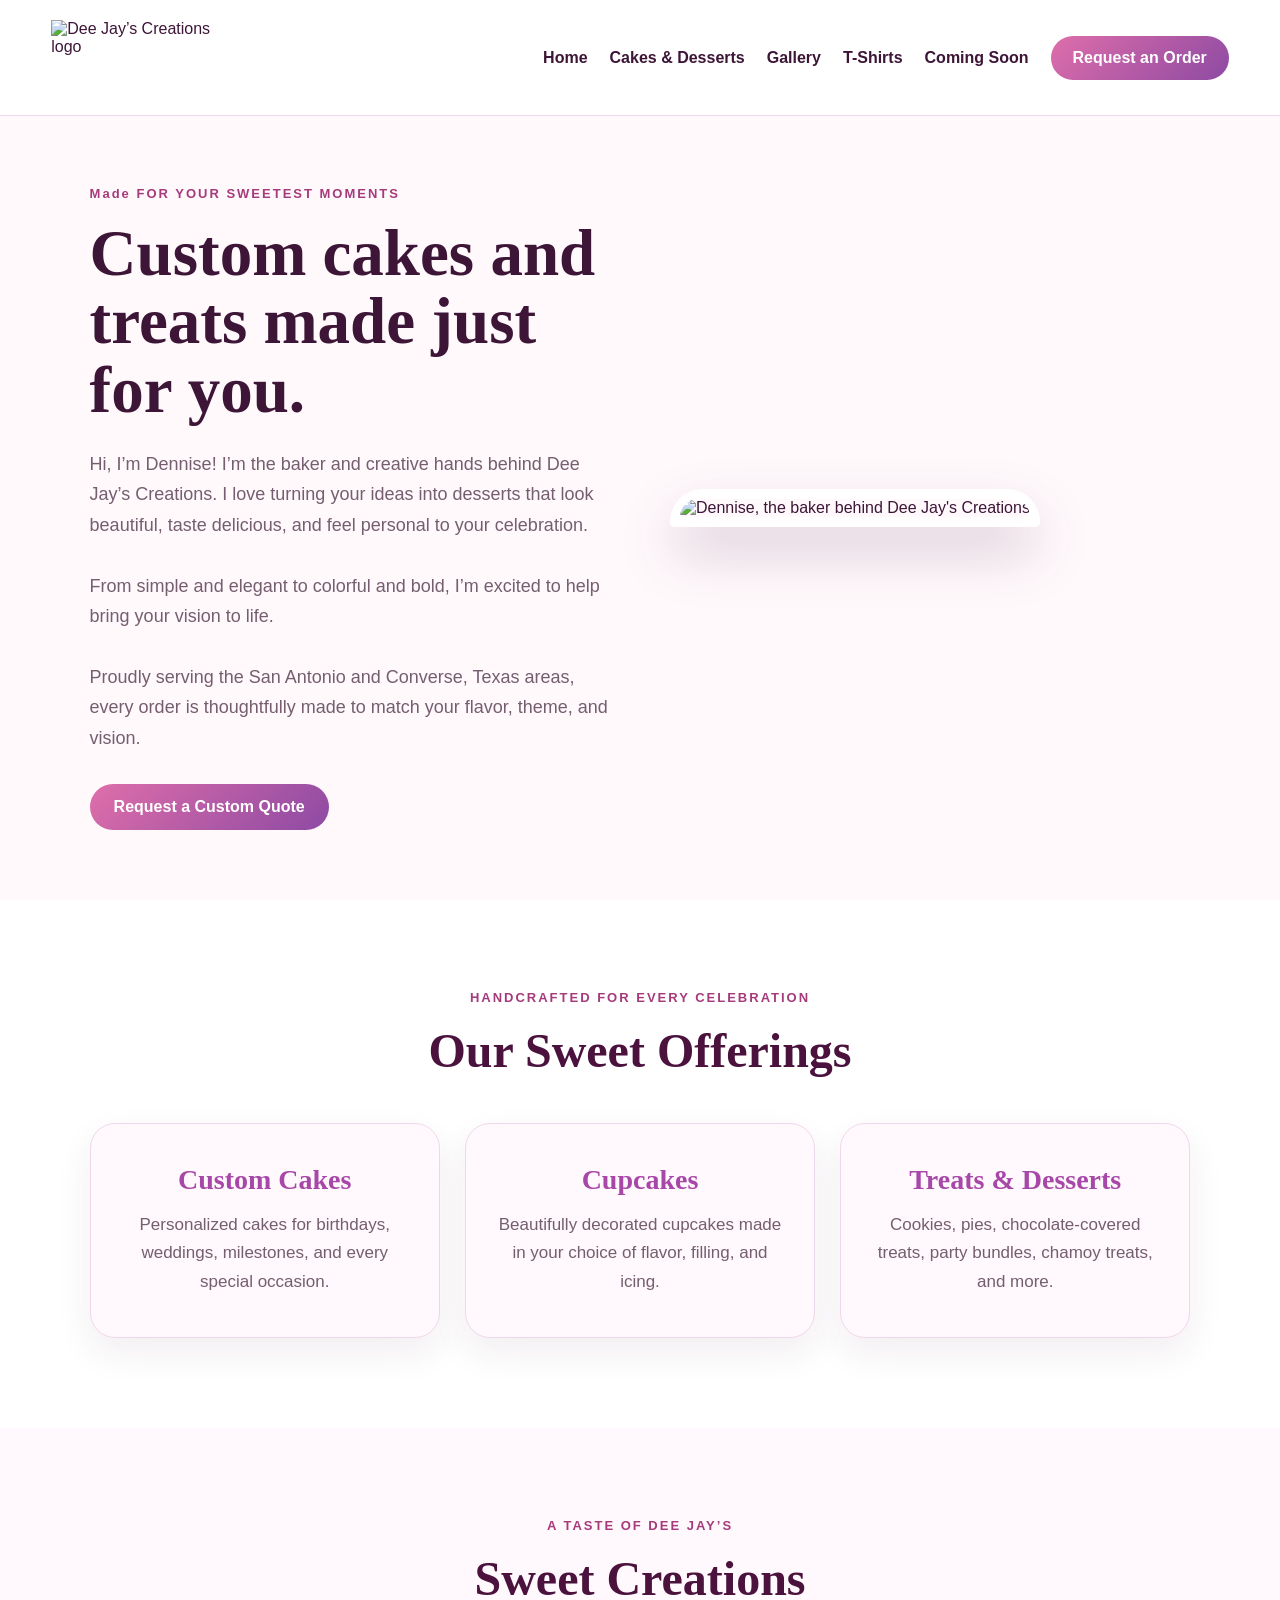
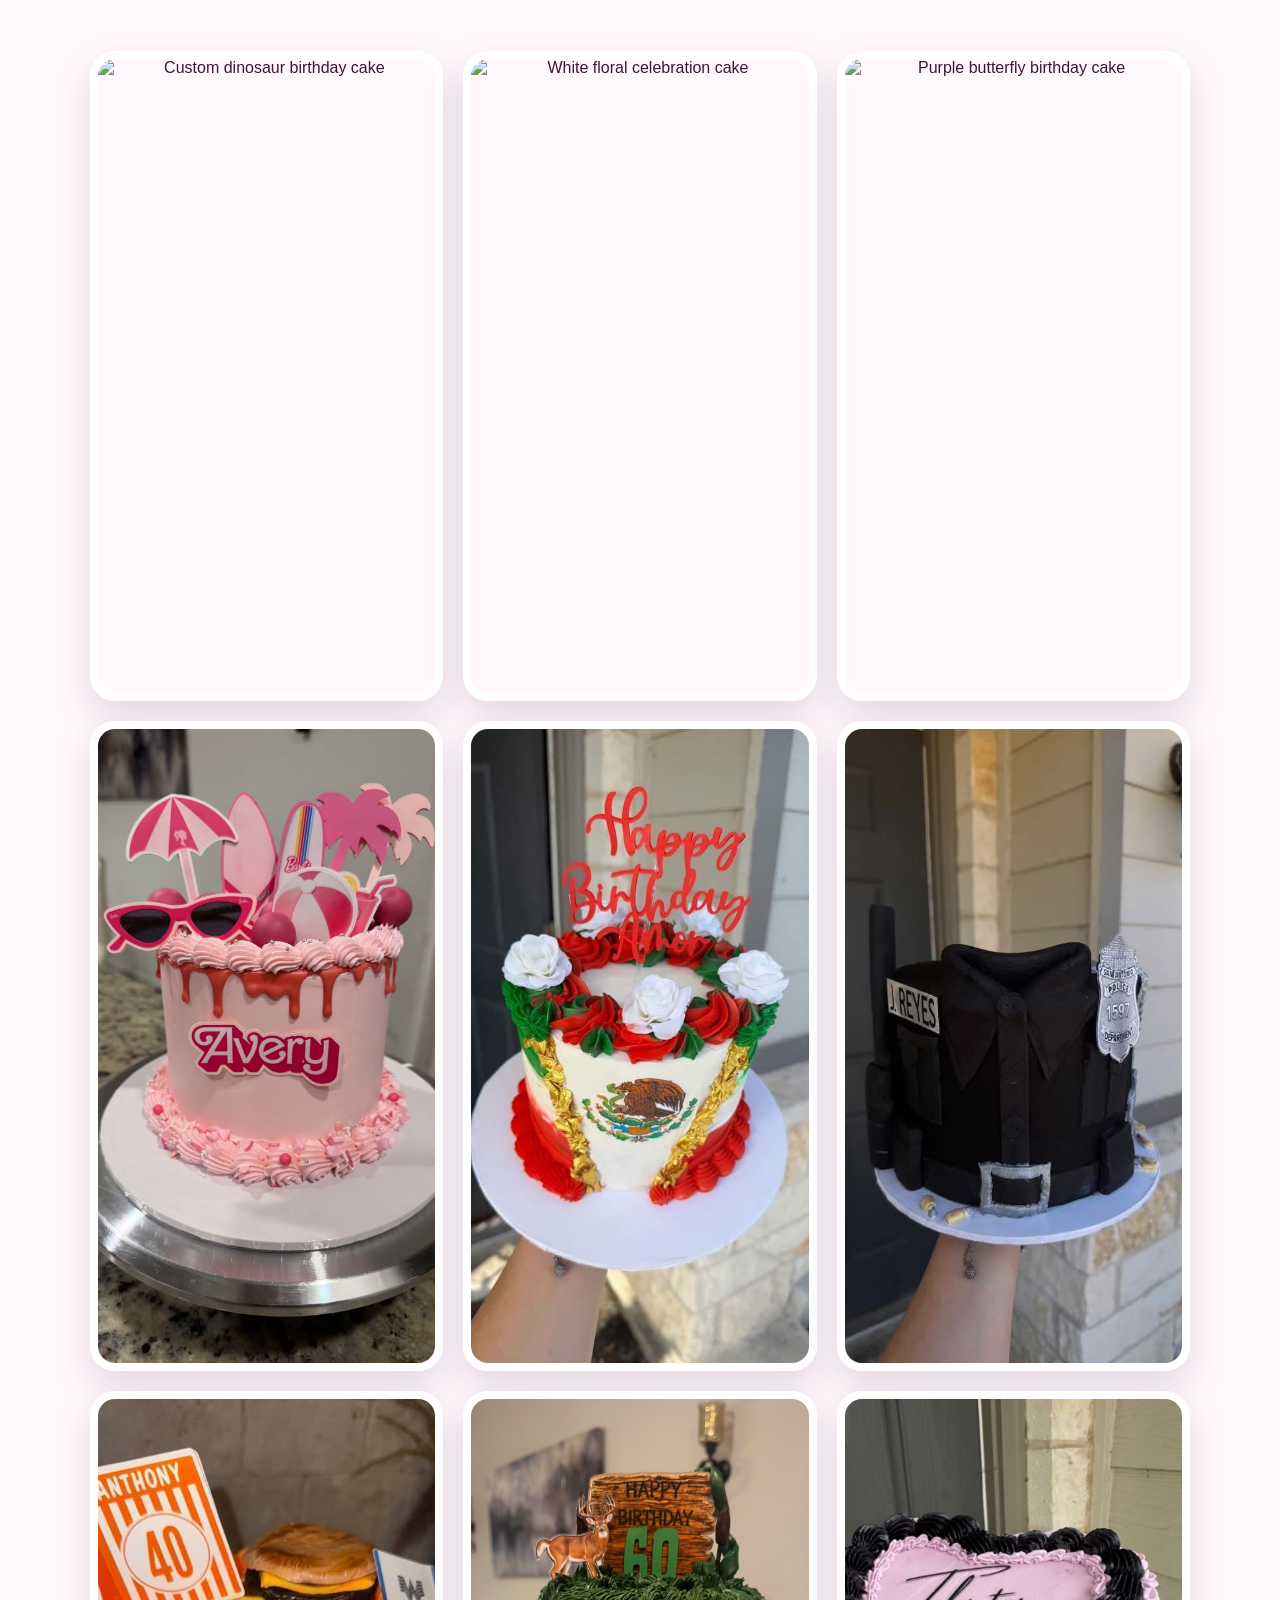
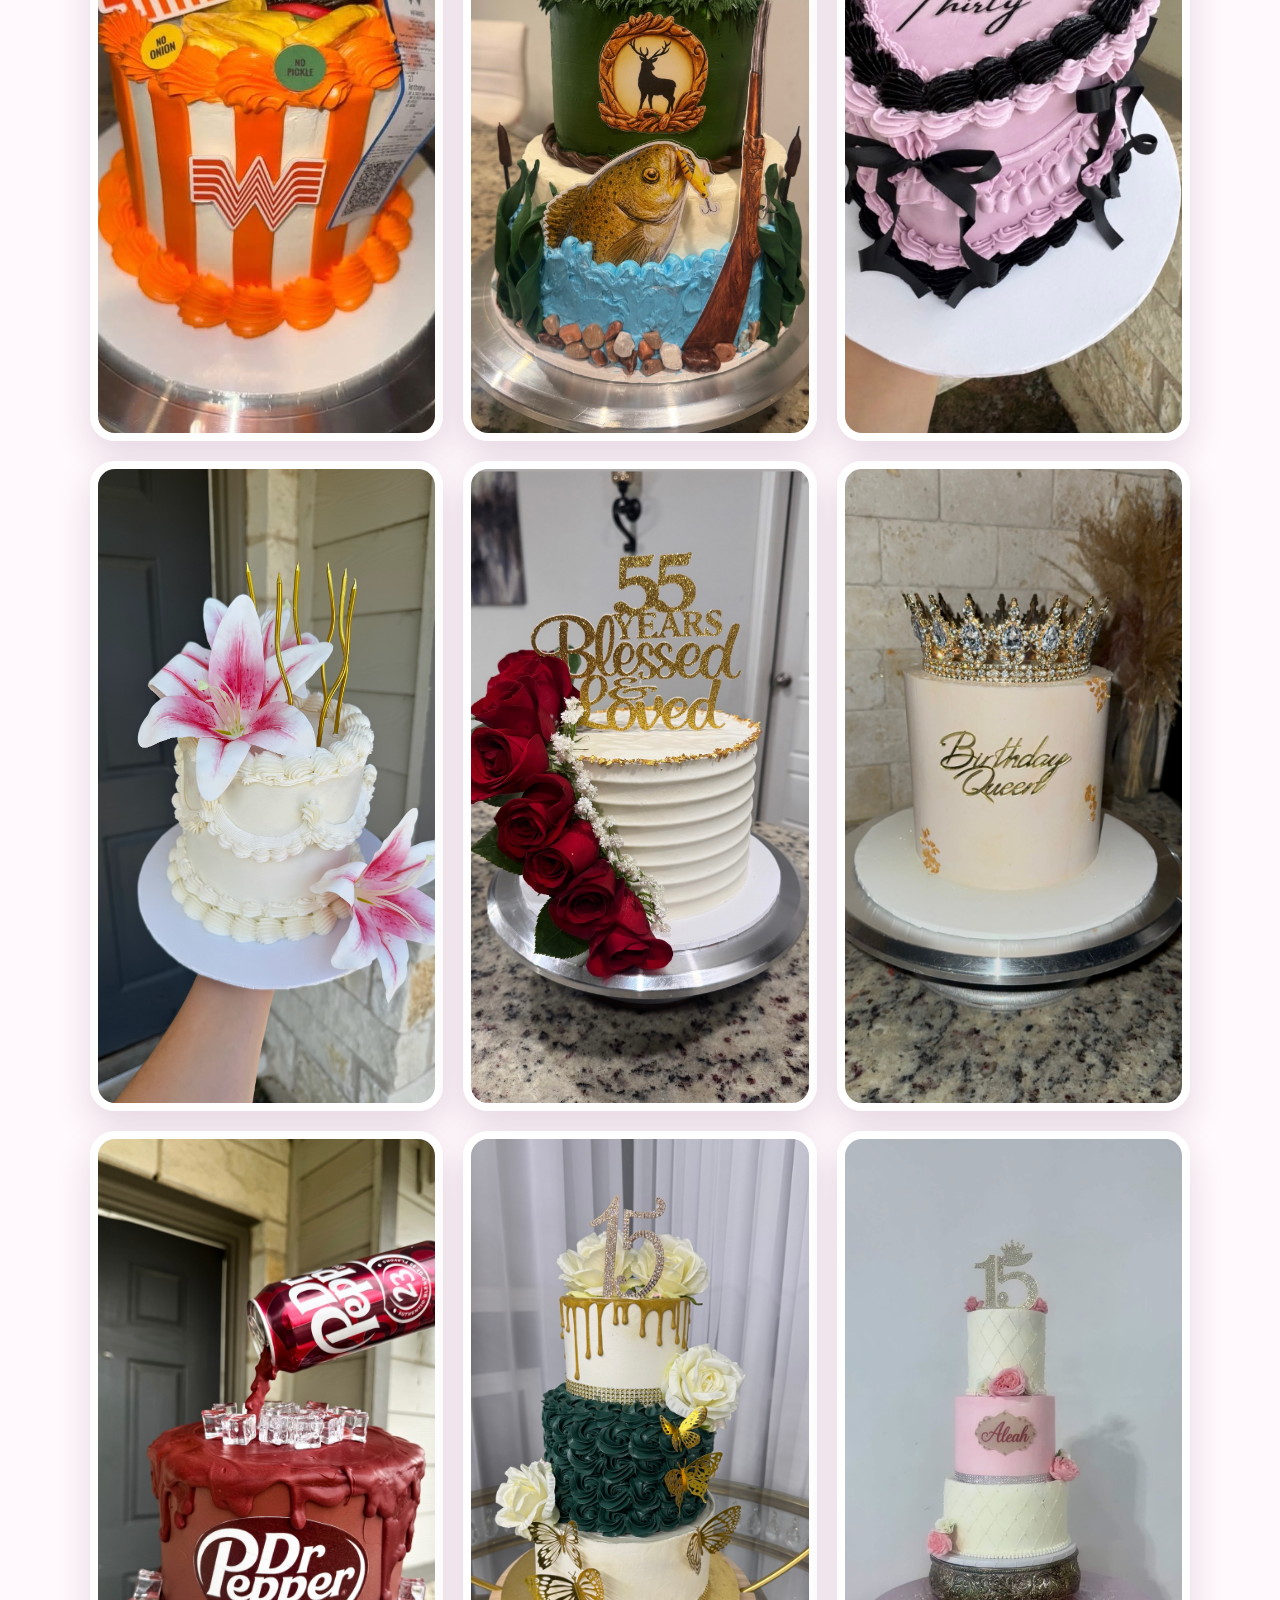
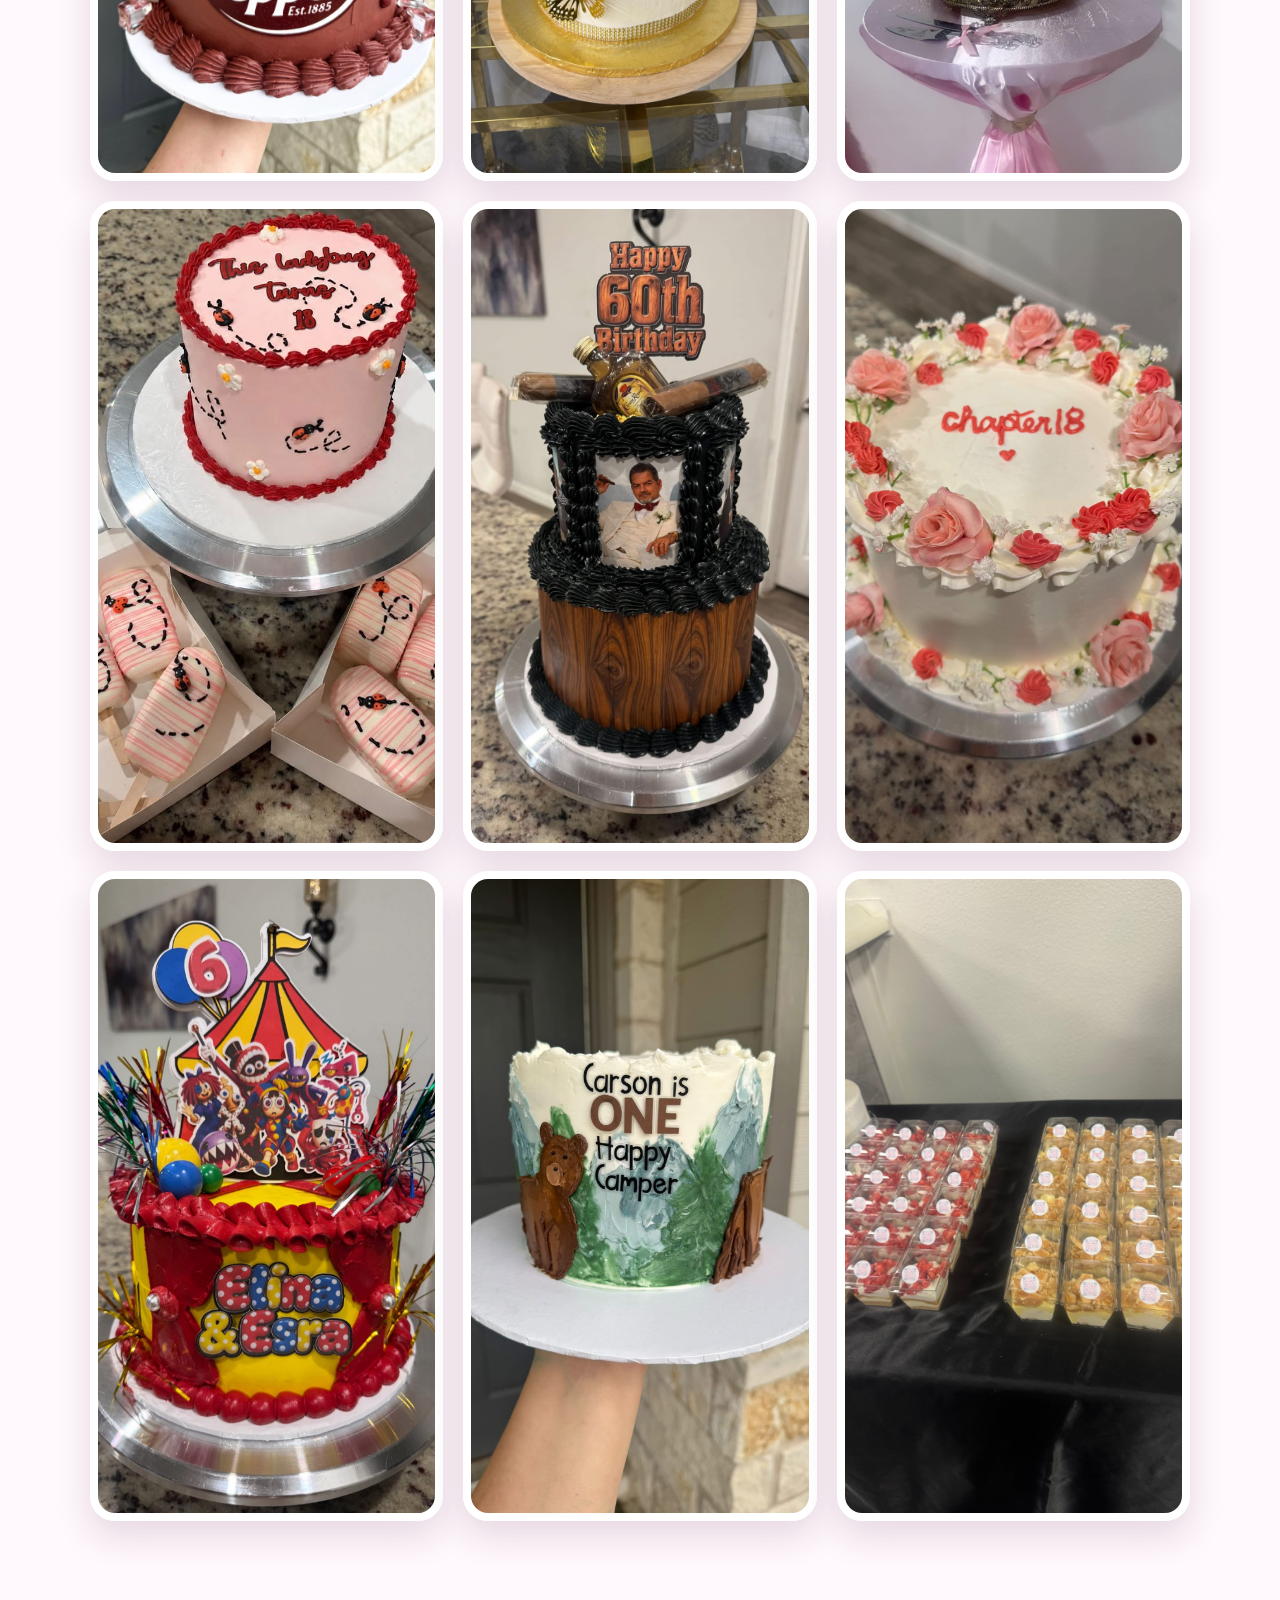
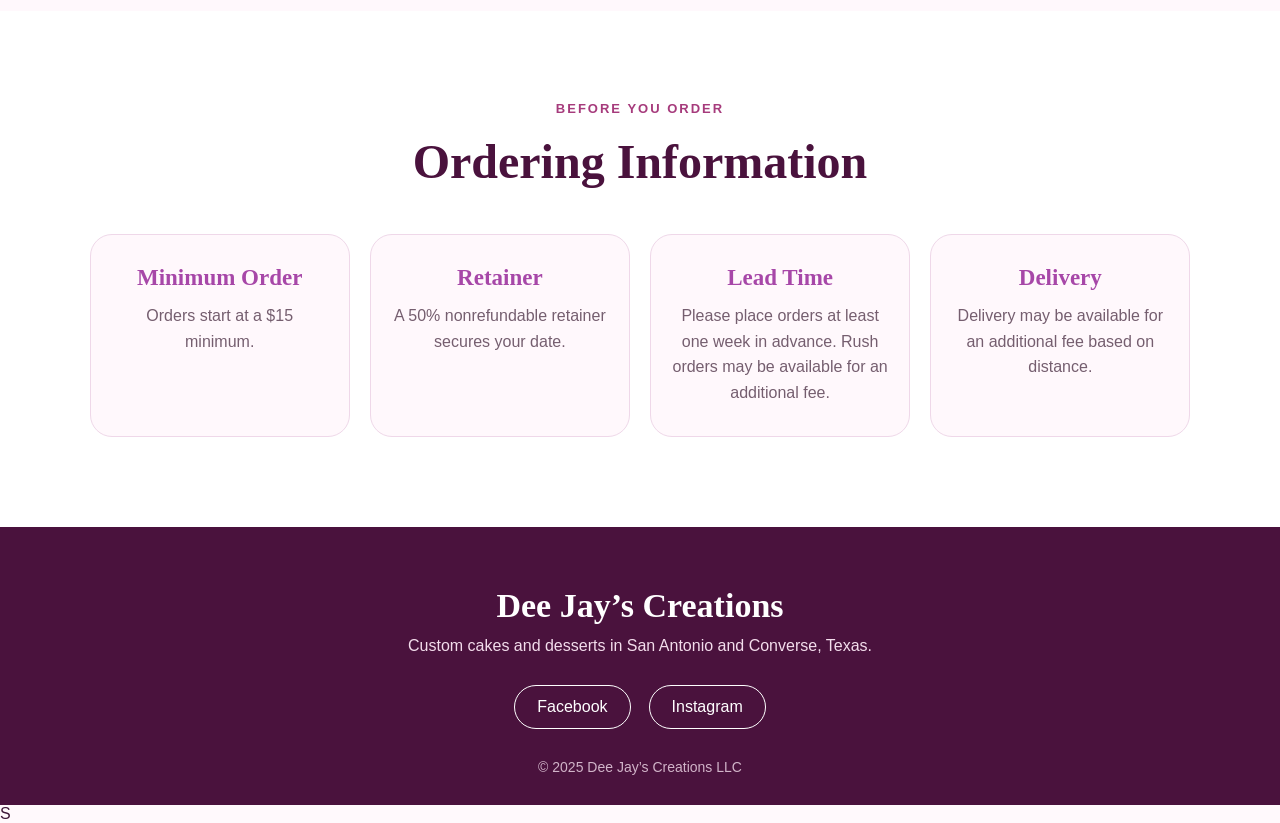
==== commit 3a9f95e0: "Add files via upload" ====
--- a/index.html
+++ b/index.html
@@ -17,10 +17,7 @@
 
     <header>
         <div class="logo">
-              <img
-                    src="images/original-logo.jpeg"
-                    alt="Dee Jay’s Creations logo"
-                >
+            <img src="images/new-logo.jpeg" alt="Dee Jay’s Creations logo">
         </div>
 
         <nav>
@@ -61,7 +58,7 @@
 
         <div class="hero-image">
 
-           <img src="images/deejay.png" alt="Dennise, the baker behind Dee Jay's Creations" class="hero-cake">
+           <img src="images/dennise-baker.jpeg" alt="Dennise, the baker behind Dee Jay's Creations" class="hero-cake">
 
         </div>
     </section>
@@ -93,29 +90,19 @@
     <h2>Sweet Creations</h2>
 
     <div class="gallery-grid">
-      <img
-      src="images/heart-cake.jpeg"
-      alt="Heart-shaped cake with pink flowers and gold details"
-      >
-      
-      <img
-      src="images/monster-truck-cake.jpg"
-      alt="Custom Monster Jam birthday cake"
-      >
-
-     
+
+        <img src="images/dinosaur-cake.jpeg" alt="Custom dinosaur birthday cake">
+
+     <img src="images/white-floral-cake.jpeg" alt="White floral celebration cake">
+
+     <img src="images/purple-butterfly-cake.jpeg" alt="Purple butterfly birthday cake">
+      
       
       <img
       src="images/pink-barbie-cake.jpg"
       alt="Custom pink Barbie birthday cake"
       >
       
-      <img
-      src="images/winnie-cake.jpg"
-      alt="Custom Winnie the Pooh two-tier cake"
-      
-      >
-
       <img src="images/mexican-birthday-cake.jpeg" alt="Mexican themed birthday cake">
       
       <img src="images/police-uniform-cake.jpeg" alt="Police uniform themed cake">
@@ -137,12 +124,20 @@
      <img src="images/quinceanera-butterfly-cake.jpeg" alt="Quinceañera cake with gold butterflies">
 
      <img src="images/pink-quinceanera-cake.jpeg" alt="Pink quinceañera cake">
+
      <img src="images/ladybug-cake-treats.jpeg" alt="Ladybug cake and treats">
+
      <img src="images/60th-birthday-cake.jpeg" alt="60th birthday cake">
+
      <img src="images/chapter-18-floral-cake.jpeg" alt="Chapter 18 floral cake">
+
      <img src="images/circus-birthday-cake.jpeg" alt="Circus birthday cake">
+
      <img src="images/happy-camper-cake.jpeg" alt="Happy camper birthday cake">
+
      <img src="images/dessert-cups.jpeg" alt="Custom dessert cups">
+
+     
 
     </div>
 </section>
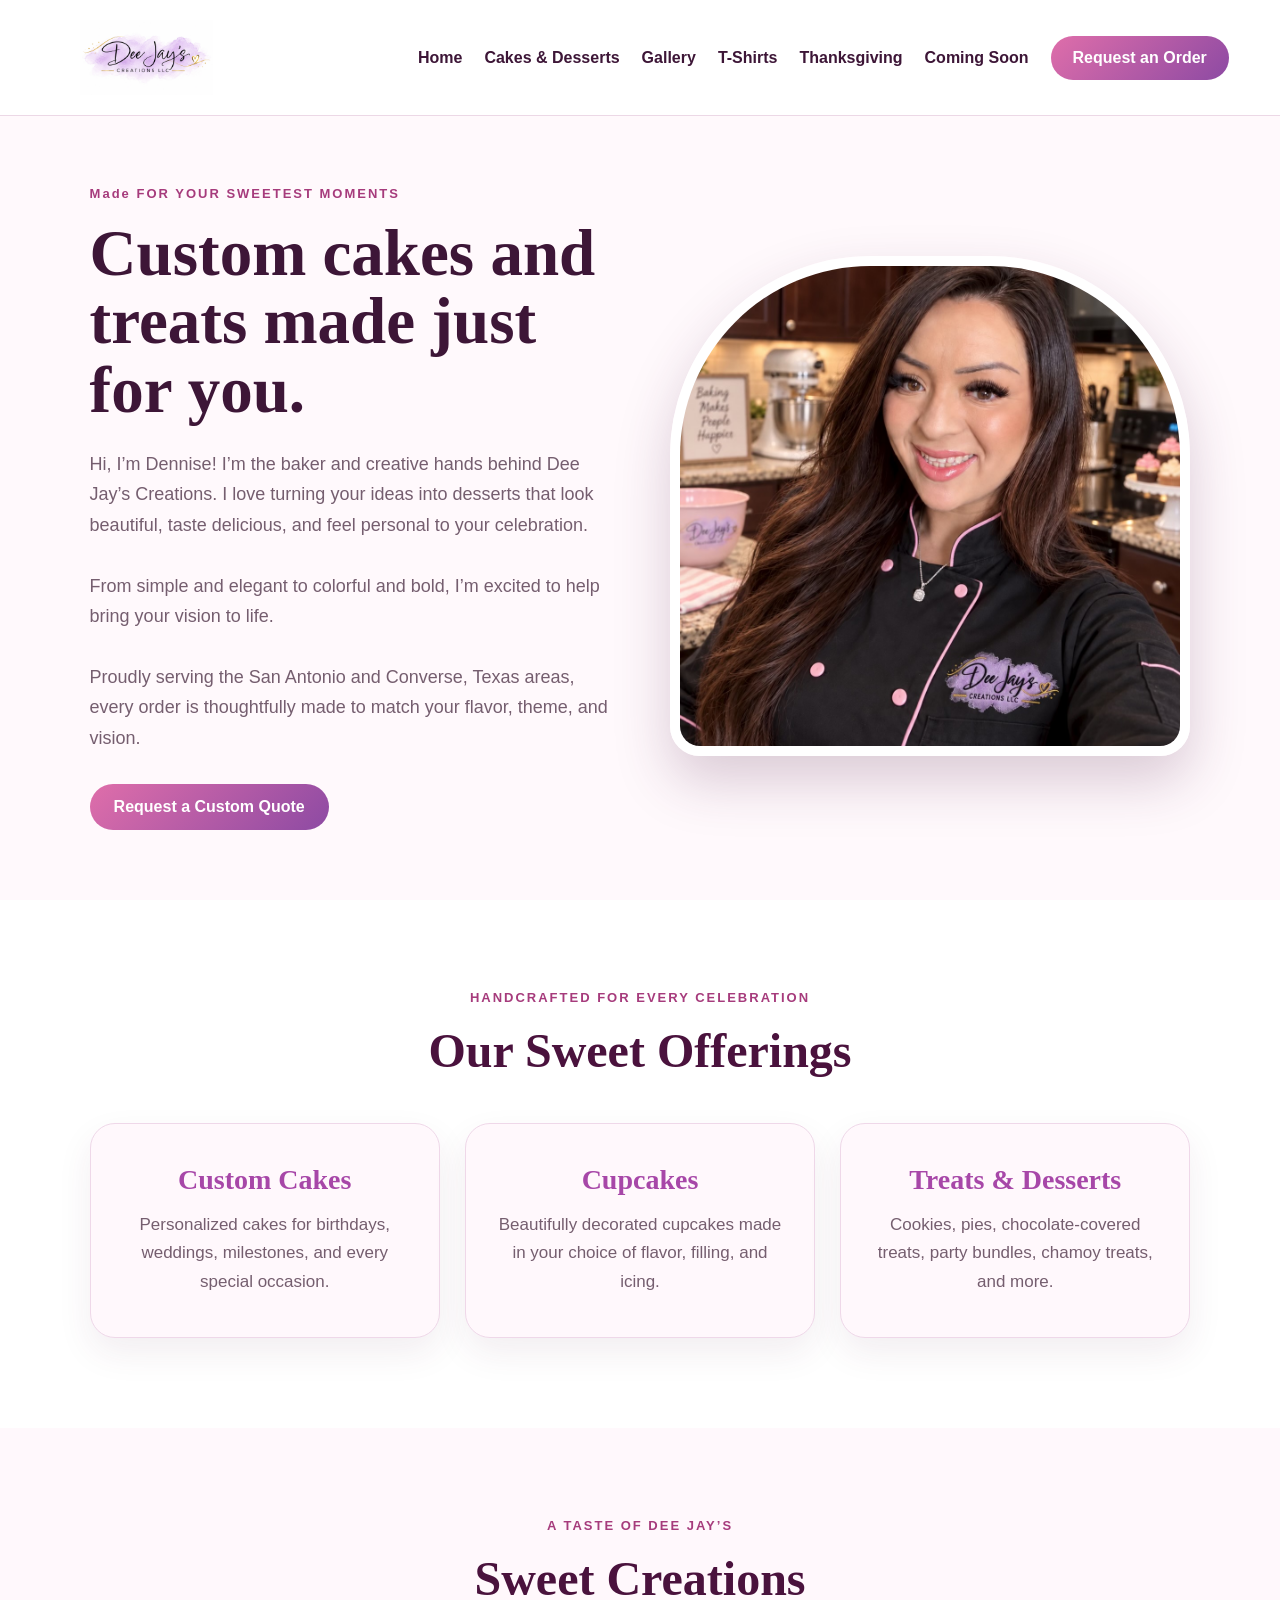
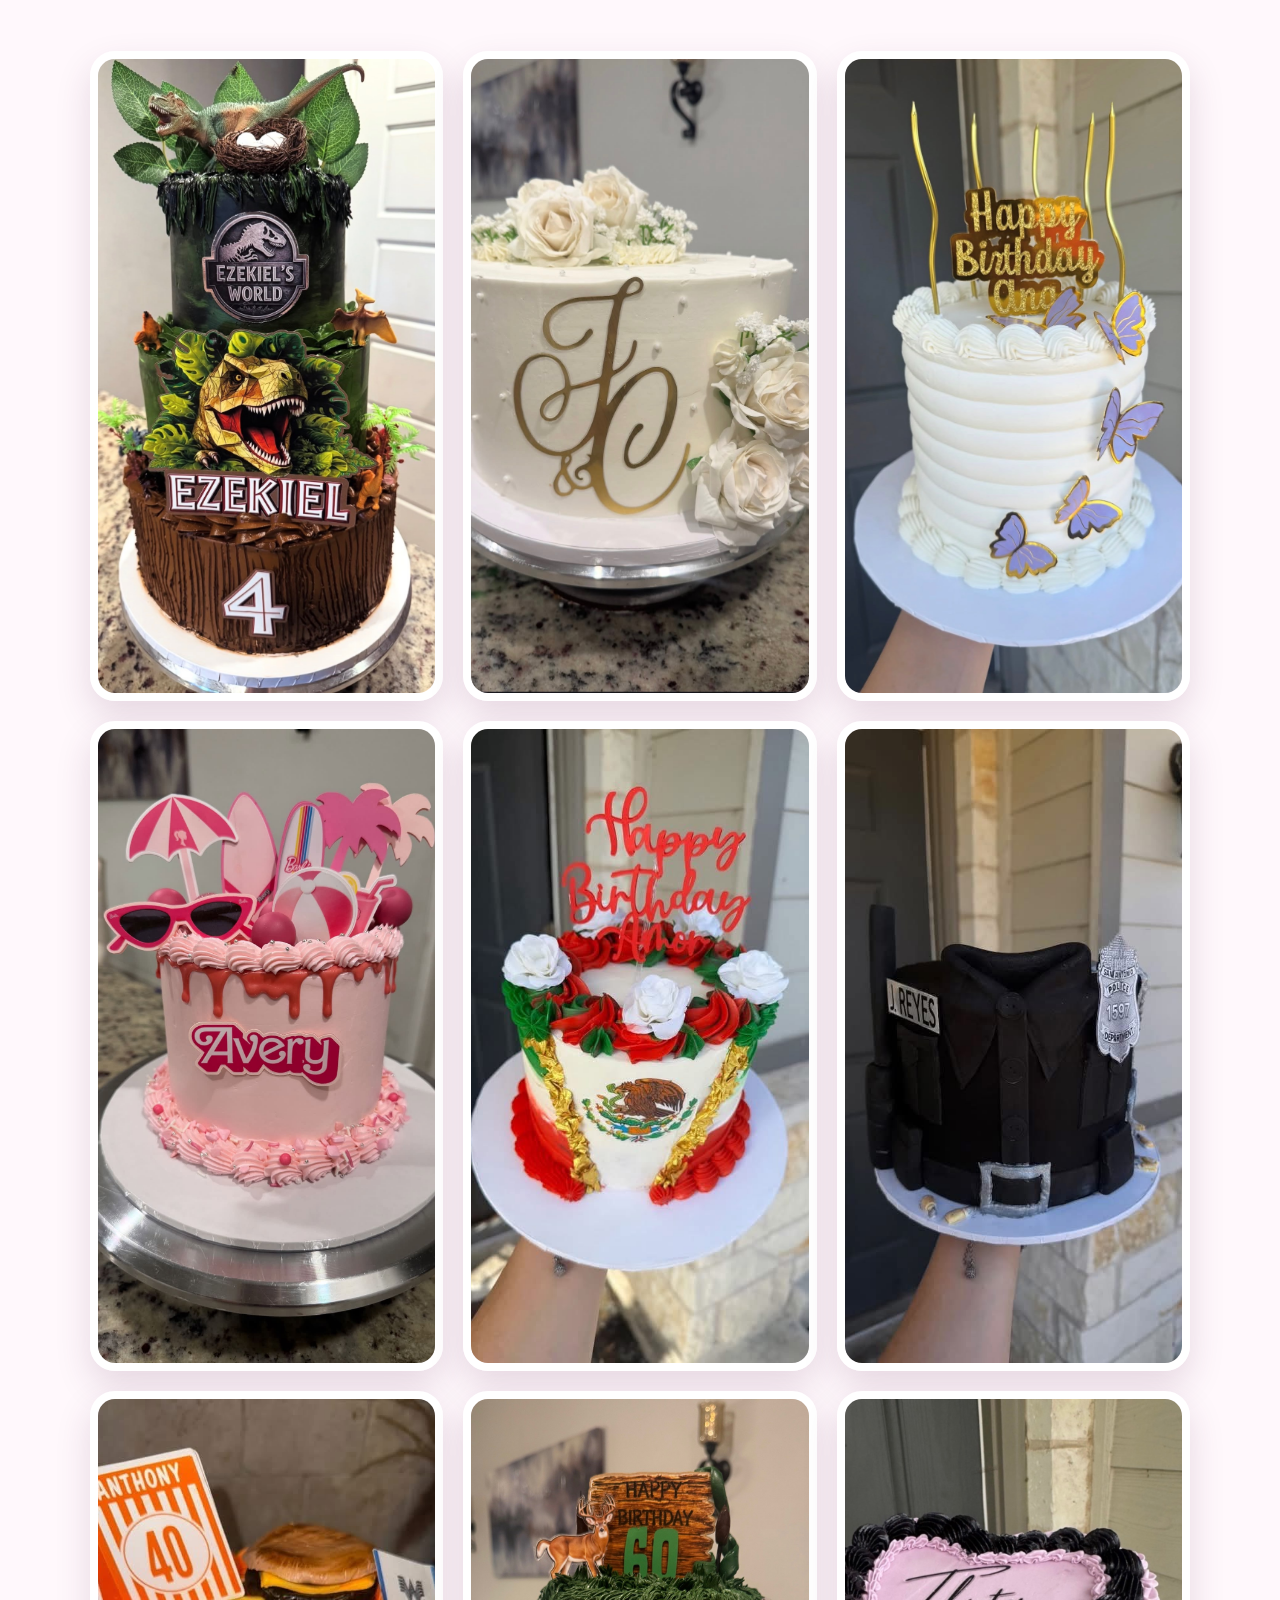
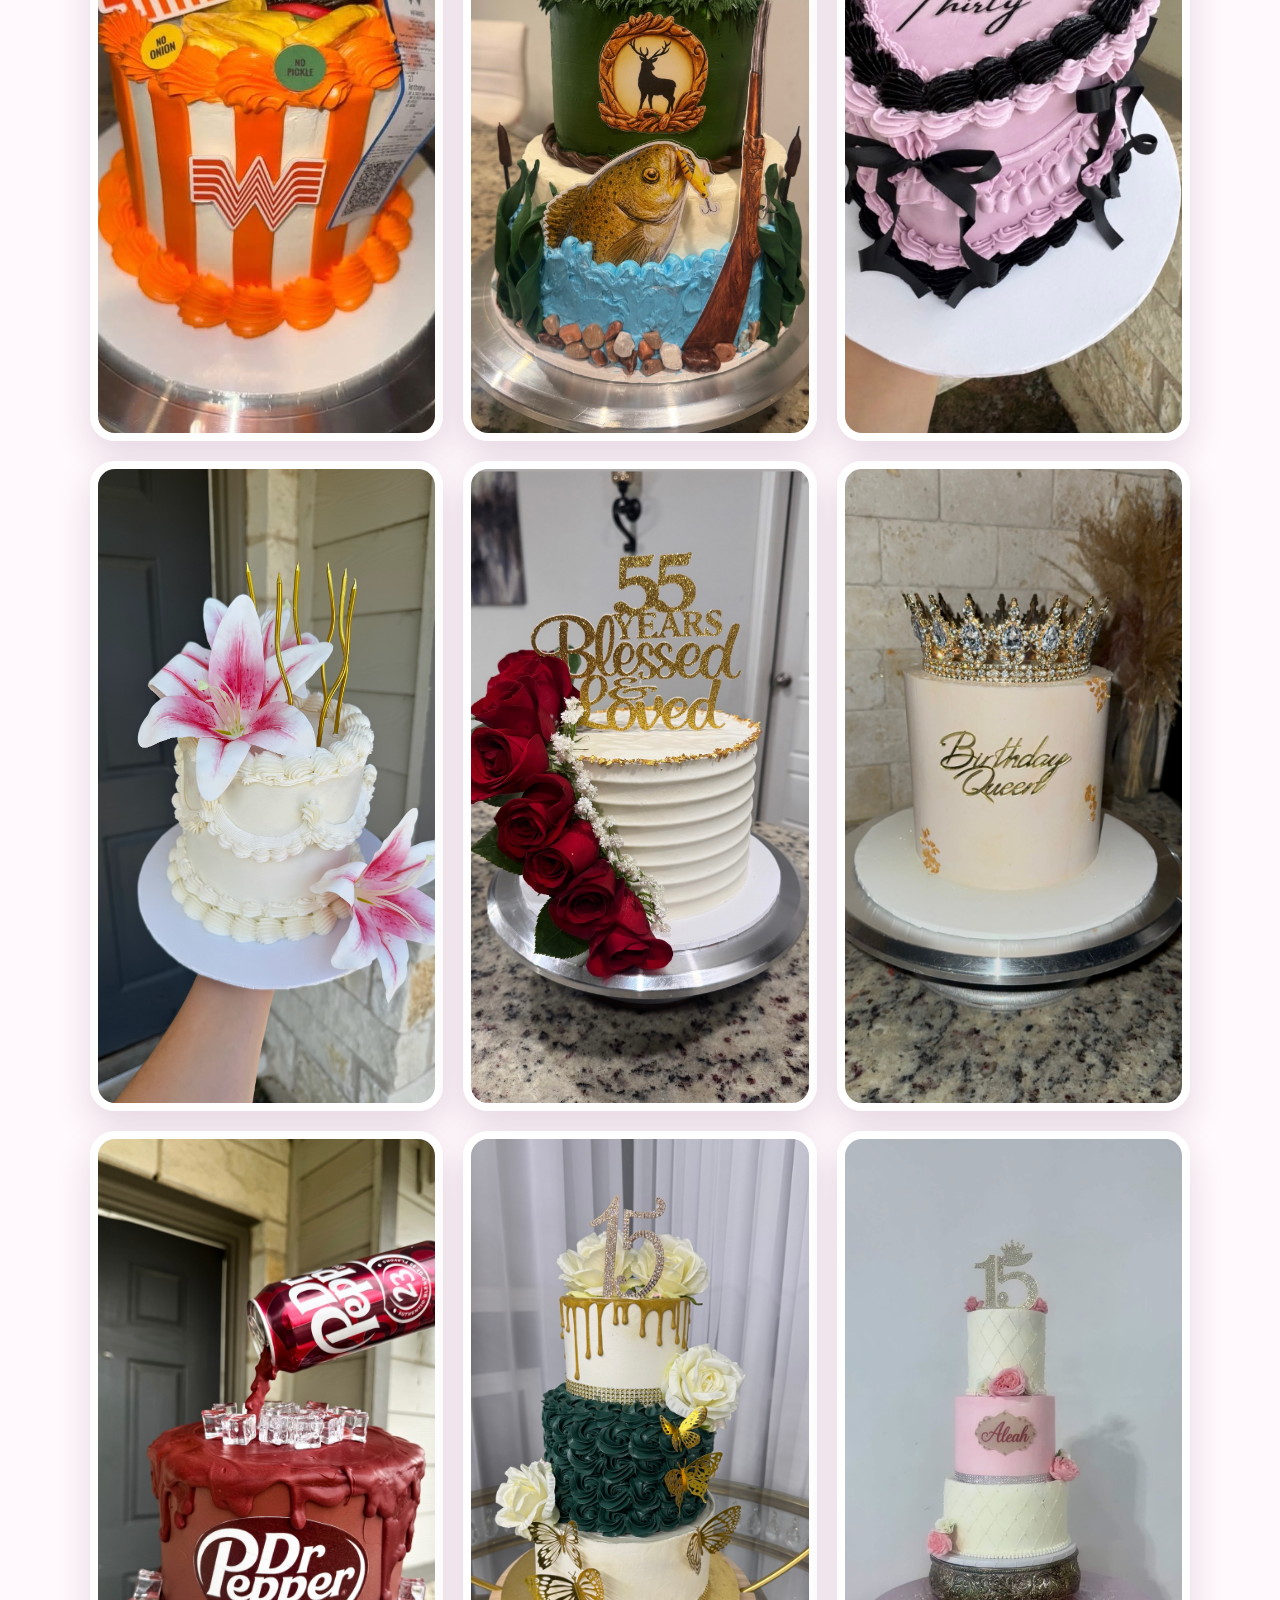
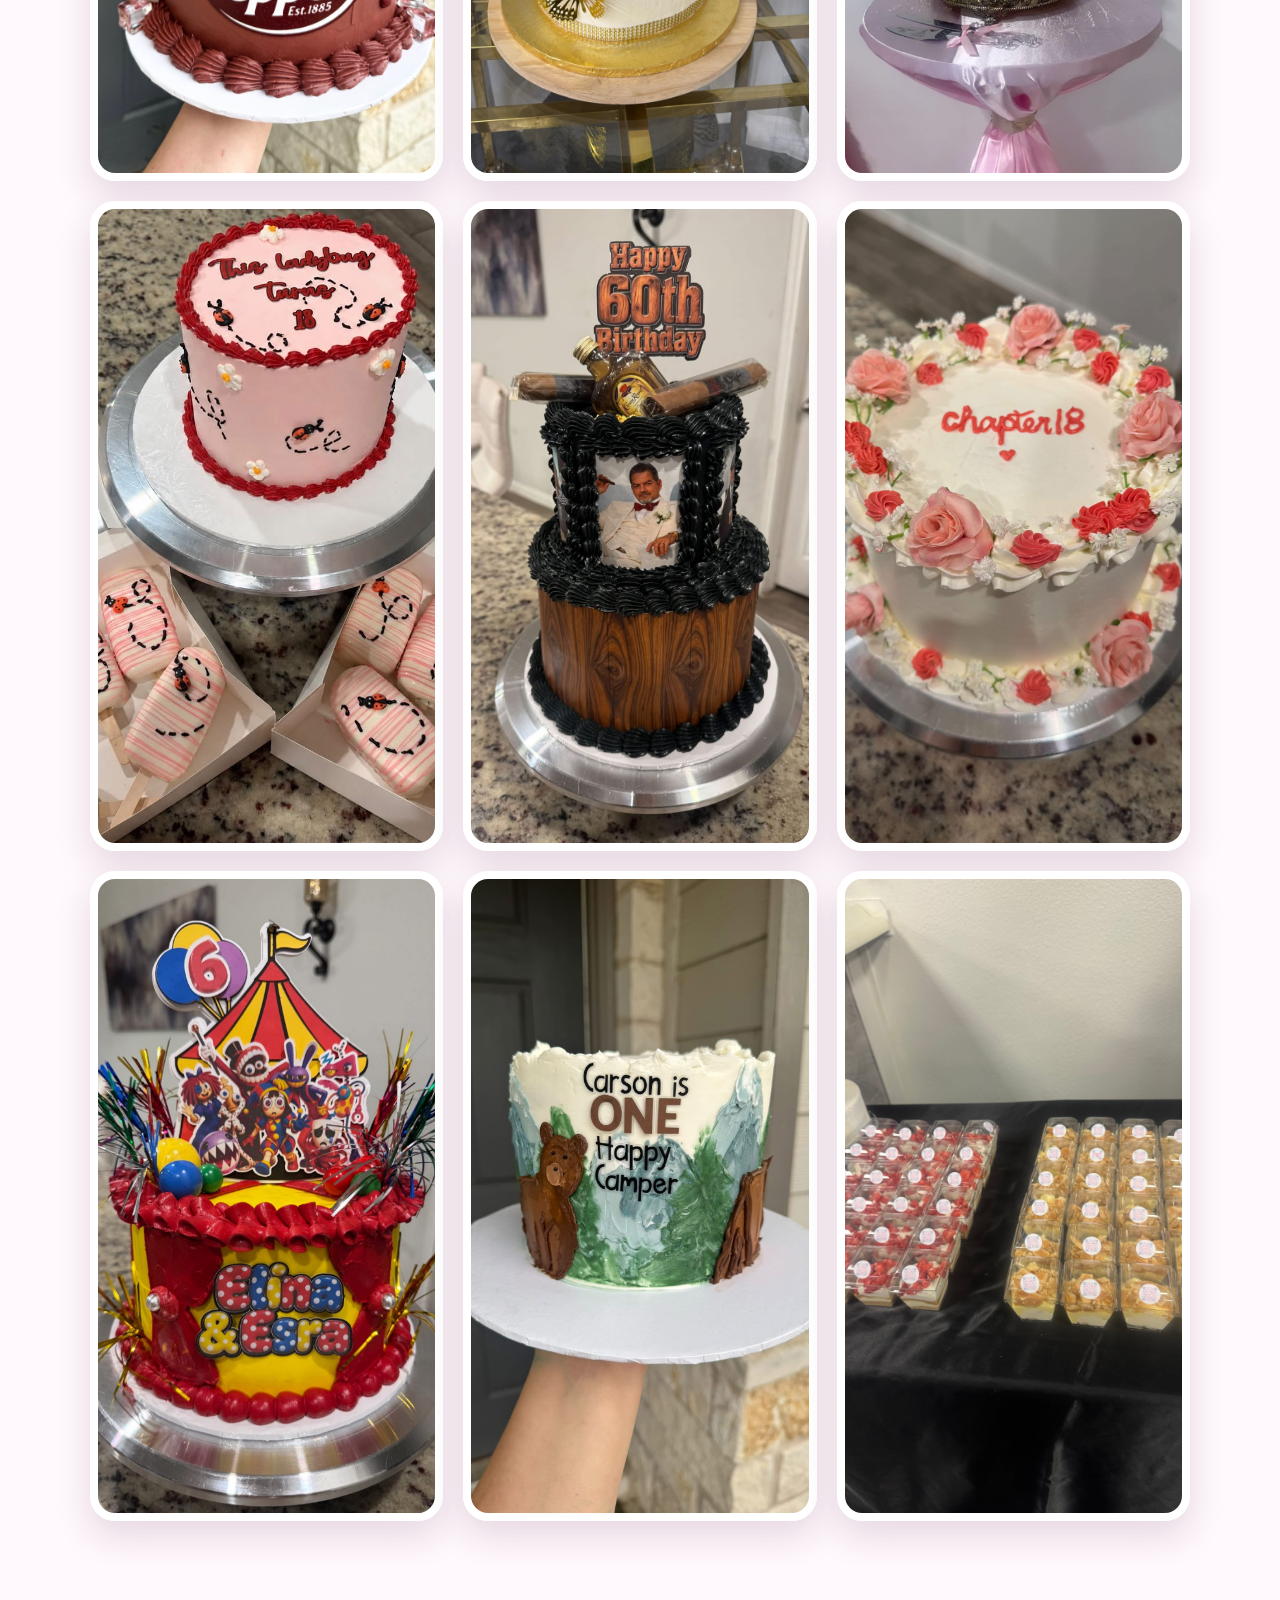
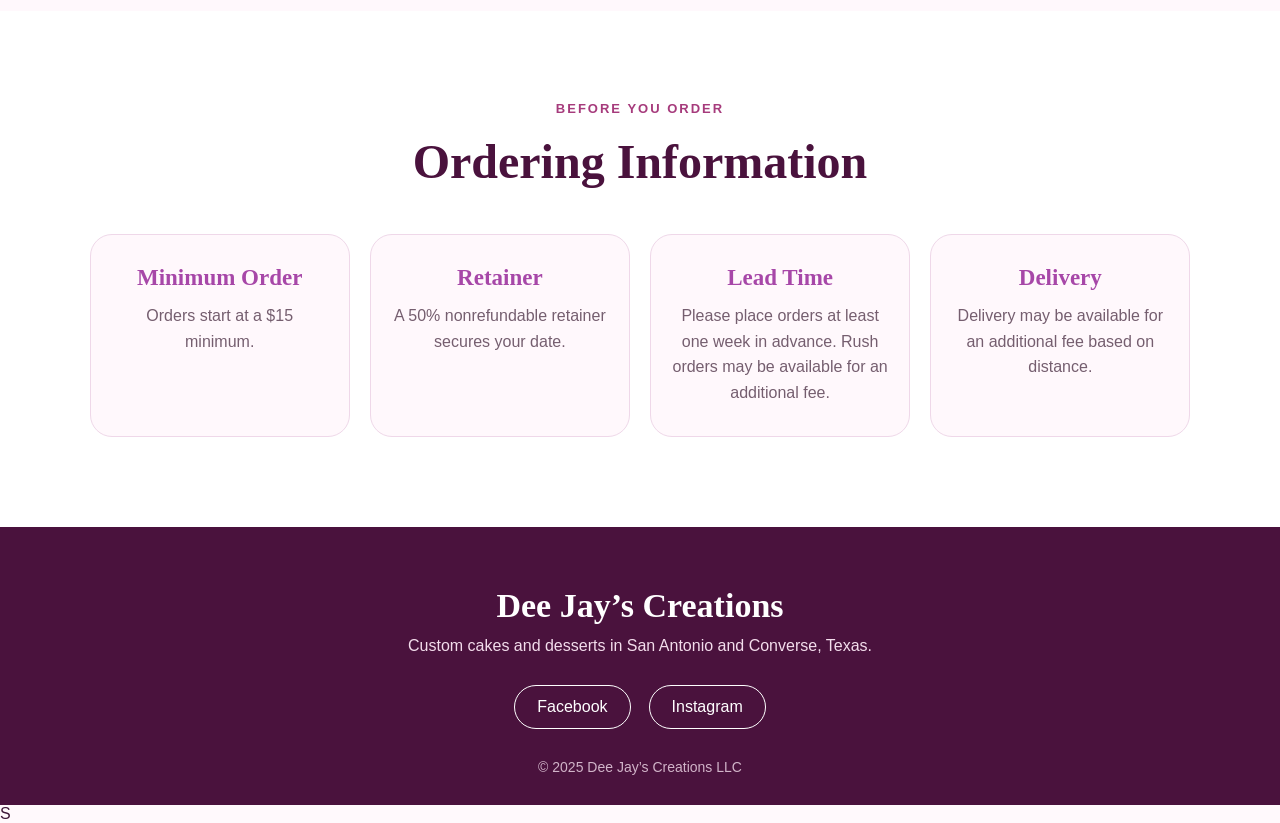
==== commit 8b5797fe: "Add files via upload" ====
--- a/index.html
+++ b/index.html
@@ -25,6 +25,7 @@
             <a href="#offerings">Cakes & Desserts</a>
             <a href="#gallery">Gallery</a>
             <a href="tshirts.html">T-Shirts</a>
+            <a href="thanksgiving.html">Thanksgiving</a>
             <a href="coming-soon.html">Coming Soon</a>
             <a href="https://docs.google.com/forms/d/e/1FAIpQLSfH60kIbbTsw7hIAgRUOsk1c3XDOqiqjuhHbCXHUVnriVReSQ/viewform" target="_blank" rel="noopener noreferrer" class="nav-button">Request an Order</a>
         </nav>
--- a/style.css
+++ b/style.css
@@ -735,4 +735,147 @@
 .gallery-grid img:first-child {
     grid-row: auto;
     height: 650px;
+}
+
+/* THANKSGIVING PAGE */
+
+/* THANKSGIVING PAGE */
+
+.thanksgiving-page {
+    background: linear-gradient(135deg, #fff9fc, #f1e2f7);
+    color: #3d1637;
+}
+
+.thanksgiving-intro {
+    max-width: 900px;
+    margin: auto;
+    padding: 70px 20px 45px;
+    text-align: center;
+}
+
+.thanksgiving-intro h1 {
+    margin: 10px 0 20px;
+    color: #4a123d;
+    font-family: Georgia, serif;
+    font-size: clamp(2.5rem, 7vw, 5rem);
+}
+
+.thanksgiving-intro p:not(.small-title) {
+    max-width: 720px;
+    margin: 0 auto 30px;
+    color: #755e6f;
+    font-size: 1.15rem;
+    line-height: 1.7;
+}
+
+.thanksgiving-menu-section {
+    padding: 35px 20px 70px;
+    text-align: center;
+}
+
+.thanksgiving-menu-section h2,
+.thanksgiving-gallery h2,
+.thanksgiving-order h2 {
+    margin-bottom: 30px;
+    color: #4a123d;
+    font-family: Georgia, serif;
+    font-size: clamp(2rem, 5vw, 3.25rem);
+}
+
+.thanksgiving-menu-image {
+    display: block;
+    width: 100%;
+    max-width: 850px;
+    height: auto;
+    margin: 0 auto;
+    border: 8px solid white;
+    border-radius: 25px;
+    box-shadow: 0 15px 35px rgba(88, 35, 77, 0.15);
+}
+
+.thanksgiving-gallery {
+    padding: 70px 5%;
+    background: #fff8fc;
+    text-align: center;
+}
+
+.thanksgiving-gallery-grid {
+    display: grid;
+    grid-template-columns: repeat(3, 1fr);
+    gap: 28px;
+    max-width: 1250px;
+    margin: 35px auto 0;
+}
+
+.thanksgiving-gallery-grid figure {
+    margin: 0;
+    overflow: hidden;
+    border: 1px solid #efd8e9;
+    border-radius: 25px;
+    background: white;
+    box-shadow: 0 15px 35px rgba(88, 35, 77, 0.12);
+}
+
+.thanksgiving-gallery-grid img {
+    display: block;
+    width: 100%;
+    height: 390px;
+    object-fit: cover;
+}
+
+.thanksgiving-gallery-grid figcaption {
+    padding: 16px 12px;
+    color: #a747a8;
+    font-family: Georgia, serif;
+    font-size: 1.1rem;
+    font-weight: bold;
+}
+
+.thanksgiving-order {
+    padding: 70px 20px 85px;
+    background: linear-gradient(135deg, #f8e8f4, #eee2f8);
+    text-align: center;
+}
+
+.thanksgiving-order p {
+    max-width: 650px;
+    margin: 0 auto 30px;
+    color: #755e6f;
+    font-size: 1.1rem;
+    line-height: 1.7;
+}
+
+@media (max-width: 900px) {
+    .thanksgiving-gallery-grid {
+        grid-template-columns: repeat(2, 1fr);
+    }
+
+    .thanksgiving-gallery-grid img {
+        height: 350px;
+    }
+}
+
+@media (max-width: 600px) {
+    .thanksgiving-intro {
+        padding-top: 45px;
+    }
+
+    .thanksgiving-menu-section {
+        padding-right: 12px;
+        padding-left: 12px;
+    }
+
+    .thanksgiving-menu-image {
+        border-width: 4px;
+        border-radius: 15px;
+    }
+
+    .thanksgiving-gallery-grid {
+        grid-template-columns: 1fr;
+        gap: 22px;
+    }
+
+    .thanksgiving-gallery-grid img {
+        height: 410px;
+    }
 }
